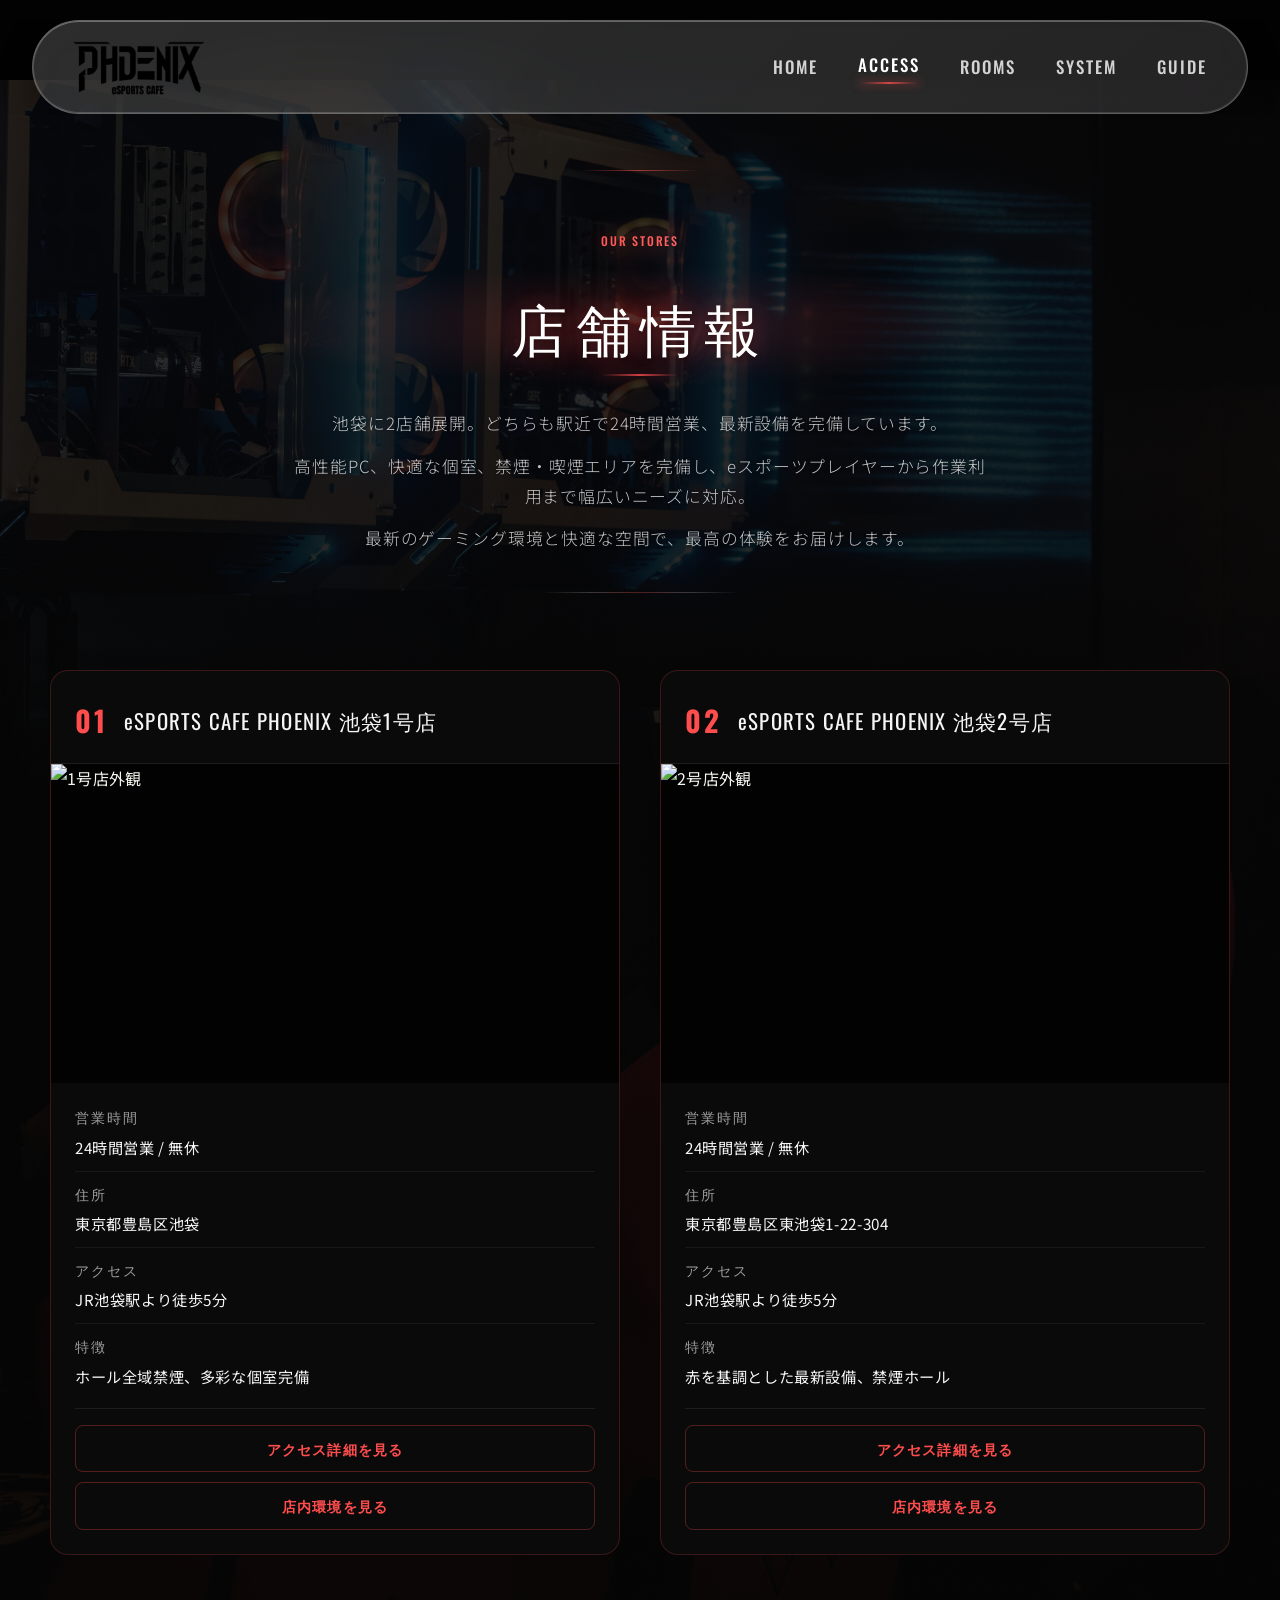
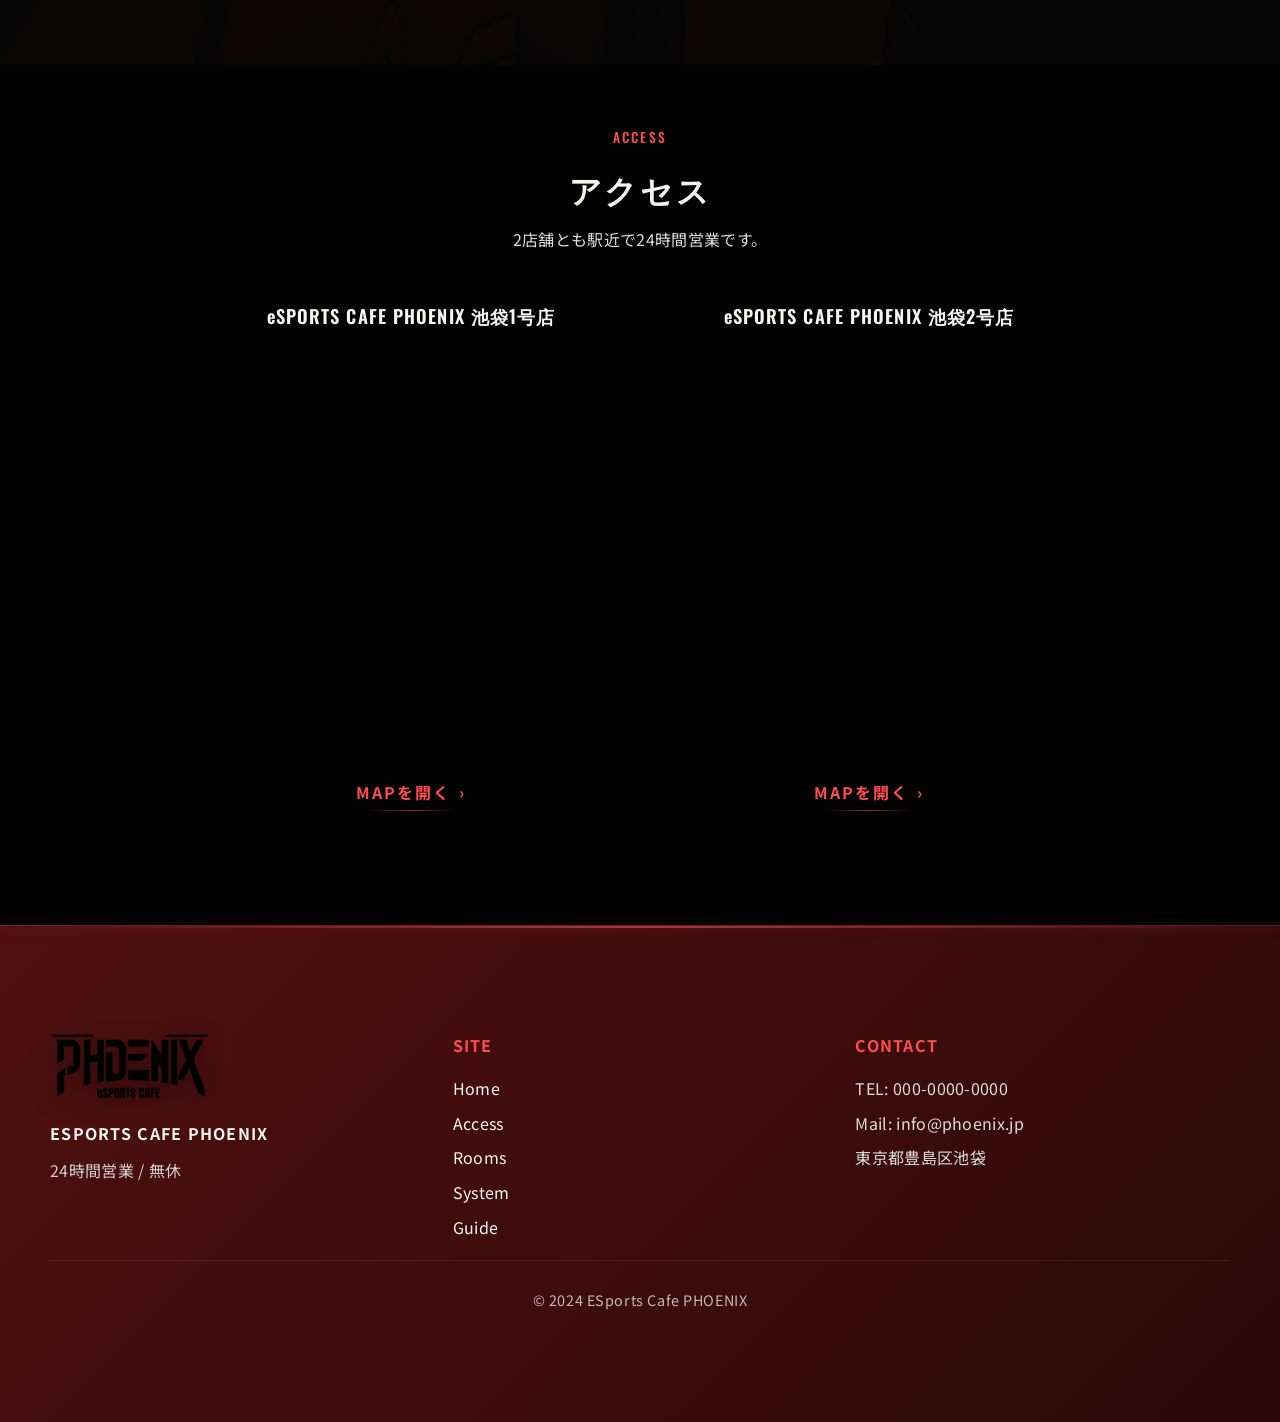
==== access.html @ 1e3d2c31 "Refactor: Implement new floating HUD header and mobile menu, replace Clash Display font with Oswald," ====
<!DOCTYPE html>
<!-- 
  PHOENIX eSPORTS CAFE アクセス情報ページ
  展示两个店铺的详细信息和特色
-->
<html lang="ja">
  <head>
    <!-- 字符编码设置 -->
    <meta charset="UTF-8" />

    <!-- 响应式视口设置，确保移动端正确显示 -->
    <meta name="viewport" content="width=device-width, initial-scale=1.0" />

    <!-- 页面标题 -->
    <title>アクセス - eSports_cafe_PHOENIX</title>

    <!-- Google Fonts 预连接，优化字体加载性能 -->
    <link rel="preconnect" href="https://fonts.googleapis.com" />
    <link rel="preconnect" href="https://fonts.gstatic.com" crossorigin />
    <!-- 引入字体库 -->
    <!-- Oswald: 粗体显示字体，用于英文/数字/标题（替代 Clash Display，避免 CORS 问题） -->
    <link
      href="https://fonts.googleapis.com/css2?family=Oswald:wght@400;500;600;700&display=swap"
      rel="stylesheet"
    />
    <!-- Noto Sans JP: 日文正文字体 -->
    <link
      href="https://fonts.googleapis.com/css2?family=Noto+Sans+JP:wght@300;400;500;700&display=swap"
      rel="stylesheet"
    />

    <!-- Swiper 轮播图库的 CSS 文件 -->
    <!-- 用于实现店内环境图片的轮播展示效果 -->
    <link
      rel="stylesheet"
      href="https://cdn.jsdelivr.net/npm/swiper@11/swiper-bundle.min.css"
    />

    <!-- 主样式表，带版本号防止缓存 -->
    <link rel="stylesheet" href="css/style.css" />
  </head>
  <body>
    <!-- ============================================ -->
    <!-- Floating HUD Header (Desktop) + Mobile Menu -->
    <!-- ============================================ -->
    <header class="hud-header">
      <div class="hud-container">
        <a href="index.html" class="hud-logo">
          <img src="images/index/phoenixesports-logo.webp" alt="PHOENIX" />
        </a>

        <nav class="hud-nav-desktop">
          <a href="index.html" class="hud-link">HOME</a>
          <a href="access.html" class="hud-link active">ACCESS</a>
          <a href="rooms.html" class="hud-link">ROOMS</a>
          <a href="system.html" class="hud-link">SYSTEM</a>
          <a href="guide.html" class="hud-link">GUIDE</a>
        </nav>

        <button class="hud-menu-btn" aria-label="Menu">
          <span class="btn-text">MENU</span>
          <div class="btn-icon">
            <span></span>
            <span></span>
          </div>
        </button>
      </div>
    </header>

    <!-- ============================================ -->
    <!-- 主要内容区域 -->
    <!-- ============================================ -->
    <main>
      <!-- ============================================ -->
      <!-- 店铺信息区域 (Store Section) -->
      <!-- ============================================ -->
      <!-- 展示两个店铺的详细信息和特色 -->
      <section class="stores section-fade" id="stores">
        <!-- 店铺区域标题 -->
        <div class="stores-header reveal-on-scroll fade-in-up">
          <p class="eyebrow">OUR STORES</p>
          <h2>店舗情報</h2>
          <div class="lead">
            <p>
              池袋に2店舗展開。どちらも駅近で24時間営業、最新設備を完備しています。
            </p>
            <p>
              高性能PC、快適な個室、禁煙・喫煙エリアを完備し、eスポーツプレイヤーから作業利用まで幅広いニーズに対応。
            </p>
            <p>
              最新のゲーミング環境と快適な空間で、最高の体験をお届けします。
            </p>
          </div>
        </div>

        <!-- 店铺卡片容器 -->
        <div class="stores-grid">
          <!-- 1号店卡片 -->
          <article class="store-card reveal-on-scroll">
            <div class="store-card-header">
              <span class="store-number">01</span>
              <h3>eSPORTS CAFE PHOENIX 池袋1号店</h3>
            </div>
            <div class="store-card-image">
              <img
                src="images/store/图片_20241024214913.webp"
                alt="1号店外観"
                loading="lazy"
              />
            </div>
            <div class="store-card-content">
              <div class="store-info">
                <div class="store-info-item">
                  <span class="store-info-label">営業時間</span>
                  <span class="store-info-value">24時間営業 / 無休</span>
                </div>
                <div class="store-info-item">
                  <span class="store-info-label">住所</span>
                  <span class="store-info-value">東京都豊島区池袋</span>
                </div>
                <div class="store-info-item">
                  <span class="store-info-label">アクセス</span>
                  <span class="store-info-value">JR池袋駅より徒歩5分</span>
                </div>
                <div class="store-info-item">
                  <span class="store-info-label">特徴</span>
                  <span class="store-info-value"
                    >ホール全域禁煙、多彩な個室完備</span
                  >
                </div>
              </div>
              <div class="store-card-actions">
                <a href="index.html#access" class="store-link"
                  >アクセス詳細を見る</a
                >
                <a href="index.html#environment" class="store-link"
                  >店内環境を見る</a
                >
              </div>
            </div>
          </article>

          <!-- 2号店卡片 -->
          <article class="store-card reveal-on-scroll">
            <div class="store-card-header">
              <span class="store-number">02</span>
              <h3>eSPORTS CAFE PHOENIX 池袋2号店</h3>
            </div>
            <div class="store-card-image">
              <img
                src="images/store/store_2_exterior.webp"
                alt="2号店外観"
                loading="lazy"
              />
            </div>
            <div class="store-card-content">
              <div class="store-info">
                <div class="store-info-item">
                  <span class="store-info-label">営業時間</span>
                  <span class="store-info-value">24時間営業 / 無休</span>
                </div>
                <div class="store-info-item">
                  <span class="store-info-label">住所</span>
                  <span class="store-info-value"
                    >東京都豊島区東池袋1-22-304</span
                  >
                </div>
                <div class="store-info-item">
                  <span class="store-info-label">アクセス</span>
                  <span class="store-info-value">JR池袋駅より徒歩5分</span>
                </div>
                <div class="store-info-item">
                  <span class="store-info-label">特徴</span>
                  <span class="store-info-value"
                    >赤を基調とした最新設備、禁煙ホール</span
                  >
                </div>
              </div>
              <div class="store-card-actions">
                <a href="index.html#access" class="store-link"
                  >アクセス詳細を見る</a
                >
                <a href="index.html#environment" class="store-link"
                  >店内環境を見る</a
                >
              </div>
            </div>
          </article>
        </div>
      </section>

      <!-- ============================================ -->
      <!-- アクセス情報区域 (Access Section) -->
      <!-- ============================================ -->
      <section class="access section-fade" id="access">
        <div class="access-header reveal-on-scroll fade-in-up">
          <p class="eyebrow">ACCESS</p>
          <h2>アクセス</h2>
          <p class="lead">2店舗とも駅近で24時間営業です。</p>
        </div>
        <div class="access-grid">
          <article class="access-card reveal-on-scroll">
            <h3>eSPORTS CAFE PHOENIX 池袋1号店</h3>
            <div class="access-map-frame">
              <iframe
                src="https://www.google.com/maps?q=ESPORTS%20CAFE%20PHOENIX%201%E5%8F%B7%E5%BA%97&hl=ja&z=17&output=embed"
                allowfullscreen
                loading="lazy"
                referrerpolicy="no-referrer-when-downgrade"
                title="PHOENIX 1号店の地図"
              ></iframe>
            </div>
            <div class="button_solid012">
              <a
                class="access-link"
                href="https://maps.app.goo.gl/ddYUsKAvwy8q5Gjy7"
                target="_blank"
                rel="noreferrer noopener"
              >
                MAPを開く
                <span class="btn-arrow">›</span>
              </a>
            </div>
          </article>
          <article class="access-card reveal-on-scroll">
            <h3>eSPORTS CAFE PHOENIX 池袋2号店</h3>
            <div class="access-map-frame">
              <iframe
                src="https://www.google.com/maps?q=%22304%201%20Chome-22%20Higashiikebukuro%20Toshima%20City%20Tokyo%20170-0013%22&hl=ja&z=17&output=embed"
                allowfullscreen
                loading="lazy"
                referrerpolicy="no-referrer-when-downgrade"
                title="PHOENIX 2号店の地図"
              ></iframe>
            </div>
            <div class="button_solid012">
              <a
                class="access-link"
                href="https://www.google.com/maps/search/?api=1&query=%22304%201%20Chome-22%20Higashiikebukuro%20Toshima%20City%20Tokyo%20170-0013%22"
                target="_blank"
                rel="noreferrer noopener"
              >
                MAPを開く
                <span class="btn-arrow">›</span>
              </a>
            </div>
          </article>
        </div>
      </section>
    </main>

    <!-- ============================================ -->
    <!-- 页脚区域 -->
    <!-- ============================================ -->
    <footer class="footer section-fade">
      <div class="footer-inner">
        <div class="footer-brand">
          <img src="images/store/phoenixesports-logo.webp" alt="PHOENIX logo" />
          <p class="footer-copy">ESPORTS CAFE PHOENIX</p>
          <p class="footer-hours">24時間営業 / 無休</p>
        </div>
        <div class="footer-nav">
          <p class="footer-title">SITE</p>
          <a href="index.html">Home</a>
          <a href="access.html">Access</a>
          <a href="rooms.html">Rooms</a>
          <a href="system.html">System</a>
          <a href="guide.html">Guide</a>
        </div>
        <div class="footer-contact">
          <p class="footer-title">CONTACT</p>
          <p class="footer-text">TEL: 000-0000-0000</p>
          <p class="footer-text">Mail: info@phoenix.jp</p>
          <p class="footer-text">東京都豊島区池袋</p>
        </div>
      </div>
      <div class="footer-bottom">
        <p>© 2024 ESports Cafe PHOENIX</p>
      </div>
    </footer>

    <!-- Mobile Full Screen Menu Overlay -->
    <div class="mobile-menu-overlay">
      <div class="mm-bg"></div>
      <div class="mm-container">
        <nav class="mm-nav">
          <div class="mm-item">
            <span class="mm-num">01</span
            ><a href="index.html" class="mm-link">HOME</a>
          </div>
          <div class="mm-item">
            <span class="mm-num">02</span
            ><a href="access.html" class="mm-link">ACCESS</a>
          </div>
          <div class="mm-item">
            <span class="mm-num">03</span
            ><a href="rooms.html" class="mm-link">ROOMS</a>
          </div>
          <div class="mm-item">
            <span class="mm-num">04</span
            ><a href="system.html" class="mm-link">SYSTEM</a>
          </div>
          <div class="mm-item">
            <span class="mm-num">05</span
            ><a href="guide.html" class="mm-link">GUIDE</a>
          </div>
        </nav>
        <div class="mm-footer">
          <p>PHOENIX ESPORTS CAFE</p>
          <p>TOKYO / IKEBUKURO</p>
        </div>
      </div>
    </div>

    <!-- GSAP 动画库 -->
    <script src="https://cdn.jsdelivr.net/npm/gsap@3.12.5/dist/gsap.min.js"></script>
    <script src="https://cdn.jsdelivr.net/npm/gsap@3.12.5/dist/ScrollTrigger.min.js"></script>
    <!-- Swiper 轮播图库 -->
    <script src="https://cdn.jsdelivr.net/npm/swiper@11/swiper-bundle.min.js"></script>
    <!-- 主脚本 -->
    <script src="js/main.js"></script>
  </body>
</html>
---- css/style.css ----
@charset "UTF-8";
:root {
  --stack-progress: 0 // 堆叠进度值，范围 0-1，用于控制环境区域的动态变化;
}

html, body {
  width: 100%;
  overflow-x: hidden !important;
  position: relative;
}

body {
  margin: 0;
  font-family: "Noto Sans JP", sans-serif;
  font-weight: 400;
  background-color: #020202;
  color: #f5f5f0;
  line-height: 1.8;
  letter-spacing: 0.02em;
  -webkit-font-smoothing: antialiased;
  -moz-osx-font-smoothing: grayscale;
}
@media (max-width: 640px) {
  body {
    font-size: 15px;
  }
}

h1, h2, h3, h4, h5, h6,
.nav-link, .nav_logo,
.eyebrow, .label-box span,
.cta-btn, .btn-primary, .store-link,
.store-number, .pricing-item-price, .pricing-store-number,
.spec-label, .spec-value,
.env-tag, .env-sub, .env-tag-vertical, .slide-number, .env-info h3 {
  font-family: "Oswald", sans-serif !important;
  font-weight: 600;
  letter-spacing: 0.04em;
}

h1 {
  font-weight: 700;
  letter-spacing: 0.04em !important;
  text-transform: uppercase;
}

.eyebrow, .nav-link, .spec-label, .env-sub, .store-info-label, .pricing-item-type {
  letter-spacing: 0.15em !important;
  text-transform: uppercase;
  font-weight: 500;
}

.pricing-item-price, .store-number, .spec-value {
  font-variant-numeric: tabular-nums;
  letter-spacing: 0.02em;
}

.reveal-on-scroll {
  opacity: 0;
  transform: translateY(22px);
  transition: opacity 3.5s ease, transform 3.5s ease;
}
.reveal-on-scroll.is-visible {
  opacity: 1;
  transform: translateY(0);
}

.fade-in-up {
  opacity: 0;
  transform: translateY(28px);
  transition: opacity 0.8s ease, transform 0.8s ease;
}
.fade-in-up.is-visible {
  opacity: 1;
  transform: translateY(0);
}

.section-fade {
  opacity: 0;
  transform: translateY(40px);
  transition: opacity 0.8s ease, transform 0.8s ease;
}
.section-fade.is-visible {
  opacity: 1;
  transform: translateY(0);
}

.main-content-wrapper {
  position: relative;
  z-index: 10;
  margin-top: 0 !important;
  background-color: #050505;
  box-shadow: 0 -22px 40px rgba(0, 0, 0, 0.45);
}
.main-content-wrapper .product.environment {
  position: relative;
}
.main-content-wrapper .product.environment::before {
  content: "";
  position: absolute;
  inset: 0;
  background: linear-gradient(180deg, rgba(5, 5, 5, 0.98), rgba(5, 5, 5, 0));
  pointer-events: none;
  z-index: -1;
}

.brand-concept {
  position: relative;
  background: #050505;
  padding: clamp(110px, 18vh, 180px) clamp(18px, 7vw, 120px) clamp(110px, 14vh, 180px);
  display: flex;
  justify-content: center;
  overflow: hidden;
}
@media (max-width: 900px) {
  .brand-concept .brand-inner {
    grid-template-columns: 1fr;
    gap: 36px;
  }
  .brand-concept .brand-vertical {
    justify-content: flex-start;
    border-right: none;
    padding-inline: 0;
  }
  .brand-concept .brand-jp-copy {
    font-size: clamp(2.4rem, 8vw, 3rem);
  }
}
@media (max-width: 600px) {
  .brand-concept {
    padding: 90px 16px 110px;
  }
  .brand-concept .brand-vertical {
    justify-content: center;
  }
  .brand-concept .brand-en-desc {
    font-size: 1rem;
  }
}
@media (max-width: 640px) {
  .brand-concept {
    padding: 80px 14px 90px;
  }
  .brand-concept .brand-inner {
    grid-template-columns: 1fr;
    gap: 28px;
  }
  .brand-concept .brand-vertical {
    justify-content: center;
  }
  .brand-concept .brand-jp-copy {
    font-size: clamp(2rem, 8vw, 2.6rem);
  }
  .brand-concept .brand-en {
    max-width: 100%;
    gap: 14px;
  }
}
.brand-concept .brand-inner {
  width: 100%;
  max-width: 1180px;
  display: grid;
  grid-template-columns: minmax(120px, 180px) minmax(0, 1fr);
  gap: clamp(48px, 8vw, 140px);
  align-items: stretch;
}
.brand-concept .brand-vertical {
  display: flex;
  align-items: center;
  justify-content: center;
  padding-inline: clamp(8px, 1vw, 16px);
  border-left: 1px solid rgba(255, 255, 255, 0.08);
  border-right: 1px solid rgba(255, 255, 255, 0.08);
  overflow: visible;
}
.brand-concept .brand-jp-copy {
  font-family: "Noto Sans JP", sans-serif;
  font-size: clamp(2.8rem, 5vw, 4rem);
  color: #f6f1e5;
  letter-spacing: 0.22em;
  writing-mode: vertical-rl;
  text-orientation: mixed;
  line-height: 1.8;
  text-shadow: 0 12px 36px rgba(0, 0, 0, 0.4);
  display: inline-flex;
  align-items: center;
  justify-content: center;
  white-space: nowrap;
  min-height: 100%;
}
.brand-concept .brand-en {
  display: flex;
  flex-direction: column;
  justify-content: center;
  gap: 20px;
  color: #e7e7e0;
  max-width: 640px;
  padding-block: clamp(8px, 2vh, 24px);
  letter-spacing: 0.04em;
}
.brand-concept .brand-en-eyebrow {
  margin: 0;
  font-size: 0.82rem;
  letter-spacing: 0.42em;
  text-transform: uppercase;
  color: #cfcfc4;
  font-weight: 500;
}
.brand-concept .brand-divider {
  width: 76px;
  height: 1px;
  background: linear-gradient(90deg, rgba(255, 255, 255, 0.28), rgba(255, 255, 255, 0.6));
  display: inline-block;
}
.brand-concept .brand-en-desc {
  margin: 0;
  line-height: 1.9;
  letter-spacing: 0.03em;
  font-size: 1.08rem;
  color: #d9d7d0;
}

.product.environment {
  padding: 90px 16px 110px;
  display: flex;
  flex-direction: column;
  gap: clamp(32px, 4vw, 64px);
  background: #050505;
  position: relative;
  z-index: 2;
  margin-top: calc(-180px * var(--stack-progress));
  padding-top: calc(90px + 90px * var(--stack-progress));
  border-radius: calc(26px * var(--stack-progress)) calc(26px * var(--stack-progress)) 0 0;
  box-shadow: 0 -24px 50px rgba(0, 0, 0, 0.38);
  transition: margin-top 0.25s linear, padding-top 0.25s linear, border-radius 0.25s linear;
}
@media (max-width: 1024px) {
  .product.environment {
    padding: 80px 16px 100px;
    padding-top: calc(80px + 90px * var(--stack-progress));
  }
  .product.environment .env-slide-grid {
    grid-template-columns: minmax(180px, 0.8fr) minmax(0, 1.6fr);
  }
}
@media (max-width: 900px) {
  .product.environment .env-slide-grid {
    grid-template-columns: 1fr;
    min-height: auto;
  }
  .product.environment .env-slide-copy {
    grid-template-columns: auto 1fr;
  }
  .product.environment .env-image-frame {
    width: 100%;
  }
  .product.environment .env-pagination {
    flex-direction: column;
    align-items: flex-start;
    gap: 12px;
  }
}
@media (max-width: 768px) {
  .product.environment {
    padding: 60px 16px 80px;
    margin-top: 0;
    padding-top: calc(60px + 90px * var(--stack-progress));
  }
  .product.environment .env-swiper-shell {
    padding: 20px 16px 60px;
    height: auto;
    border-radius: 12px;
  }
  .product.environment .env-slide-grid {
    display: flex !important;
    flex-direction: column-reverse !important;
    gap: 24px !important;
    min-height: auto !important;
    padding: 0 !important;
    grid-template-columns: 1fr !important;
  }
  .product.environment .env-image-frame {
    width: 100% !important;
    height: auto !important;
    aspect-ratio: 16/9;
    margin: 0 !important;
    max-width: none !important;
    flex-shrink: 0;
    border-radius: 12px;
  }
  .product.environment .env-image-frame img {
    -o-object-fit: cover;
       object-fit: cover;
    width: 100%;
    height: 100%;
  }
  .product.environment .env-slide-copy {
    display: flex !important;
    flex-direction: row;
    align-items: flex-start;
    gap: 12px;
    width: 100%;
    padding: 0;
  }
  .product.environment .env-text-block {
    flex: 1;
    gap: 10px;
  }
  .product.environment .env-slide-grid h3 {
    font-size: 1.5rem !important;
    margin-bottom: 8px;
    line-height: 1.3;
  }
  .product.environment .env-sub {
    font-size: 0.75rem;
    letter-spacing: 0.2em;
  }
  .product.environment .env-desc {
    font-size: 0.9rem;
    line-height: 1.6;
    letter-spacing: 0.01em;
  }
  .product.environment .env-tag-vertical {
    writing-mode: vertical-rl;
    padding: 10px 6px;
    font-size: 1rem;
    align-self: stretch;
    display: flex;
    align-items: center;
    justify-content: center;
    background: rgba(255, 255, 255, 0.05);
    border: 1px solid rgba(255, 255, 255, 0.1);
    border-radius: 8px;
    flex-shrink: 0;
  }
  .product.environment .swiper-slide {
    height: auto !important;
  }
  .product.environment .env-nav {
    bottom: 16px;
    right: 16px;
    gap: 8px;
    z-index: 10;
  }
  .product.environment .env-nav-btn {
    width: 36px;
    height: 36px;
    font-size: 1.2rem;
  }
  .product.environment .env-pagination {
    margin-top: 16px;
    height: 2px;
  }
}
@media (max-width: 720px) {
  .product.environment .env-carousel {
    border-radius: 10px;
  }
}
.product.environment .env-header {
  text-align: left;
  max-width: 1080px;
  margin: 0 auto;
  display: flex;
  flex-direction: column;
  gap: 10px;
}
@media (max-width: 640px) {
  .product.environment .env-header {
    text-align: center;
    gap: 8px;
  }
}
.product.environment .env-header .eyebrow {
  letter-spacing: 0.18em;
  font-size: 0.85rem;
  color: #ff4d4d;
  margin: 0;
  text-transform: uppercase;
}
@media (max-width: 640px) {
  .product.environment .env-header .eyebrow {
    font-size: 0.75rem;
    letter-spacing: 0.15em;
  }
}
.product.environment .env-header h2 {
  margin: 0;
  font-size: 2rem;
  letter-spacing: 0.08em;
}
@media (max-width: 640px) {
  .product.environment .env-header h2 {
    font-size: 1.5rem;
    letter-spacing: 0.06em;
  }
}
.product.environment .env-header .lead {
  margin: 0;
  color: #dcdcdc;
  line-height: 1.6;
}
@media (max-width: 640px) {
  .product.environment .env-header .lead {
    font-size: 0.9rem;
    line-height: 1.5;
    padding: 0 8px;
  }
}
.product.environment .env-swiper-shell {
  width: 100%;
  max-width: 1220px;
  margin: 0 auto;
  border: 1px solid rgba(255, 255, 255, 0.06);
  border-radius: 18px;
  padding: clamp(24px, 4vw, 36px) clamp(18px, 4vw, 28px) clamp(22px, 3vw, 32px);
  background: #0a0a0a;
  box-shadow: 0 26px 60px rgba(0, 0, 0, 0.55);
  position: relative;
  overflow: hidden;
}
.product.environment .environment-slider {
  width: 100%;
}
.product.environment .environment-slider .swiper-wrapper {
  align-items: stretch;
}
.product.environment .environment-slider .swiper-slide {
  height: auto;
  display: flex;
  align-items: stretch;
  transition: opacity 0.35s ease;
}
.product.environment .environment-slider .swiper-slide .env-tag-vertical,
.product.environment .environment-slider .swiper-slide .env-sub,
.product.environment .environment-slider .swiper-slide .env-slide-grid h3,
.product.environment .environment-slider .swiper-slide .env-desc {
  opacity: 0;
  transform: translateY(14px);
  transition: opacity 0.65s ease, transform 0.65s ease;
}
.product.environment .environment-slider .swiper-slide .env-text-block > *:nth-child(1) {
  transition-delay: 0.05s;
}
.product.environment .environment-slider .swiper-slide .env-text-block > *:nth-child(2) {
  transition-delay: 0.12s;
}
.product.environment .environment-slider .swiper-slide .env-text-block > *:nth-child(3) {
  transition-delay: 0.18s;
}
.product.environment .environment-slider .swiper-slide.is-active .env-tag-vertical,
.product.environment .environment-slider .swiper-slide.is-active .env-sub,
.product.environment .environment-slider .swiper-slide.is-active .env-slide-grid h3,
.product.environment .environment-slider .swiper-slide.is-active .env-desc, .product.environment .environment-slider .swiper-slide.swiper-slide-active .env-tag-vertical,
.product.environment .environment-slider .swiper-slide.swiper-slide-active .env-sub,
.product.environment .environment-slider .swiper-slide.swiper-slide-active .env-slide-grid h3,
.product.environment .environment-slider .swiper-slide.swiper-slide-active .env-desc {
  opacity: 1;
  transform: translateY(0);
}
.product.environment .env-slide-grid {
  display: grid;
  grid-template-columns: minmax(220px, 0.9fr) minmax(420px, 1.8fr);
  align-items: center;
  gap: clamp(28px, 6vw, 80px);
  width: 100%;
  min-height: 420px;
}
.product.environment .env-slide-grid h3 {
  margin: 0;
  font-size: clamp(1.6rem, 3vw, 2rem);
  letter-spacing: 0.06em;
  color: #ffffff;
}
.product.environment .env-slide-copy {
  display: grid;
  grid-template-columns: auto 1fr;
  gap: 18px;
  align-items: center;
  color: #f1f1f1;
}
.product.environment .env-tag-vertical {
  font-family: "Clash Display", sans-serif;
  writing-mode: vertical-rl;
  letter-spacing: 0.18em;
  font-size: 1.6rem;
  color: #f6f1e5;
  padding: 18px 10px;
  border: 1px solid rgba(255, 255, 255, 0.12);
  border-radius: 12px;
  background: rgba(255, 255, 255, 0.02);
  box-shadow: 0 18px 36px rgba(0, 0, 0, 0.35);
}
.product.environment .env-text-block {
  display: flex;
  flex-direction: column;
  gap: 12px;
  justify-content: center;
}
.product.environment .env-sub {
  margin: 0;
  letter-spacing: 0.3em;
  font-size: 0.85rem;
  color: rgba(255, 255, 255, 0.7);
  text-transform: uppercase;
}
.product.environment .env-desc {
  margin: 0;
  color: #d8d8d3;
  line-height: 1.8;
  letter-spacing: 0.02em;
}
.product.environment .env-slide-visual {
  display: flex;
  justify-content: center;
  align-items: center;
}
.product.environment .env-image-frame {
  width: 100%;
  max-width: 780px;
  aspect-ratio: 16/9;
  min-height: 360px;
  margin-left: auto;
  margin-right: auto;
  border-radius: 16px;
  overflow: hidden;
  box-shadow: 0 24px 48px rgba(0, 0, 0, 0.55), 0 12px 20px rgba(0, 0, 0, 0.35);
  background: #0f0f0f;
  border: 1px solid rgba(255, 255, 255, 0.08);
  transform: translateZ(0);
}
.product.environment .env-image-frame img {
  width: 100%;
  height: 100%;
  -o-object-fit: cover;
     object-fit: cover;
  display: block;
  filter: saturate(0.98);
  transition: transform 0.7s ease;
}
.product.environment .env-image-frame:hover img {
  transform: scale(1.05);
}
.product.environment .env-pagination {
  position: relative;
  margin-top: clamp(18px, 3vw, 30px);
  height: 3px;
  background: rgba(255, 255, 255, 0.12);
  border-radius: 999px;
  overflow: hidden;
}
.product.environment .env-pagination.swiper-pagination-progressbar {
  background: rgba(255, 255, 255, 0.12);
}
.product.environment .env-pagination .swiper-pagination-progressbar-fill {
  background: #ff4d4d;
  border-radius: 999px;
}
.product.environment .env-nav {
  position: absolute;
  right: clamp(12px, 2vw, 18px);
  bottom: clamp(18px, 3vw, 26px);
  display: flex;
  gap: 10px;
  z-index: 5;
}
.product.environment .env-nav-btn {
  width: 42px;
  height: 42px;
  border-radius: 50%;
  border: 1px solid rgba(255, 255, 255, 0.3);
  background: rgba(0, 0, 0, 0.5);
  color: #ffffff;
  display: grid;
  place-items: center;
  cursor: pointer;
  transition: transform 0.2s ease, box-shadow 0.2s ease, border-color 0.2s ease, background 0.2s ease;
}
.product.environment .env-nav-btn:hover {
  transform: translateY(-2px);
  box-shadow: 0 12px 24px rgba(0, 0, 0, 0.35);
  border-color: #ff4d4d;
  background: rgba(0, 0, 0, 0.7);
}

.stores {
  padding: 90px 16px 110px;
  display: flex;
  flex-direction: column;
  align-items: center;
  gap: clamp(40px, 6vw, 80px);
  background: linear-gradient(180deg, rgba(5, 5, 5, 0.7), rgba(5, 5, 5, 0.85)), url("../images/store/DSCF4959.webp") center/cover no-repeat;
  position: relative;
  margin-top: 80px;
  overflow: hidden;
}
.stores::before {
  content: "";
  position: absolute;
  inset: 0;
  background: linear-gradient(180deg, rgba(5, 5, 5, 0.4), rgba(5, 5, 5, 0.6));
  z-index: 0;
  pointer-events: none;
}
.stores > * {
  position: relative;
  z-index: 1;
}
@media (max-width: 640px) {
  .stores {
    padding: 70px 14px 90px;
    gap: 32px;
    margin-top: 60px;
  }
}
.stores .stores-header {
  text-align: center;
  max-width: 900px;
  margin: 0 auto;
  padding: 60px 20px 40px;
  position: relative;
  display: flex;
  flex-direction: column;
  gap: 24px;
}
@media (max-width: 640px) {
  .stores .stores-header {
    padding: 50px 16px 30px;
    gap: 20px;
  }
}
.stores .stores-header::before {
  content: "";
  position: absolute;
  top: 0;
  left: 50%;
  transform: translateX(-50%);
  width: 120px;
  height: 1px;
  background: linear-gradient(90deg, transparent, rgba(255, 77, 77, 0.6), transparent);
  box-shadow: 0 0 20px rgba(255, 77, 77, 0.4);
}
.stores .stores-header::after {
  content: "";
  position: absolute;
  bottom: 0;
  left: 50%;
  transform: translateX(-50%);
  width: 200px;
  height: 1px;
  background: linear-gradient(90deg, transparent, rgba(255, 255, 255, 0.2), rgba(255, 77, 77, 0.3), rgba(255, 255, 255, 0.2), transparent);
  animation: line-expand 3s ease-in-out infinite;
}
.stores .stores-header .eyebrow {
  letter-spacing: 0.25em;
  font-size: 0.75rem;
  font-weight: 500;
  margin: 0;
  text-transform: uppercase;
  position: relative;
  display: inline-block;
  align-self: center;
  background: linear-gradient(135deg, #ff4d4d, #ff6b6b, #ff8c8c, #ff4d4d);
  -webkit-background-clip: text;
  background-clip: text;
  -webkit-text-fill-color: transparent;
  background-size: 300% 300%;
  animation: gradient-shift 5s ease infinite;
  filter: drop-shadow(0 0 12px rgba(255, 77, 77, 0.6));
  padding: 0 40px;
}
.stores .stores-header .eyebrow::before, .stores .stores-header .eyebrow::after {
  content: "•";
  position: absolute;
  top: 50%;
  transform: translateY(-50%);
  color: rgba(255, 77, 77, 0.5);
  font-size: 1.2rem;
  animation: dot-pulse 2s ease-in-out infinite;
}
.stores .stores-header .eyebrow::before {
  left: 0;
  animation-delay: 0s;
}
.stores .stores-header .eyebrow::after {
  right: 0;
  animation-delay: 1s;
}
@media (max-width: 640px) {
  .stores .stores-header .eyebrow {
    padding: 0 30px;
    font-size: 0.7rem;
  }
}
.stores .stores-header h2 {
  margin: 0;
  font-size: clamp(2rem, 5vw, 3.5rem);
  letter-spacing: 0.15em;
  font-weight: 200;
  position: relative;
  color: #ffffff;
  text-shadow: 0 0 20px rgba(255, 77, 77, 0.3), 0 0 40px rgba(255, 77, 77, 0.2), 0 2px 4px rgba(0, 0, 0, 0.5), 0 4px 8px rgba(0, 0, 0, 0.3);
}
.stores .stores-header h2::before {
  content: "";
  position: absolute;
  top: 50%;
  left: 50%;
  transform: translate(-50%, -50%);
  width: 120%;
  height: 120%;
  background: radial-gradient(ellipse at center, rgba(255, 77, 77, 0.15) 0%, transparent 70%);
  z-index: -1;
  animation: text-glow 4s ease-in-out infinite;
}
.stores .stores-header h2::after {
  content: "";
  position: absolute;
  left: 50%;
  bottom: 0;
  transform: translateX(-50%);
  width: 80px;
  height: 2px;
  background: linear-gradient(90deg, transparent, rgba(255, 77, 77, 0.8), transparent);
  box-shadow: 0 0 15px rgba(255, 77, 77, 0.6);
  animation: underline-glow 2.5s ease-in-out infinite;
}
@media (max-width: 640px) {
  .stores .stores-header h2 {
    padding: 16px 0;
    letter-spacing: 0.1em;
  }
}
.stores .stores-header .lead {
  margin: 8px auto 0;
  position: relative;
  max-width: 700px;
  display: flex;
  flex-direction: column;
  gap: 12px;
}
@media (max-width: 640px) {
  .stores .stores-header .lead {
    max-width: 100%;
    gap: 10px;
  }
}
.stores .stores-header .lead p {
  margin: 0;
  color: rgba(255, 255, 255, 0.75);
  line-height: 1.8;
  font-size: clamp(0.9rem, 2.5vw, 1.05rem);
  font-weight: 300;
  letter-spacing: 0.05em;
  text-align: center;
  text-shadow: 0 1px 3px rgba(0, 0, 0, 0.3);
}
@media (max-width: 640px) {
  .stores .stores-header .lead p {
    line-height: 1.7;
    font-size: 0.9rem;
  }
}
.stores .stores-grid {
  width: 100%;
  max-width: 1180px;
  display: grid;
  gap: clamp(24px, 4vw, 40px);
  grid-template-columns: repeat(auto-fit, minmax(320px, 1fr));
}
@media (max-width: 640px) {
  .stores .stores-grid {
    grid-template-columns: 1fr;
    gap: 24px;
  }
}

.store-card {
  background: #0a0a0a;
  border: 1px solid rgba(255, 77, 77, 0.2);
  border-radius: 18px;
  overflow: hidden;
  transition: transform 0.3s ease, box-shadow 0.3s ease, border-color 0.3s ease;
  display: flex;
  flex-direction: column;
}
.store-card:hover {
  transform: translateY(-4px);
  box-shadow: 0 24px 48px rgba(255, 77, 77, 0.15), 0 12px 24px rgba(0, 0, 0, 0.4);
  border-color: rgba(255, 77, 77, 0.4);
}
.store-card .store-card-header {
  padding: 24px 24px 16px;
  display: flex;
  align-items: center;
  gap: 16px;
  border-bottom: 1px solid rgba(255, 255, 255, 0.08);
}
.store-card .store-card-header .store-number {
  font-size: 1.8rem;
  font-weight: 700;
  color: #ff4d4d;
  letter-spacing: 0.1em;
  font-family: "Clash Display", sans-serif;
}
.store-card .store-card-header h3 {
  margin: 0;
  font-size: 1.3rem;
  letter-spacing: 0.06em;
  color: #f5f5f5;
  font-weight: 400;
  flex: 1;
}
.store-card .store-card-image {
  width: 100%;
  aspect-ratio: 16/9;
  overflow: hidden;
  background: #020202;
}
.store-card .store-card-image img {
  width: 100%;
  height: 100%;
  -o-object-fit: cover;
     object-fit: cover;
  display: block;
  transition: transform 0.5s ease;
}
.store-card .store-card-image:hover img {
  transform: scale(1.05);
}
.store-card .store-card-content {
  padding: 24px;
  display: flex;
  flex-direction: column;
  gap: 20px;
  flex: 1;
}
.store-card .store-card-content .store-info {
  display: flex;
  flex-direction: column;
  gap: 12px;
}
.store-card .store-card-content .store-info-item {
  display: flex;
  flex-direction: column;
  gap: 4px;
  padding-bottom: 12px;
  border-bottom: 1px solid rgba(255, 255, 255, 0.06);
}
.store-card .store-card-content .store-info-item:last-child {
  border-bottom: none;
  padding-bottom: 0;
}
.store-card .store-card-content .store-info-label {
  font-size: 0.85rem;
  color: rgba(255, 255, 255, 0.6);
  letter-spacing: 0.1em;
  text-transform: uppercase;
  font-family: "Clash Display", sans-serif;
}
.store-card .store-card-content .store-info-value {
  font-size: 0.95rem;
  color: #f5f5f5;
  letter-spacing: 0.04em;
  line-height: 1.5;
}
.store-card .store-card-content .store-card-actions {
  display: flex;
  flex-direction: column;
  gap: 10px;
  margin-top: auto;
  padding-top: 16px;
  border-top: 1px solid rgba(255, 255, 255, 0.08);
}
.store-card .store-card-content .store-link {
  display: inline-flex;
  align-items: center;
  justify-content: center;
  padding: 10px 16px;
  color: #ff4d4d;
  text-decoration: none;
  border: 1px solid rgba(255, 77, 77, 0.3);
  border-radius: 8px;
  font-size: 0.9rem;
  letter-spacing: 0.08em;
  transition: all 0.2s ease;
  text-align: center;
}
.store-card .store-card-content .store-link:hover {
  background: rgba(255, 77, 77, 0.1);
  border-color: rgba(255, 77, 77, 0.5);
  color: #ffa0a0;
  transform: translateY(-1px);
}

.pricing {
  padding: 90px 16px 110px;
  display: flex;
  flex-direction: column;
  align-items: center;
  gap: clamp(40px, 6vw, 80px);
  background: linear-gradient(180deg, rgba(4, 4, 4, 0.5), rgba(4, 4, 4, 0.65)), url("../images/index/bg_1.webp") center/cover no-repeat;
  position: relative;
  overflow: hidden;
}
.pricing::before {
  content: "";
  position: absolute;
  inset: 0;
  background: linear-gradient(180deg, rgba(4, 4, 4, 0.3), rgba(4, 4, 4, 0.5));
  z-index: 0;
}
.pricing > * {
  position: relative;
  z-index: 1;
}
@media (max-width: 640px) {
  .pricing {
    padding: 70px 14px 90px;
    gap: 32px;
  }
}
.pricing .pricing-header {
  text-align: center;
  max-width: 900px;
  margin: 0 auto;
  padding: 60px 20px 40px;
  position: relative;
  display: flex;
  flex-direction: column;
  gap: 24px;
}
@media (max-width: 640px) {
  .pricing .pricing-header {
    padding: 50px 16px 30px;
    gap: 20px;
  }
}
.pricing .pricing-header::before {
  content: "";
  position: absolute;
  top: 0;
  left: 50%;
  transform: translateX(-50%);
  width: 120px;
  height: 1px;
  background: linear-gradient(90deg, transparent, rgba(255, 77, 77, 0.6), transparent);
  box-shadow: 0 0 20px rgba(255, 77, 77, 0.4);
}
.pricing .pricing-header::after {
  content: "";
  position: absolute;
  bottom: 0;
  left: 50%;
  transform: translateX(-50%);
  width: 200px;
  height: 1px;
  background: linear-gradient(90deg, transparent, rgba(255, 255, 255, 0.2), rgba(255, 77, 77, 0.3), rgba(255, 255, 255, 0.2), transparent);
  animation: line-expand 3s ease-in-out infinite;
}
.pricing .pricing-header .eyebrow {
  letter-spacing: 0.25em;
  font-size: 0.75rem;
  font-weight: 500;
  margin: 0;
  text-transform: uppercase;
  position: relative;
  display: inline-block;
  align-self: center;
  background: linear-gradient(135deg, #ff4d4d, #ff6b6b, #ff8c8c, #ff4d4d);
  -webkit-background-clip: text;
  background-clip: text;
  -webkit-text-fill-color: transparent;
  background-size: 300% 300%;
  animation: gradient-shift 5s ease infinite;
  filter: drop-shadow(0 0 12px rgba(255, 77, 77, 0.6));
  padding: 0 40px;
}
.pricing .pricing-header .eyebrow::before, .pricing .pricing-header .eyebrow::after {
  content: "•";
  position: absolute;
  top: 50%;
  transform: translateY(-50%);
  color: rgba(255, 77, 77, 0.5);
  font-size: 1.2rem;
  animation: dot-pulse 2s ease-in-out infinite;
}
.pricing .pricing-header .eyebrow::before {
  left: 0;
  animation-delay: 0s;
}
.pricing .pricing-header .eyebrow::after {
  right: 0;
  animation-delay: 1s;
}
@media (max-width: 640px) {
  .pricing .pricing-header .eyebrow {
    padding: 0 30px;
    font-size: 0.7rem;
  }
}
.pricing .pricing-header h2 {
  margin: 0;
  font-size: clamp(2rem, 5vw, 3.5rem);
  letter-spacing: 0.15em;
  font-weight: 200;
  position: relative;
  color: #ffffff;
  text-shadow: 0 0 20px rgba(255, 77, 77, 0.3), 0 0 40px rgba(255, 77, 77, 0.2), 0 2px 4px rgba(0, 0, 0, 0.5), 0 4px 8px rgba(0, 0, 0, 0.3);
}
.pricing .pricing-header h2::before {
  content: "";
  position: absolute;
  top: 50%;
  left: 50%;
  transform: translate(-50%, -50%);
  width: 120%;
  height: 120%;
  background: radial-gradient(ellipse at center, rgba(255, 77, 77, 0.15) 0%, transparent 70%);
  z-index: -1;
  animation: text-glow 4s ease-in-out infinite;
}
.pricing .pricing-header h2::after {
  content: "";
  position: absolute;
  left: 50%;
  bottom: 0;
  transform: translateX(-50%);
  width: 80px;
  height: 2px;
  background: linear-gradient(90deg, transparent, rgba(255, 77, 77, 0.8), transparent);
  box-shadow: 0 0 15px rgba(255, 77, 77, 0.6);
  animation: underline-glow 2.5s ease-in-out infinite;
}
@media (max-width: 640px) {
  .pricing .pricing-header h2 {
    padding: 16px 0;
    letter-spacing: 0.1em;
  }
}
.pricing .pricing-header .lead {
  margin: 8px auto 0;
  position: relative;
  max-width: 700px;
  display: flex;
  flex-direction: column;
  gap: 12px;
}
@media (max-width: 640px) {
  .pricing .pricing-header .lead {
    max-width: 100%;
    gap: 10px;
  }
}
.pricing .pricing-header .lead p {
  margin: 0;
  color: rgba(255, 255, 255, 0.75);
  line-height: 1.8;
  font-size: clamp(0.9rem, 2.5vw, 1.05rem);
  font-weight: 300;
  letter-spacing: 0.05em;
  text-align: center;
  text-shadow: 0 1px 3px rgba(0, 0, 0, 0.3);
}
@media (max-width: 640px) {
  .pricing .pricing-header .lead p {
    line-height: 1.7;
    font-size: 0.9rem;
  }
}
.pricing .pricing-grid {
  width: 100%;
  max-width: 1180px;
  display: grid;
  gap: clamp(24px, 4vw, 40px);
  grid-template-columns: repeat(auto-fit, minmax(320px, 1fr));
}
@media (max-width: 640px) {
  .pricing .pricing-grid {
    grid-template-columns: 1fr;
    gap: 24px;
  }
}

.pricing-card {
  background: linear-gradient(135deg, rgba(255, 255, 255, 0.08), rgba(255, 255, 255, 0.03), rgba(255, 255, 255, 0.05));
  backdrop-filter: blur(30px) saturate(180%);
  -webkit-backdrop-filter: blur(30px) saturate(180%);
  border: 1px solid rgba(255, 255, 255, 0.18);
  border-radius: 24px;
  overflow: hidden;
  transition: all 0.5s cubic-bezier(0.4, 0, 0.2, 1);
  display: flex;
  flex-direction: column;
  position: relative;
  box-shadow: 0 8px 32px rgba(0, 0, 0, 0.3), 0 0 0 1px rgba(255, 255, 255, 0.1) inset, 0 2px 8px rgba(0, 0, 0, 0.2) inset;
}
.pricing-card::before {
  content: "";
  position: absolute;
  top: 0;
  left: 0;
  right: 0;
  height: 40%;
  background: linear-gradient(180deg, rgba(255, 255, 255, 0.15) 0%, rgba(255, 255, 255, 0.05) 50%, transparent 100%);
  border-radius: 24px 24px 0 0;
  opacity: 0.6;
  z-index: 1;
  pointer-events: none;
  animation: liquid-shimmer 8s ease-in-out infinite;
}
.pricing-card::after {
  content: "";
  position: absolute;
  top: -100%;
  left: -50%;
  width: 200%;
  height: 200%;
  background: radial-gradient(ellipse at center, rgba(255, 77, 77, 0.12) 0%, rgba(255, 77, 77, 0.04) 40%, transparent 70%);
  opacity: 0;
  transition: opacity 0.6s ease, transform 0.6s ease;
  pointer-events: none;
  z-index: 0;
  animation: liquid-flow 12s ease-in-out infinite;
  filter: blur(40px);
}
.pricing-card .liquid-wave {
  position: absolute;
  bottom: 0;
  left: 0;
  right: 0;
  height: 30%;
  background: linear-gradient(180deg, transparent, rgba(255, 77, 77, 0.08));
  border-radius: 0 0 24px 24px;
  opacity: 0.3;
  z-index: 0;
  animation: wave-motion 6s ease-in-out infinite;
  filter: blur(20px);
}
.pricing-card:hover {
  transform: translateY(-8px) scale(1.015);
  box-shadow: 0 24px 80px rgba(255, 77, 77, 0.2), 0 12px 32px rgba(0, 0, 0, 0.4), 0 0 0 1px rgba(255, 255, 255, 0.2) inset, 0 4px 16px rgba(0, 0, 0, 0.3) inset, 0 0 60px rgba(255, 77, 77, 0.15);
  border-color: rgba(255, 255, 255, 0.3);
  backdrop-filter: blur(35px) saturate(200%);
  -webkit-backdrop-filter: blur(35px) saturate(200%);
}
.pricing-card:hover::before {
  opacity: 0.9;
  animation: liquid-shimmer-fast 4s ease-in-out infinite;
}
.pricing-card:hover::after {
  opacity: 1;
  transform: translate(20%, 20%) scale(1.2);
}
.pricing-card:hover .liquid-wave {
  opacity: 0.5;
  animation: wave-motion-fast 3s ease-in-out infinite;
}
.pricing-card .pricing-card-header {
  padding: 28px 28px 24px;
  display: flex;
  align-items: center;
  gap: 18px;
  border-bottom: 1px solid rgba(255, 255, 255, 0.15);
  background: linear-gradient(135deg, rgba(255, 77, 77, 0.12), rgba(255, 77, 77, 0.04), transparent);
  backdrop-filter: blur(10px);
  -webkit-backdrop-filter: blur(10px);
  position: relative;
  z-index: 1;
  overflow: hidden;
}
.pricing-card .pricing-card-header::before {
  content: "";
  position: absolute;
  top: -50%;
  left: -50%;
  width: 200%;
  height: 200%;
  background: radial-gradient(circle, rgba(255, 77, 77, 0.1) 0%, transparent 60%);
  opacity: 0;
  animation: header-liquid 10s ease-in-out infinite;
  z-index: 0;
}
.pricing-card .pricing-card-header::after {
  content: "";
  position: absolute;
  bottom: 0;
  left: 0;
  right: 0;
  height: 2px;
  background: linear-gradient(90deg, transparent, rgba(255, 77, 77, 0.5), rgba(255, 255, 255, 0.3), rgba(255, 77, 77, 0.5), transparent);
  opacity: 0.6;
  box-shadow: 0 0 10px rgba(255, 77, 77, 0.3);
  animation: liquid-line 4s ease-in-out infinite;
}
.pricing-card .pricing-card-header .pricing-store-number {
  font-size: 2rem;
  font-weight: 700;
  color: #ff4d4d;
  letter-spacing: 0.1em;
  font-family: "Clash Display", sans-serif;
  min-width: 48px;
  text-shadow: 0 0 20px rgba(255, 77, 77, 0.5);
  position: relative;
  display: flex;
  align-items: center;
  justify-content: center;
}
.pricing-card .pricing-card-header .pricing-store-number::before {
  content: "";
  position: absolute;
  inset: -8px;
  background: radial-gradient(circle, rgba(255, 77, 77, 0.2) 0%, transparent 70%);
  border-radius: 50%;
  opacity: 0.6;
  z-index: -1;
}
.pricing-card .pricing-card-header h3 {
  margin: 0;
  font-size: 1.35rem;
  letter-spacing: 0.08em;
  color: #f5f5f5;
  font-weight: 400;
  flex: 1;
  text-shadow: 0 2px 8px rgba(0, 0, 0, 0.3);
}
.pricing-card .pricing-card-content {
  padding: 28px;
  position: relative;
  z-index: 1;
}
.pricing-card .pricing-list {
  display: flex;
  flex-direction: column;
  gap: 14px;
}
.pricing-card .pricing-item {
  display: flex;
  justify-content: space-between;
  align-items: center;
  padding: 18px 20px;
  background: linear-gradient(135deg, rgba(255, 255, 255, 0.06), rgba(255, 255, 255, 0.02), rgba(255, 255, 255, 0.04));
  backdrop-filter: blur(15px) saturate(150%);
  -webkit-backdrop-filter: blur(15px) saturate(150%);
  border: 1px solid rgba(255, 255, 255, 0.12);
  border-radius: 16px;
  transition: all 0.4s cubic-bezier(0.4, 0, 0.2, 1);
  position: relative;
  overflow: hidden;
  box-shadow: 0 2px 8px rgba(0, 0, 0, 0.15), 0 0 0 1px rgba(255, 255, 255, 0.08) inset, 0 1px 4px rgba(255, 255, 255, 0.1) inset;
}
.pricing-card .pricing-item::before {
  content: "";
  position: absolute;
  left: 0;
  top: 0;
  bottom: 0;
  width: 3px;
  background: linear-gradient(180deg, rgba(255, 77, 77, 0.6), rgba(255, 77, 77, 0.2));
  opacity: 0;
  transition: opacity 0.3s ease;
}
.pricing-card .pricing-item::after {
  content: "";
  position: absolute;
  top: 50%;
  left: 50%;
  transform: translate(-50%, -50%) scale(0);
  width: 120%;
  height: 120%;
  background: radial-gradient(circle, rgba(255, 77, 77, 0.1) 0%, transparent 70%);
  opacity: 0;
  transition: all 0.4s ease;
  pointer-events: none;
  z-index: 0;
}
.pricing-card .pricing-item:hover {
  background: linear-gradient(135deg, rgba(255, 77, 77, 0.12), rgba(255, 77, 77, 0.05), rgba(255, 255, 255, 0.06));
  backdrop-filter: blur(20px) saturate(180%);
  -webkit-backdrop-filter: blur(20px) saturate(180%);
  border-color: rgba(255, 255, 255, 0.25);
  transform: translateX(6px) scale(1.02);
  box-shadow: 0 8px 32px rgba(255, 77, 77, 0.2), 0 4px 16px rgba(0, 0, 0, 0.3), 0 0 0 1px rgba(255, 255, 255, 0.15) inset, 0 2px 8px rgba(255, 255, 255, 0.15) inset;
}
.pricing-card .pricing-item:hover::before {
  opacity: 1;
}
.pricing-card .pricing-item:hover::after {
  transform: translate(-50%, -50%) scale(1);
  opacity: 1;
}
.pricing-card .pricing-item .pricing-item-info {
  display: flex;
  flex-direction: column;
  gap: 6px;
  flex: 1;
  position: relative;
  z-index: 1;
}
.pricing-card .pricing-item .pricing-item-name {
  font-size: 1.05rem;
  color: #f5f5f5;
  letter-spacing: 0.04em;
  font-weight: 500;
  text-shadow: 0 1px 3px rgba(0, 0, 0, 0.3);
}
.pricing-card .pricing-item .pricing-item-type {
  font-size: 0.75rem;
  color: rgba(255, 255, 255, 0.6);
  letter-spacing: 0.1em;
  text-transform: uppercase;
  font-family: "Clash Display", sans-serif;
  font-weight: 500;
}
.pricing-card .pricing-item .pricing-item-price {
  font-size: 1.6rem;
  color: #ff4d4d;
  font-weight: 700;
  letter-spacing: 0.02em;
  font-family: "Clash Display", sans-serif;
  display: flex;
  align-items: baseline;
  gap: 2px;
  position: relative;
  z-index: 1;
  text-shadow: 0 0 20px rgba(255, 77, 77, 0.4), 0 2px 8px rgba(0, 0, 0, 0.3);
}
.pricing-card .pricing-item .pricing-item-price::before {
  content: "";
  position: absolute;
  inset: -4px;
  background: radial-gradient(circle, rgba(255, 77, 77, 0.15) 0%, transparent 70%);
  border-radius: 8px;
  opacity: 0;
  transition: opacity 0.3s ease;
  z-index: -1;
}
.pricing-card .pricing-item:hover .pricing-item-price::before {
  opacity: 1;
}
.pricing-card .pricing-item .pricing-unit {
  font-size: 0.9rem;
  color: rgba(255, 77, 77, 0.8);
  font-weight: 500;
  text-shadow: 0 0 10px rgba(255, 77, 77, 0.3);
}

.equipment-specs {
  padding: 90px 16px 110px;
  display: flex;
  flex-direction: column;
  align-items: center;
  gap: clamp(40px, 6vw, 80px);
  background: #020202;
  position: relative;
}
@media (max-width: 640px) {
  .equipment-specs {
    padding: 70px 14px 90px;
    gap: 32px;
  }
}
.equipment-specs .equipment-header {
  text-align: center;
  max-width: 900px;
  margin: 0 auto;
  padding: 60px 20px 40px;
  position: relative;
  display: flex;
  flex-direction: column;
  gap: 24px;
}
@media (max-width: 640px) {
  .equipment-specs .equipment-header {
    padding: 50px 16px 30px;
    gap: 20px;
  }
}
.equipment-specs .equipment-header::before {
  content: "";
  position: absolute;
  top: 0;
  left: 50%;
  transform: translateX(-50%);
  width: 120px;
  height: 1px;
  background: linear-gradient(90deg, transparent, rgba(255, 77, 77, 0.6), transparent);
  box-shadow: 0 0 20px rgba(255, 77, 77, 0.4);
}
.equipment-specs .equipment-header::after {
  content: "";
  position: absolute;
  bottom: 0;
  left: 50%;
  transform: translateX(-50%);
  width: 200px;
  height: 1px;
  background: linear-gradient(90deg, transparent, rgba(255, 255, 255, 0.2), rgba(255, 77, 77, 0.3), rgba(255, 255, 255, 0.2), transparent);
  animation: line-expand 3s ease-in-out infinite;
}
.equipment-specs .equipment-header .eyebrow {
  letter-spacing: 0.25em;
  font-size: 0.75rem;
  font-weight: 500;
  margin: 0;
  text-transform: uppercase;
  position: relative;
  display: inline-block;
  align-self: center;
  background: linear-gradient(135deg, #ff4d4d, #ff6b6b, #ff8c8c, #ff4d4d);
  -webkit-background-clip: text;
  background-clip: text;
  -webkit-text-fill-color: transparent;
  background-size: 300% 300%;
  animation: gradient-shift 5s ease infinite;
  filter: drop-shadow(0 0 12px rgba(255, 77, 77, 0.6));
  padding: 0 40px;
}
.equipment-specs .equipment-header .eyebrow::before, .equipment-specs .equipment-header .eyebrow::after {
  content: "•";
  position: absolute;
  top: 50%;
  transform: translateY(-50%);
  color: rgba(255, 77, 77, 0.5);
  font-size: 1.2rem;
  animation: dot-pulse 2s ease-in-out infinite;
}
.equipment-specs .equipment-header .eyebrow::before {
  left: 0;
  animation-delay: 0s;
}
.equipment-specs .equipment-header .eyebrow::after {
  right: 0;
  animation-delay: 1s;
}
@media (max-width: 640px) {
  .equipment-specs .equipment-header .eyebrow {
    padding: 0 30px;
    font-size: 0.7rem;
  }
}
.equipment-specs .equipment-header h2 {
  margin: 0;
  font-size: clamp(2rem, 5vw, 3.5rem);
  letter-spacing: 0.15em;
  font-weight: 200;
  position: relative;
  color: #ffffff;
  text-shadow: 0 0 20px rgba(255, 77, 77, 0.3), 0 0 40px rgba(255, 77, 77, 0.2), 0 2px 4px rgba(0, 0, 0, 0.5), 0 4px 8px rgba(0, 0, 0, 0.3);
}
.equipment-specs .equipment-header h2::before {
  content: "";
  position: absolute;
  top: 50%;
  left: 50%;
  transform: translate(-50%, -50%);
  width: 120%;
  height: 120%;
  background: radial-gradient(ellipse at center, rgba(255, 77, 77, 0.15) 0%, transparent 70%);
  z-index: -1;
  animation: text-glow 4s ease-in-out infinite;
  padding: 20px 0;
}
.equipment-specs .equipment-header h2::after {
  content: "";
  position: absolute;
  left: 50%;
  bottom: 0;
  transform: translateX(-50%);
  width: 80px;
  height: 2px;
  background: linear-gradient(90deg, transparent, rgba(255, 77, 77, 0.8), transparent);
  box-shadow: 0 0 15px rgba(255, 77, 77, 0.6);
  animation: underline-glow 2.5s ease-in-out infinite;
}
@media (max-width: 640px) {
  .equipment-specs .equipment-header h2 {
    padding: 16px 0;
    letter-spacing: 0.1em;
  }
}
.equipment-specs .equipment-header .lead {
  margin: 8px auto 0;
  position: relative;
  max-width: 700px;
  display: flex;
  flex-direction: column;
  gap: 12px;
}
@media (max-width: 640px) {
  .equipment-specs .equipment-header .lead {
    max-width: 100%;
    gap: 10px;
  }
}
.equipment-specs .equipment-header .lead p {
  margin: 0;
  color: rgba(255, 255, 255, 0.75);
  line-height: 1.8;
  font-size: clamp(0.9rem, 2.5vw, 1.05rem);
  font-weight: 300;
  letter-spacing: 0.05em;
  text-align: center;
  text-shadow: 0 1px 3px rgba(0, 0, 0, 0.3);
}
@media (max-width: 640px) {
  .equipment-specs .equipment-header .lead p {
    line-height: 1.7;
    font-size: 0.9rem;
  }
}
.equipment-specs .equipment-grid {
  width: 100%;
  max-width: 1400px;
  display: grid;
  gap: clamp(24px, 4vw, 40px);
  grid-template-columns: repeat(auto-fit, minmax(280px, 1fr));
}
@media (max-width: 768px) {
  .equipment-specs .equipment-grid {
    grid-template-columns: repeat(auto-fit, minmax(250px, 1fr));
    gap: 24px;
  }
}
@media (max-width: 640px) {
  .equipment-specs .equipment-grid {
    grid-template-columns: 1fr;
    gap: 20px;
  }
}
.equipment-specs .equipment-card {
  background: linear-gradient(135deg, rgba(10, 10, 10, 0.95), rgba(15, 15, 15, 0.9));
  backdrop-filter: blur(20px);
  -webkit-backdrop-filter: blur(20px);
  border: 1px solid rgba(255, 77, 77, 0.2);
  border-radius: 20px;
  overflow: hidden;
  transition: all 0.4s cubic-bezier(0.4, 0, 0.2, 1);
  display: flex;
  flex-direction: column;
  position: relative;
  box-shadow: 0 8px 32px rgba(0, 0, 0, 0.4), 0 0 0 1px rgba(255, 77, 77, 0.1) inset;
}
.equipment-specs .equipment-card:hover {
  transform: translateY(-8px);
  border-color: rgba(255, 77, 77, 0.4);
  box-shadow: 0 16px 48px rgba(0, 0, 0, 0.6), 0 0 0 1px rgba(255, 77, 77, 0.2) inset, 0 0 40px rgba(255, 77, 77, 0.2);
}
.equipment-specs .equipment-card .equipment-image {
  width: 100%;
  height: 280px;
  overflow: hidden;
  position: relative;
  background: linear-gradient(135deg, rgba(20, 20, 20, 0.8), rgba(10, 10, 10, 0.9));
}
@media (max-width: 640px) {
  .equipment-specs .equipment-card .equipment-image {
    height: 240px;
  }
}
.equipment-specs .equipment-card .equipment-image img {
  width: 100%;
  height: 100%;
  -o-object-fit: cover;
     object-fit: cover;
  -o-object-position: center;
     object-position: center;
  transition: transform 0.5s cubic-bezier(0.4, 0, 0.2, 1);
}
.equipment-specs .equipment-card .equipment-image::after {
  content: "";
  position: absolute;
  inset: 0;
  background: linear-gradient(180deg, transparent 0%, rgba(0, 0, 0, 0.3) 100%);
  pointer-events: none;
}
.equipment-specs .equipment-card:hover .equipment-image img {
  transform: scale(1.1);
}
.equipment-specs .equipment-card .equipment-content {
  padding: 24px;
  display: flex;
  flex-direction: column;
  gap: 12px;
  flex: 1;
}
@media (max-width: 640px) {
  .equipment-specs .equipment-card .equipment-content {
    padding: 20px;
    gap: 10px;
  }
}
.equipment-specs .equipment-card .equipment-content h3 {
  margin: 0;
  font-size: 1.3rem;
  font-weight: 400;
  letter-spacing: 0.08em;
  color: #ffffff;
  text-shadow: 0 0 10px rgba(255, 77, 77, 0.3);
}
@media (max-width: 640px) {
  .equipment-specs .equipment-card .equipment-content h3 {
    font-size: 1.15rem;
  }
}
.equipment-specs .equipment-card .equipment-content .equipment-description {
  margin: 0;
  color: rgba(255, 255, 255, 0.75);
  line-height: 1.7;
  font-size: 0.95rem;
  letter-spacing: 0.04em;
  font-weight: 300;
}
@media (max-width: 640px) {
  .equipment-specs .equipment-card .equipment-content .equipment-description {
    font-size: 0.9rem;
    line-height: 1.6;
  }
}

@keyframes liquid-shimmer {
  0%, 100% {
    transform: translateY(0) scaleY(1);
    opacity: 0.6;
  }
  50% {
    transform: translateY(-2px) scaleY(1.05);
    opacity: 0.8;
  }
}
@keyframes liquid-shimmer-fast {
  0%, 100% {
    transform: translateY(0) scaleY(1);
    opacity: 0.8;
  }
  50% {
    transform: translateY(-3px) scaleY(1.1);
    opacity: 1;
  }
}
@keyframes liquid-flow {
  0% {
    transform: translate(-50%, -50%) rotate(0deg) scale(1);
    opacity: 0.3;
  }
  25% {
    transform: translate(-40%, -40%) rotate(90deg) scale(1.1);
    opacity: 0.5;
  }
  50% {
    transform: translate(-60%, -30%) rotate(180deg) scale(0.9);
    opacity: 0.4;
  }
  75% {
    transform: translate(-45%, -55%) rotate(270deg) scale(1.05);
    opacity: 0.6;
  }
  100% {
    transform: translate(-50%, -50%) rotate(360deg) scale(1);
    opacity: 0.3;
  }
}
@keyframes wave-motion {
  0%, 100% {
    transform: translateX(0) scaleY(1);
    opacity: 0.3;
  }
  25% {
    transform: translateX(10px) scaleY(1.1);
    opacity: 0.4;
  }
  50% {
    transform: translateX(-5px) scaleY(0.95);
    opacity: 0.35;
  }
  75% {
    transform: translateX(8px) scaleY(1.05);
    opacity: 0.4;
  }
}
@keyframes wave-motion-fast {
  0%, 100% {
    transform: translateX(0) scaleY(1);
    opacity: 0.4;
  }
  50% {
    transform: translateX(15px) scaleY(1.15);
    opacity: 0.6;
  }
}
@keyframes header-liquid {
  0%, 100% {
    transform: translate(-50%, -50%) rotate(0deg);
    opacity: 0;
  }
  50% {
    transform: translate(-40%, -40%) rotate(180deg);
    opacity: 0.3;
  }
}
.specs-access-wrap {
  background: #040404;
  background-size: cover;
  background-position: center;
  padding: 0 16px;
}
.specs-access-wrap .specs,
.specs-access-wrap .access {
  padding-left: 0;
  padding-right: 0;
}
.specs-access-wrap .specs-access-divider {
  height: 1px;
  max-width: 1180px;
  margin: 0 auto;
  background: linear-gradient(90deg, transparent, rgba(255, 255, 255, 0.6), transparent);
  opacity: 0.8;
}

.specs {
  padding: 70px 16px 90px;
  display: flex;
  flex-direction: column;
  align-items: center;
  gap: 32px;
}
@media (max-width: 640px) {
  .specs {
    padding: 60px 12px 80px;
  }
  .specs .specs-header h2 {
    font-size: 1.7rem;
  }
  .specs .spec-card {
    padding: 14px 0 14px;
  }
  .specs .spec-line {
    gap: 10px;
  }
}
.specs .specs-header {
  text-align: center;
  max-width: 760px;
  display: flex;
  flex-direction: column;
  gap: 10px;
}
.specs .specs-header .eyebrow {
  letter-spacing: 0.18em;
  font-size: 0.85rem;
  color: #ff4d4d;
  margin: 0;
  text-transform: uppercase;
}
.specs .specs-header h2 {
  margin: 0;
  font-size: 2rem;
  letter-spacing: 0.08em;
}
.specs .specs-header .lead {
  margin: 0;
  color: #dcdcdc;
  line-height: 1.6;
}
.specs .specs-grid {
  width: 100%;
  max-width: 1180px;
  display: grid;
  gap: 20px;
  grid-template-columns: repeat(auto-fit, minmax(260px, 1fr));
}

.spec-card {
  border-radius: 14px;
  padding: 18px 20px 20px;
  border: 1px solid rgba(255, 77, 77, 0.35);
  background: none;
  box-shadow: none;
  border-top: 1px solid rgba(255, 255, 255, 0.1);
  border-left: none;
  border-right: none;
  border-bottom: none;
  padding-left: 0;
  padding-right: 0;
  transition: color 0.2s ease, border-color 0.2s ease;
}
.spec-card:hover {
  border-color: rgba(255, 77, 77, 0.4);
  color: #fff;
}
.spec-card h3 {
  margin: 0 0 12px;
  font-size: 1.1rem;
  letter-spacing: 0.14em;
  color: #f5f5f5;
  font-weight: 400;
}
.spec-card .spec-line {
  display: grid;
  grid-template-columns: 1fr 1.2fr;
  align-items: baseline;
  gap: 12px;
  padding: 10px 0;
  border-bottom: 1px solid rgba(255, 255, 255, 0.08);
}
.spec-card .spec-line:last-child {
  border-bottom: none;
}
.spec-card .spec-label {
  color: rgba(255, 255, 255, 0.6);
  font-size: 0.9rem;
  letter-spacing: 0.12em;
  text-transform: uppercase;
  font-family: "Clash Display", sans-serif;
}
.spec-card .spec-value {
  color: #f7f7f7;
  font-size: 1rem;
  font-weight: 500;
  letter-spacing: 0.08em;
  font-family: "Clash Display", sans-serif;
}
.spec-card .spec-value a {
  color: #ff4d4d;
  text-decoration: none;
  transition: color 0.2s ease;
}
.spec-card .spec-value a:hover {
  color: #ffa0a0;
}

.access {
  padding: 60px 16px 80px;
  display: flex;
  flex-direction: column;
  align-items: center;
  gap: 28px;
}
@media (max-width: 640px) {
  .access {
    padding: 50px 12px 70px;
  }
  .access .access-header h2 {
    font-size: 1.7rem;
  }
  .access .access-map-frame {
    min-height: 260px;
  }
  .access .button_solid012 a {
    letter-spacing: 0.1em;
  }
}
.access .access-header {
  text-align: center;
  max-width: 760px;
  display: flex;
  flex-direction: column;
  gap: 10px;
}
.access .access-header .eyebrow {
  letter-spacing: 0.18em;
  font-size: 0.85rem;
  color: #ff4d4d;
  margin: 0;
  text-transform: uppercase;
}
.access .access-header h2 {
  margin: 0;
  font-size: 2rem;
  letter-spacing: 0.08em;
}
.access .access-header .lead {
  margin: 0;
  color: #dcdcdc;
  line-height: 1.6;
}
.access .access-grid {
  width: 100%;
  max-width: 900px;
  display: grid;
  gap: 16px;
  grid-template-columns: repeat(auto-fit, minmax(260px, 1fr));
}
.access .access-card {
  border: none;
  border-radius: 0;
  padding: 18px 0;
  background: transparent;
  box-shadow: none;
  display: flex;
  flex-direction: column;
  gap: 8px;
  align-items: center;
  transition: color 0.2s ease, opacity 0.2s ease;
}
.access .access-card:hover {
  opacity: 0.85;
}
.access .access-card h3 {
  margin: 0;
  font-size: 1.15rem;
  letter-spacing: 0.06em;
  text-align: center;
}
.access .access-card .access-map-frame {
  width: 100%;
  aspect-ratio: 16/9;
  min-height: 420px;
  max-height: 900px;
  border-radius: 0;
  overflow: hidden;
  border: none;
  box-shadow: none;
  background: #020202;
}
.access .access-card .access-map-frame iframe {
  width: 100%;
  height: 100%;
  border: 0;
  display: block;
  filter: none;
}
.access .access-card .access-address {
  margin: 0;
  color: #dcdcdc;
  font-size: 0.98rem;
}
.access .access-link {
  margin-top: 10px;
  align-self: center;
  text-decoration: none;
}
.access .button_solid012 {
  width: 100%;
  display: flex;
  justify-content: center;
}
.access .button_solid012 a {
  background: transparent;
  border-radius: 0;
  position: relative;
  display: inline-flex;
  align-items: center;
  gap: 8px;
  padding: 0;
  color: #ff4d4d;
  font-weight: 700;
  letter-spacing: 0.12em;
  text-transform: uppercase;
  text-decoration: none;
  transition: color 0.2s ease, transform 0.2s ease;
}
.access .button_solid012 a::after {
  content: "";
  position: absolute;
  left: 0;
  right: 0;
  bottom: -4px;
  height: 1px;
  background: linear-gradient(90deg, transparent, rgba(255, 77, 77, 0.8), transparent);
  transform: scaleX(0.8);
  transform-origin: center;
  transition: transform 0.2s ease, opacity 0.2s ease;
  opacity: 0.7;
}
.access .button_solid012 a:hover {
  color: #ffa0a0;
  transform: translateY(-2px);
}
.access .button_solid012 a:hover::after {
  transform: scaleX(1);
  opacity: 1;
}

.footer {
  background: linear-gradient(135deg, rgba(100, 20, 20, 0.8), rgba(60, 10, 10, 0.7));
  padding: 105px 20px 95px;
  border-top: 1px solid rgba(255, 255, 255, 0.1);
  margin-top: 20px;
  position: relative;
}
@media (max-width: 640px) {
  .footer {
    padding: 70px 14px 60px;
  }
  .footer .footer-inner {
    gap: 14px;
  }
}
.footer::before {
  content: "";
  position: absolute;
  top: 0;
  left: 0;
  right: 0;
  height: 2px;
  background: linear-gradient(90deg, transparent, rgba(255, 77, 77, 0.6), transparent);
  box-shadow: 0 0 12px rgba(255, 77, 77, 0.3);
}
.footer .footer-inner {
  max-width: 1180px;
  margin: 0 auto;
  display: grid;
  grid-template-columns: repeat(auto-fit, minmax(220px, 1fr));
  gap: 28px;
  align-items: start;
}
.footer .footer-brand img {
  width: 160px;
  height: auto;
  display: block;
  filter: drop-shadow(0 6px 12px rgba(0, 0, 0, 0.35));
  margin-bottom: 20px;
}
.footer .footer-copy {
  margin: 10px 0 8px;
  font-weight: 700;
  letter-spacing: 0.08em;
}
.footer .footer-hours {
  margin: 0;
  color: #cfcfcf;
}
.footer .footer-title {
  margin: 0 0 8px;
  letter-spacing: 0.08em;
  color: #ff4d4d;
  font-weight: 700;
}
.footer .footer-nav,
.footer .footer-contact {
  display: flex;
  flex-direction: column;
  gap: 6px;
}
.footer .footer-nav a {
  color: #f5f5f5;
  text-decoration: none;
  transition: color 0.2s ease;
}
.footer .footer-nav:hover {
  color: #ff4d4d;
}
.footer .footer-contact .footer-text {
  margin: 0;
  color: #dcdcdc;
}
.footer .footer-bottom {
  max-width: 1180px;
  margin: 18px auto 0;
  text-align: center;
  color: rgba(255, 255, 255, 0.7);
  font-size: 0.9rem;
  letter-spacing: 0.04em;
  border-top: 1px solid rgba(255, 255, 255, 0.08);
  padding-top: 12px;
}

@keyframes gradient-shift {
  0%, 100% {
    background-position: 0% 50%;
  }
  50% {
    background-position: 100% 50%;
  }
}
@keyframes dot-pulse {
  0%, 100% {
    opacity: 0.3;
    transform: translateY(-50%) scale(1);
  }
  50% {
    opacity: 0.8;
    transform: translateY(-50%) scale(1.2);
  }
}
@keyframes underline-glow {
  0%, 100% {
    opacity: 0.6;
    width: 80px;
    box-shadow: 0 0 15px rgba(255, 77, 77, 0.6);
  }
  50% {
    opacity: 1;
    width: 100px;
    box-shadow: 0 0 25px rgba(255, 77, 77, 0.9);
  }
}
@keyframes line-expand {
  0%, 100% {
    width: 200px;
    opacity: 0.6;
  }
  50% {
    width: 300px;
    opacity: 1;
  }
}
@keyframes text-glow {
  0%, 100% {
    opacity: 0.3;
    transform: translate(-50%, -50%) scale(1);
  }
  50% {
    opacity: 0.6;
    transform: translate(-50%, -50%) scale(1.1);
  }
}
header {
  position: fixed;
  top: 0;
  left: 0;
  width: 100%;
  z-index: 9999;
  padding: 20px 20px 0;
  transition: all 0.4s ease;
  pointer-events: none;
  background: transparent;
  box-sizing: border-box;
  overflow-x: hidden;
}
header.scrolled {
  padding: 20px 20px 0;
  background: rgba(10, 10, 10, 0.4);
  backdrop-filter: blur(30px) saturate(180%);
  -webkit-backdrop-filter: blur(30px) saturate(180%);
  border-bottom: 1px solid rgba(255, 255, 255, 0.08);
}
header.nav-hidden {
  transform: translateY(-120%);
}
@media (max-width: 960px) {
  header.nav-hidden {
    transform: translateY(calc(-100% + 70px));
  }
  header.nav-hidden .navbar {
    padding: 8px 14px;
    min-height: 60px;
  }
}
@media (max-width: 768px) {
  header {
    padding: 10px 10px 0;
  }
  header.scrolled {
    padding: 10px 10px 0;
  }
}
@media (max-width: 480px) {
  header {
    padding: 12px 12px 0;
  }
  header.scrolled {
    padding: 12px 12px 0;
  }
}

.navbar {
  position: relative;
  display: flex;
  align-items: center;
  justify-content: space-between;
  max-width: 1200px;
  width: 100%;
  margin: 0 auto;
  pointer-events: auto;
  box-sizing: border-box;
  padding: 14px 28px;
  gap: 18px;
  background: linear-gradient(135deg, rgba(160, 40, 40, 0.9), rgba(110, 20, 20, 0.8));
  backdrop-filter: blur(20px);
  -webkit-backdrop-filter: blur(20px);
  border: 1px solid rgba(255, 77, 77, 0.2);
  border-radius: 14px;
  box-shadow: 0 12px 28px rgba(255, 77, 77, 0.24), 0 18px 32px rgba(0, 0, 0, 0.6), inset 0 1px 0 rgba(255, 255, 255, 0.08), 0 0 15px rgba(255, 77, 77, 0.2);
  transition: box-shadow 0.3s ease, filter 0.3s ease;
  z-index: 1;
  overflow: visible !important;
}
@media (max-width: 1200px) {
  .navbar {
    padding: 12px 24px;
    gap: 16px;
  }
}
@media (max-width: 768px) {
  .navbar {
    padding: 10px 16px;
    gap: 12px;
  }
}
@media (max-width: 480px) {
  .navbar {
    padding: 10px 14px;
    gap: 10px;
  }
}
.navbar:hover {
  box-shadow: 0 14px 34px rgba(255, 77, 77, 0.32), 0 20px 36px rgba(0, 0, 0, 0.65), inset 0 1px 0 rgba(255, 255, 255, 0.1);
}
.navbar .nav_logo {
  flex-shrink: 0;
}
.navbar .nav_logo img {
  height: 60px;
  width: auto;
  display: block;
  transition: transform 0.3s ease, filter 0.3s ease;
  filter: drop-shadow(0 0 2px rgba(255, 77, 77, 0.3));
}
@media (max-width: 768px) {
  .navbar .nav_logo img {
    height: 50px;
  }
}
@media (max-width: 480px) {
  .navbar .nav_logo img {
    height: 40px;
  }
}
.navbar .nav_logo img:hover {
  transform: scale(1.05);
  filter: drop-shadow(0 0 8px rgba(255, 77, 77, 0.8));
}
.navbar .nav_toggle {
  margin-left: auto;
  position: relative;
  width: 44px;
  height: 44px;
  background: transparent;
  color: #ffffff;
  border: 1px solid rgba(255, 255, 255, 0.2);
  border-radius: 4px;
  padding: 0;
  cursor: pointer;
  display: none;
  align-items: center;
  justify-content: center;
  transition: all 0.3s ease;
  z-index: 10001;
}
@media (max-width: 768px) {
  .navbar .nav_toggle {
    display: flex;
  }
}
@media (min-width: 769px) {
  .navbar .nav_toggle {
    display: none !important;
  }
}
.navbar .nav_toggle:hover {
  background: rgba(255, 255, 255, 0.1);
  border-color: rgba(255, 255, 255, 0.4);
  transform: scale(1.05);
}
.navbar .nav_toggle:active {
  transform: scale(0.95);
}
.navbar .nav_toggle:focus-visible {
  outline: 2px solid rgba(255, 255, 255, 0.5);
  outline-offset: 2px;
}
.navbar .nav_toggle .nav_toggle_bar, .navbar .nav_toggle::before, .navbar .nav_toggle::after {
  content: "";
  position: absolute;
  left: 50%;
  width: 20px;
  height: 2px;
  background: #ffffff;
  border-radius: 2px;
  transform: translateX(-50%);
  transition: all 0.3s cubic-bezier(0.4, 0, 0.2, 1);
}
.navbar .nav_toggle .nav_toggle_bar {
  transform: translate(-50%, 0);
  opacity: 1;
}
.navbar .nav_toggle::before {
  transform: translate(-50%, -7px);
}
.navbar .nav_toggle::after {
  transform: translate(-50%, 7px);
}
.navbar .nav_toggle[aria-expanded=true] .nav_toggle_bar {
  opacity: 0;
  transform: translate(-50%, 0) rotate(180deg);
}
.navbar .nav_toggle[aria-expanded=true]::before {
  transform: translate(-50%, 0) rotate(45deg);
}
.navbar .nav_toggle[aria-expanded=true]::after {
  transform: translate(-50%, 0) rotate(-45deg);
}
@media (min-width: 769px) {
  .navbar .nav_links {
    position: static;
    display: flex !important;
    flex-direction: row;
    align-items: center;
    gap: 18px;
    padding: 0;
    margin: 0;
    background: transparent;
    backdrop-filter: none;
    -webkit-backdrop-filter: none;
    border: none;
    box-shadow: none;
    opacity: 1 !important;
    transform: none !important;
    pointer-events: auto !important;
    z-index: auto;
    max-height: none !important;
    overflow: visible !important;
  }
}
@media (max-width: 768px) {
  .navbar .nav_links {
    position: absolute !important;
    top: 60px !important;
    left: 0 !important;
    right: 0 !important;
    width: 100% !important;
    display: flex !important;
    flex-direction: column !important;
    align-items: center !important;
    gap: 20px !important;
    background-color: #000000 !important;
    background: #000000 !important;
    background-image: none !important;
    padding: 20px 0 !important;
    margin: 0 !important;
    margin-top: 8px !important;
    border-top: 1px solid rgba(255, 255, 255, 0.15) !important;
    border-bottom: 1px solid rgba(255, 255, 255, 0.15) !important;
    box-shadow: 0 8px 32px rgba(0, 0, 0, 0.95) !important;
    z-index: 99999 !important;
    max-height: 0 !important;
    overflow: hidden !important;
    opacity: 0 !important;
    visibility: hidden !important;
    transform: translateY(0) !important;
    pointer-events: none !important;
    transition: max-height 0.4s ease-in-out, opacity 0.4s ease-in-out, visibility 0s linear 0.4s;
  }
  .navbar .nav_links.open {
    max-height: 500px !important;
    opacity: 1 !important;
    visibility: visible !important;
    transform: translateY(0) !important;
    pointer-events: auto !important;
    padding-bottom: 20px !important;
    transition: max-height 0.4s ease-in-out, opacity 0.4s ease-in-out, visibility 0s linear 0s;
    background-color: #000000 !important;
    background: #000000 !important;
    background-image: none !important;
  }
  .navbar .nav_links .nav-link {
    color: #ffffff !important;
  }
  .navbar .nav_links .nav-link:hover, .navbar .nav_links .nav-link:active, .navbar .nav_links .nav-link.active {
    color: #ffffff !important;
    background: rgba(255, 255, 255, 0.1) !important;
  }
}
.navbar .nav_links .nav-link {
  font-family: "Clash Display", sans-serif;
  color: #ffffff;
  text-decoration: none;
  font-size: 0.95rem;
  letter-spacing: 0.05em;
  text-transform: uppercase;
  padding: 8px 10px;
  border-radius: 6px;
  transition: color 0.2s ease, text-shadow 0.2s ease, background 0.2s ease;
  position: relative;
  font-weight: 500;
}
@media (min-width: 769px) {
  .navbar .nav_links .nav-link {
    font-size: 1rem;
    letter-spacing: 0.15em;
    padding: 8px 12px;
  }
  .navbar .nav_links .nav-link:hover, .navbar .nav_links .nav-link.active {
    color: #fff;
    text-shadow: 0 0 12px rgba(255, 77, 77, 0.8), 0 0 18px rgba(255, 77, 77, 0.45);
    background: rgba(255, 255, 255, 0.1);
  }
  .navbar .nav_links .nav-link:hover::after, .navbar .nav_links .nav-link.active::after {
    transform: translateX(-50%) scaleX(1);
  }
  .navbar .nav_links .nav-link::after {
    content: "";
    position: absolute;
    bottom: 0;
    left: 50%;
    width: 100%;
    height: 2px;
    background: linear-gradient(90deg, transparent, #ff4d4d, transparent);
    transition: transform 0.3s ease;
    transform: translateX(-50%) scaleX(0);
    border-radius: 2px;
    box-shadow: 0 0 16px rgba(255, 77, 77, 0.6);
  }
}
@media (max-width: 768px) {
  .navbar .nav_links .nav-link {
    display: block;
    width: 100%;
    padding: 16px 20px;
    text-align: left;
    border-bottom: 1px solid rgba(255, 255, 255, 0.05);
    font-size: 1rem;
    letter-spacing: 0.1em;
    background: transparent;
    transition: background 0.2s ease, color 0.2s ease;
  }
  .navbar .nav_links .nav-link:last-child {
    border-bottom: none;
  }
  .navbar .nav_links .nav-link:hover, .navbar .nav_links .nav-link:active, .navbar .nav_links .nav-link.active {
    background: rgba(255, 255, 255, 0.05);
    color: #ffffff;
    text-shadow: 0 0 8px rgba(255, 255, 255, 0.3);
  }
  .navbar .nav_links .nav-link::after {
    display: none;
  }
}

.hero-section {
  height: 100vh;
  width: 100%;
  position: relative;
  display: flex;
  align-items: center;
  justify-content: flex-start;
  background: #000;
  overflow: hidden;
  z-index: 1;
}
.hero-section .hero-bg {
  position: absolute;
  inset: 0;
  z-index: 0;
  pointer-events: none;
}
.hero-section .hero-bg img {
  width: 100%;
  height: 100%;
  -o-object-fit: cover;
     object-fit: cover;
  opacity: 0.6;
  will-change: transform;
}
.hero-section .hero-bg::after {
  content: "";
  position: absolute;
  inset: 0;
  background: radial-gradient(circle at center, rgba(0, 0, 0, 0) 0%, rgba(0, 0, 0, 0.8) 100%);
}
.hero-section .hero-content {
  position: relative;
  z-index: 2;
  width: 100%;
  padding: 0 8vw;
  max-width: 1400px;
  margin: 0 auto;
}
.hero-section .hero-content .label-box {
  display: inline-flex;
  align-items: center;
  gap: 10px;
  margin-bottom: 24px;
  opacity: 1;
  visibility: visible;
}
.hero-section .hero-content .label-box .line {
  width: 40px;
  height: 1px;
  background: #ff4d4d;
}
.hero-section .hero-content .label-box span {
  font-family: "Clash Display", sans-serif;
  font-size: 0.9rem;
  letter-spacing: 0.3em;
  text-transform: uppercase;
  color: rgba(255, 255, 255, 0.8);
}
.hero-section .hero-content h1.hero-title {
  font-family: "Clash Display", sans-serif;
  font-weight: 700;
  text-transform: uppercase;
  line-height: 0.85;
  margin-bottom: 40px;
  display: flex;
  flex-direction: column;
}
.hero-section .hero-content h1.hero-title .line {
  display: block;
  font-size: clamp(4rem, 11vw, 10rem);
  transition: none;
  opacity: 1;
  visibility: visible;
}
.hero-section .hero-content h1.hero-title .solid {
  color: #fff;
  z-index: 2;
}
.hero-section .hero-content h1.hero-title .outline {
  color: transparent;
  -webkit-text-stroke: 1px rgba(255, 255, 255, 0.8);
  z-index: 1;
  transition: color 0.3s ease;
}
.hero-section .hero-content h1.hero-title .outline:hover {
  color: rgba(255, 255, 255, 0.1);
}
.hero-section .hero-content h1.hero-title .shift-1 {
  margin-left: 1.5em;
  margin-top: -0.1em;
}
.hero-section .hero-content h1.hero-title .shift-2 {
  margin-left: 3em;
  margin-top: -0.1em;
}
@media (max-width: 768px) {
  .hero-section .hero-content h1.hero-title .line {
    font-size: 15vw;
    line-height: 0.9;
  }
  .hero-section .hero-content h1.hero-title .shift-1 {
    margin-left: 0.5em;
  }
  .hero-section .hero-content h1.hero-title .shift-2 {
    margin-left: 1em;
  }
}
.hero-section .hero-content .bottom-row {
  display: flex;
  align-items: flex-start;
  gap: 60px;
  margin-top: 20px;
  opacity: 1;
  visibility: visible;
}
@media (max-width: 768px) {
  .hero-section .hero-content .bottom-row {
    flex-direction: column;
    gap: 30px;
  }
}
.hero-section .hero-content .bottom-row p {
  max-width: 400px;
  font-size: 1rem;
  line-height: 1.7;
  color: rgba(255, 255, 255, 0.6);
  font-family: "Noto Sans JP", sans-serif;
}
.hero-section .hero-content .bottom-row .cta-btn {
  padding: 18px 40px;
  background: #fff;
  color: #000;
  font-family: "Clash Display", sans-serif;
  font-weight: 600;
  letter-spacing: 0.1em;
  text-decoration: none;
  border-radius: 4px;
  transition: transform 0.3s ease, background 0.3s ease;
}
.hero-section .hero-content .bottom-row .cta-btn:hover {
  transform: translateY(-5px);
  background: rgba(255, 255, 255, 0.9);
}

.hud-header {
  position: fixed;
  top: 20px;
  left: 0;
  width: 100%;
  z-index: 1000;
  padding: 0 32px;
  pointer-events: none;
  transition: transform 0.4s cubic-bezier(0.16, 1, 0.3, 1);
}
.hud-header.is-hidden {
  transform: translateY(-150%);
}

.hud-container {
  max-width: 1400px;
  margin: 0 auto;
  display: flex;
  align-items: center;
  justify-content: space-between;
  pointer-events: auto;
  background: linear-gradient(135deg, rgba(255, 255, 255, 0.12), rgba(255, 255, 255, 0.08)), rgba(50, 50, 50, 0.3);
  backdrop-filter: blur(40px) saturate(180%);
  -webkit-backdrop-filter: blur(40px) saturate(180%);
  border: 1px solid rgba(255, 255, 255, 0.25);
  border-radius: 100px;
  padding: 18px 40px;
  box-shadow: 0 8px 32px rgba(0, 0, 0, 0.3), inset 0 1px 0 rgba(255, 255, 255, 0.2), inset 0 -1px 0 rgba(255, 255, 255, 0.05);
}
.hud-container::before {
  content: "";
  position: absolute;
  inset: 0;
  border-radius: 100px;
  padding: 1px;
  background: linear-gradient(135deg, rgba(255, 255, 255, 0.15), rgba(255, 255, 255, 0.08));
  -webkit-mask: linear-gradient(#fff 0 0) content-box, linear-gradient(#fff 0 0);
  -webkit-mask-composite: xor;
  mask-composite: exclude;
  pointer-events: none;
}

.hud-logo img {
  height: 56px;
  width: auto;
  display: block;
  transition: transform 0.3s ease;
}
.hud-logo img:hover {
  transform: scale(1.05);
}

.hud-nav-desktop {
  display: flex;
  gap: 40px;
  align-items: center;
}
.hud-nav-desktop .hud-link {
  font-family: "Oswald", sans-serif;
  color: rgba(255, 255, 255, 0.8);
  text-decoration: none;
  font-size: 1.05rem;
  letter-spacing: 0.12em;
  position: relative;
  transition: color 0.3s ease, transform 0.2s ease;
  padding: 8px 0;
  font-weight: 500;
}
.hud-nav-desktop .hud-link::after {
  content: "";
  position: absolute;
  bottom: 4px;
  left: 0;
  width: 0;
  height: 2px;
  background: linear-gradient(90deg, transparent, rgba(255, 77, 77, 0.8), transparent);
  transition: width 0.3s ease;
  box-shadow: 0 0 8px rgba(255, 77, 77, 0.6);
}
.hud-nav-desktop .hud-link:hover, .hud-nav-desktop .hud-link.active {
  color: #fff;
  transform: translateY(-2px);
}
.hud-nav-desktop .hud-link:hover::after, .hud-nav-desktop .hud-link.active::after {
  width: 100%;
}

.hud-menu-btn {
  display: none;
  align-items: center;
  gap: 14px;
  background: transparent;
  border: none;
  cursor: pointer;
  color: #fff;
  padding: 8px 0;
  transition: transform 0.2s ease;
}
.hud-menu-btn:hover {
  transform: translateY(-2px);
}
.hud-menu-btn .btn-text {
  font-family: "Oswald", sans-serif;
  font-weight: 600;
  font-size: 1.05rem;
  letter-spacing: 0.12em;
}
.hud-menu-btn .btn-icon {
  width: 28px;
  height: 18px;
  position: relative;
  display: flex;
  flex-direction: column;
  justify-content: space-between;
}
.hud-menu-btn .btn-icon span {
  display: block;
  width: 100%;
  height: 2.5px;
  background: #fff;
  border-radius: 2px;
  transition: 0.3s ease;
}
.hud-menu-btn.is-active .btn-icon span:nth-child(1) {
  transform: translateY(8px) rotate(45deg);
}
.hud-menu-btn.is-active .btn-icon span:nth-child(2) {
  transform: translateY(-8px) rotate(-45deg);
}

@media (max-width: 900px) {
  .hud-header {
    padding: 0 24px;
  }
  .hud-container {
    padding: 16px 32px;
  }
  .hud-logo img {
    height: 52px;
  }
  .hud-nav-desktop {
    display: none;
  }
  .hud-menu-btn {
    display: flex;
  }
}
@media (max-width: 640px) {
  .hud-header {
    padding: 0 16px;
  }
  .hud-container {
    padding: 14px 24px;
  }
  .hud-logo img {
    height: 48px;
  }
  .hud-menu-btn {
    gap: 10px;
  }
  .hud-menu-btn .btn-text {
    font-size: 0.95rem;
  }
  .hud-menu-btn .btn-icon {
    width: 24px;
    height: 16px;
  }
}
.mobile-menu-overlay {
  position: fixed;
  inset: 0;
  z-index: 9999;
  pointer-events: none;
  opacity: 0;
  visibility: hidden;
  transition: opacity 0.4s, visibility 0.4s;
}
.mobile-menu-overlay.is-open {
  pointer-events: auto;
  opacity: 1;
  visibility: visible;
}

.mm-bg {
  position: absolute;
  inset: 0;
  background: #000;
  transform: scaleY(0);
  transform-origin: top;
  transition: transform 0.5s cubic-bezier(0.7, 0, 0.3, 1);
  z-index: -1;
}

.mobile-menu-overlay.is-open .mm-bg {
  transform: scaleY(1);
}

.mm-container {
  height: 100%;
  display: flex;
  flex-direction: column;
  justify-content: center;
  padding: 40px;
}

.mm-nav {
  display: flex;
  flex-direction: column;
  gap: 24px;
}

.mm-item {
  display: flex;
  align-items: baseline;
  gap: 16px;
  overflow: hidden;
}

.mm-num {
  color: #ff4d4d;
  font-family: "Oswald", sans-serif;
  font-size: 1rem;
}

.mm-link {
  font-family: "Oswald", sans-serif;
  font-size: 3rem;
  line-height: 1;
  color: #fff;
  text-decoration: none;
  font-weight: 700;
  text-transform: uppercase;
  transform: translateY(100%);
  opacity: 0;
}

.mm-footer {
  margin-top: auto;
  padding-top: 40px;
  text-align: center;
  color: rgba(255, 255, 255, 0.5);
  font-family: "Oswald", sans-serif;
  font-size: 0.9rem;
  letter-spacing: 0.1em;
}
.mm-footer p {
  margin: 4px 0;
}

@media (max-width: 768px) {
  .mm-link {
    font-size: 2.5rem;
  }
}
@media (max-width: 480px) {
  .mm-link {
    font-size: 2rem;
  }
  .mm-container {
    padding: 20px;
  }
}/*# sourceMappingURL=style.css.map */
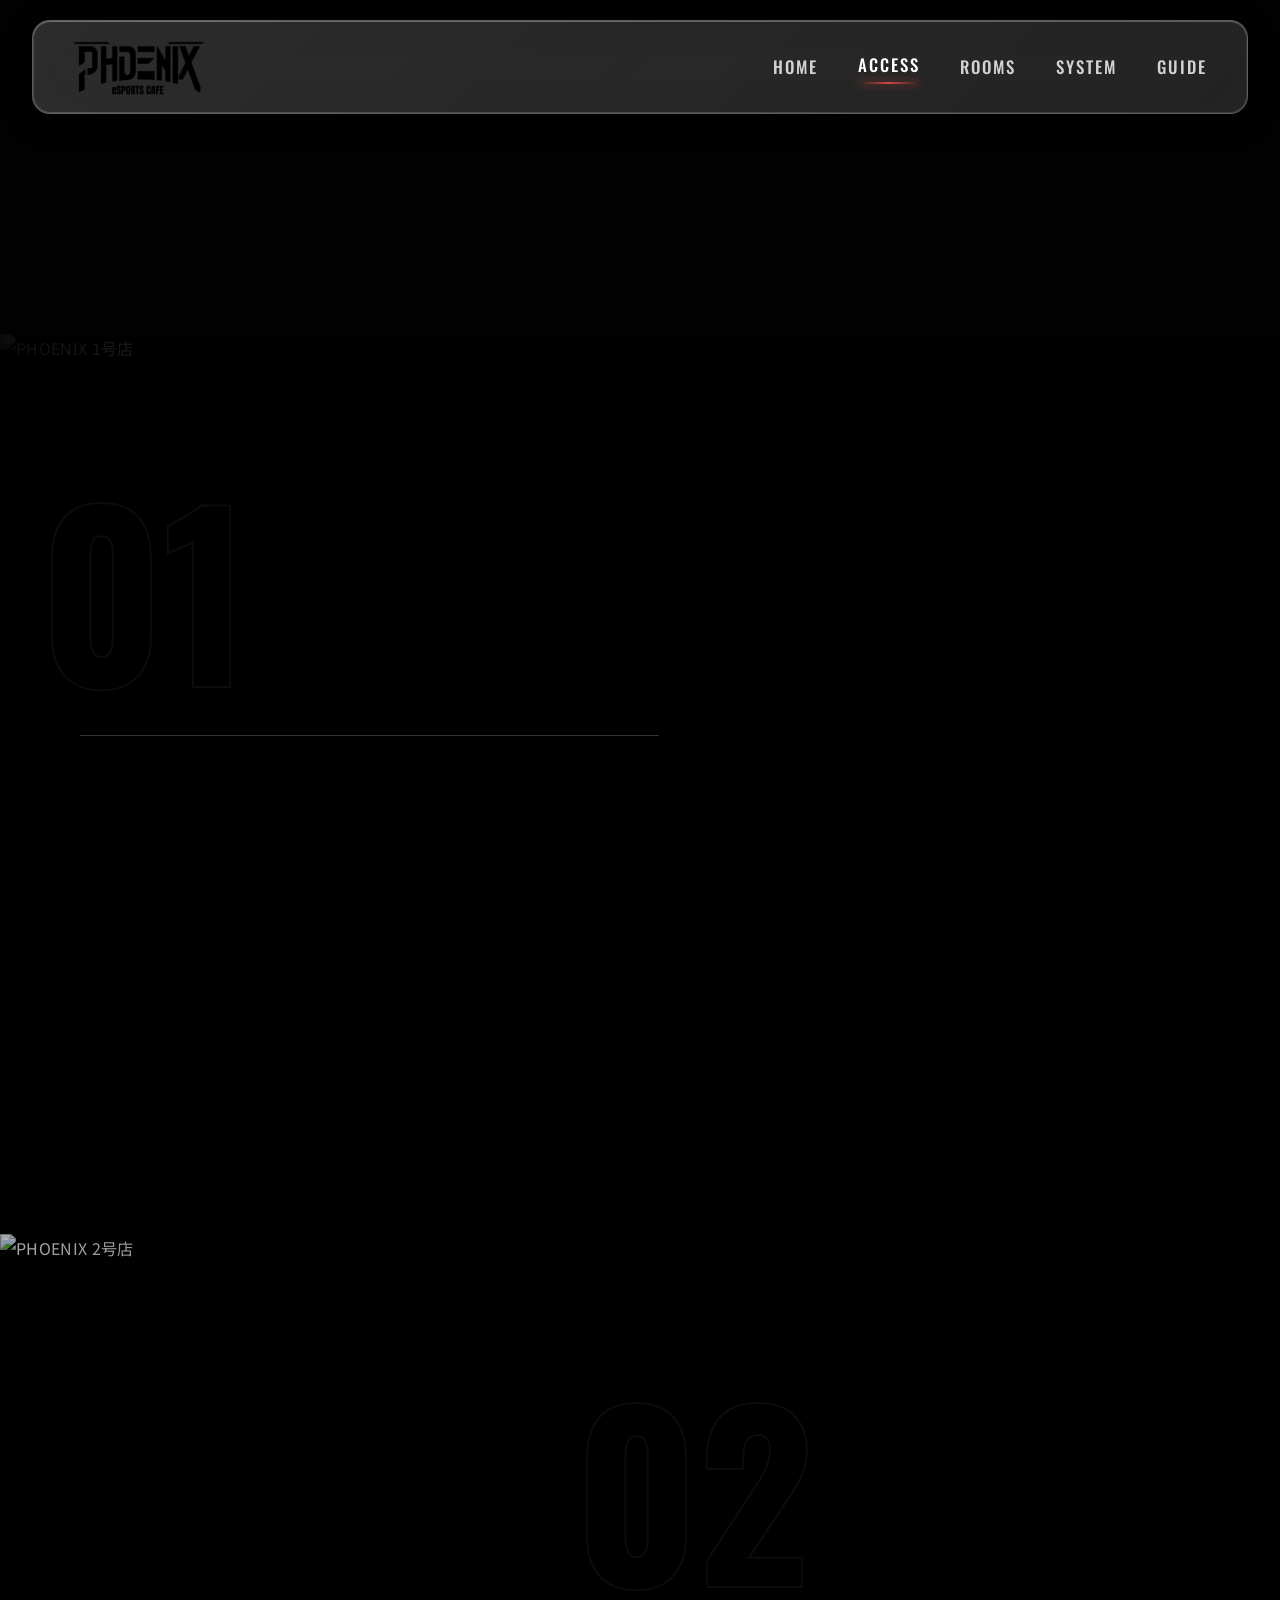
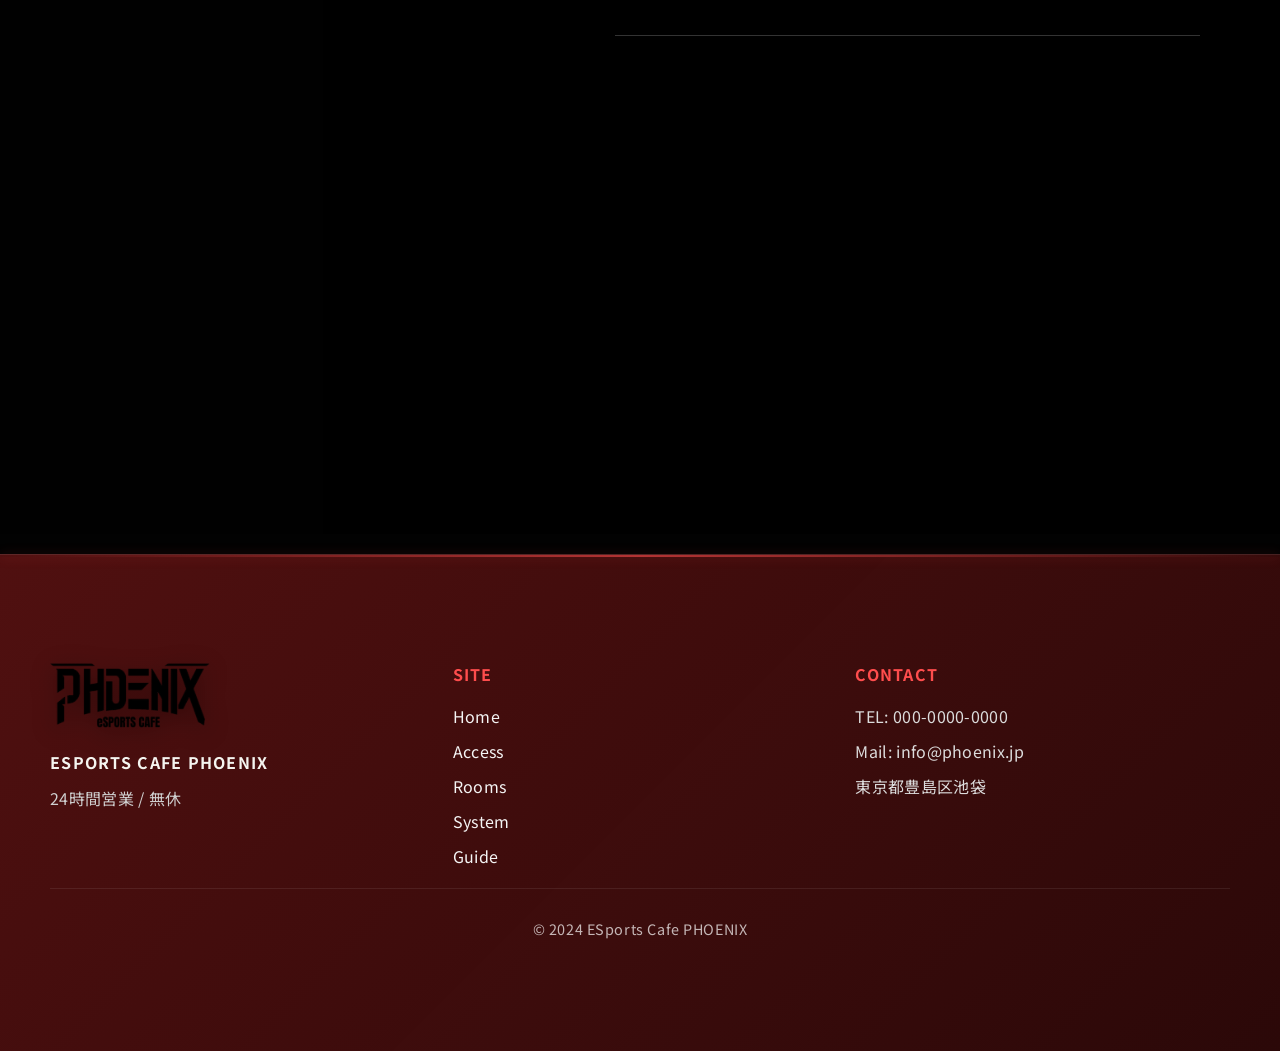
==== commit c7eddd78: "Refactor: Remove Swiper dependencies from multiple pages, update access.html and rooms.html for impr" ====
--- a/access.html
+++ b/access.html
@@ -29,13 +29,6 @@
       rel="stylesheet"
     />
 
-    <!-- Swiper 轮播图库的 CSS 文件 -->
-    <!-- 用于实现店内环境图片的轮播展示效果 -->
-    <link
-      rel="stylesheet"
-      href="https://cdn.jsdelivr.net/npm/swiper@11/swiper-bundle.min.css"
-    />
-
     <!-- 主样式表，带版本号防止缓存 -->
     <link rel="stylesheet" href="css/style.css" />
   </head>
@@ -71,180 +64,106 @@
     <!-- 主要内容区域 -->
     <!-- ============================================ -->
     <main>
-      <!-- ============================================ -->
-      <!-- 店铺信息区域 (Store Section) -->
-      <!-- ============================================ -->
-      <!-- 展示两个店铺的详细信息和特色 -->
-      <section class="stores section-fade" id="stores">
-        <!-- 店铺区域标题 -->
-        <div class="stores-header reveal-on-scroll fade-in-up">
-          <p class="eyebrow">OUR STORES</p>
-          <h2>店舗情報</h2>
-          <div class="lead">
-            <p>
-              池袋に2店舗展開。どちらも駅近で24時間営業、最新設備を完備しています。
+      <div class="access-page-header">
+        <p class="eyebrow gsap-fade-up">LOCATIONS</p>
+        <h1 class="gsap-fade-up" data-delay="0.1">OUR STORES</h1>
+      </div>
+
+      <section class="immersive-store store-left" id="store-1">
+        <div class="store-bg-layer">
+          <img
+            src="images/store/图片_20241024214913.webp"
+            alt="PHOENIX 1号店"
+            class="parallax-img"
+            loading="lazy"
+          />
+        </div>
+        <div class="store-overlay"></div>
+        <div class="store-content-wrap">
+          <div class="store-text">
+            <span class="huge-number" data-speed="0.5">01</span>
+            <h2 class="store-title gsap-fade-up">
+              PHOENIX <span class="highlight">IKEBUKURO</span> NO.1
+            </h2>
+            <p class="store-subtitle gsap-fade-up" data-delay="0.1">
+              池袋1号店 / MAIN STAGE
             </p>
-            <p>
-              高性能PC、快適な個室、禁煙・喫煙エリアを完備し、eスポーツプレイヤーから作業利用まで幅広いニーズに対応。
-            </p>
-            <p>
-              最新のゲーミング環境と快適な空間で、最高の体験をお届けします。
-            </p>
-          </div>
-        </div>
-
-        <!-- 店铺卡片容器 -->
-        <div class="stores-grid">
-          <!-- 1号店卡片 -->
-          <article class="store-card reveal-on-scroll">
-            <div class="store-card-header">
-              <span class="store-number">01</span>
-              <h3>eSPORTS CAFE PHOENIX 池袋1号店</h3>
-            </div>
-            <div class="store-card-image">
-              <img
-                src="images/store/图片_20241024214913.webp"
-                alt="1号店外観"
-                loading="lazy"
-              />
-            </div>
-            <div class="store-card-content">
-              <div class="store-info">
-                <div class="store-info-item">
-                  <span class="store-info-label">営業時間</span>
-                  <span class="store-info-value">24時間営業 / 無休</span>
-                </div>
-                <div class="store-info-item">
-                  <span class="store-info-label">住所</span>
-                  <span class="store-info-value">東京都豊島区池袋</span>
-                </div>
-                <div class="store-info-item">
-                  <span class="store-info-label">アクセス</span>
-                  <span class="store-info-value">JR池袋駅より徒歩5分</span>
-                </div>
-                <div class="store-info-item">
-                  <span class="store-info-label">特徴</span>
-                  <span class="store-info-value"
-                    >ホール全域禁煙、多彩な個室完備</span
-                  >
-                </div>
-              </div>
-              <div class="store-card-actions">
-                <a href="index.html#access" class="store-link"
-                  >アクセス詳細を見る</a
-                >
-                <a href="index.html#environment" class="store-link"
-                  >店内環境を見る</a
-                >
-              </div>
-            </div>
-          </article>
-
-          <!-- 2号店卡片 -->
-          <article class="store-card reveal-on-scroll">
-            <div class="store-card-header">
-              <span class="store-number">02</span>
-              <h3>eSPORTS CAFE PHOENIX 池袋2号店</h3>
-            </div>
-            <div class="store-card-image">
-              <img
-                src="images/store/store_2_exterior.webp"
-                alt="2号店外観"
-                loading="lazy"
-              />
-            </div>
-            <div class="store-card-content">
-              <div class="store-info">
-                <div class="store-info-item">
-                  <span class="store-info-label">営業時間</span>
-                  <span class="store-info-value">24時間営業 / 無休</span>
-                </div>
-                <div class="store-info-item">
-                  <span class="store-info-label">住所</span>
-                  <span class="store-info-value"
-                    >東京都豊島区東池袋1-22-304</span
-                  >
-                </div>
-                <div class="store-info-item">
-                  <span class="store-info-label">アクセス</span>
-                  <span class="store-info-value">JR池袋駅より徒歩5分</span>
-                </div>
-                <div class="store-info-item">
-                  <span class="store-info-label">特徴</span>
-                  <span class="store-info-value"
-                    >赤を基調とした最新設備、禁煙ホール</span
-                  >
-                </div>
-              </div>
-              <div class="store-card-actions">
-                <a href="index.html#access" class="store-link"
-                  >アクセス詳細を見る</a
-                >
-                <a href="index.html#environment" class="store-link"
-                  >店内環境を見る</a
-                >
-              </div>
-            </div>
-          </article>
-        </div>
-      </section>
-
-      <!-- ============================================ -->
-      <!-- アクセス情報区域 (Access Section) -->
-      <!-- ============================================ -->
-      <section class="access section-fade" id="access">
-        <div class="access-header reveal-on-scroll fade-in-up">
-          <p class="eyebrow">ACCESS</p>
-          <h2>アクセス</h2>
-          <p class="lead">2店舗とも駅近で24時間営業です。</p>
-        </div>
-        <div class="access-grid">
-          <article class="access-card reveal-on-scroll">
-            <h3>eSPORTS CAFE PHOENIX 池袋1号店</h3>
-            <div class="access-map-frame">
-              <iframe
-                src="https://www.google.com/maps?q=ESPORTS%20CAFE%20PHOENIX%201%E5%8F%B7%E5%BA%97&hl=ja&z=17&output=embed"
-                allowfullscreen
-                loading="lazy"
-                referrerpolicy="no-referrer-when-downgrade"
-                title="PHOENIX 1号店の地図"
-              ></iframe>
-            </div>
-            <div class="button_solid012">
+
+            <div class="store-details gsap-stagger-group">
+              <div class="detail-row">
+                <span class="label">OPEN</span
+                ><span class="value">24 Hours / 7 Days</span>
+              </div>
+              <div class="detail-row">
+                <span class="label">FEATURE</span
+                ><span class="value">全域禁煙 / ホールメイン</span>
+              </div>
+              <div class="detail-row">
+                <span class="label">ACCESS</span
+                ><span class="value">JR池袋駅より徒歩5分</span>
+              </div>
+            </div>
+
+            <div class="store-actions gsap-fade-up" data-delay="0.3">
               <a
-                class="access-link"
                 href="https://maps.app.goo.gl/ddYUsKAvwy8q5Gjy7"
                 target="_blank"
                 rel="noreferrer noopener"
+                class="cta-btn outline-btn"
               >
-                MAPを開く
-                <span class="btn-arrow">›</span>
+                OPEN GOOGLE MAP <span class="arrow">↗</span>
               </a>
             </div>
-          </article>
-          <article class="access-card reveal-on-scroll">
-            <h3>eSPORTS CAFE PHOENIX 池袋2号店</h3>
-            <div class="access-map-frame">
-              <iframe
-                src="https://www.google.com/maps?q=%22304%201%20Chome-22%20Higashiikebukuro%20Toshima%20City%20Tokyo%20170-0013%22&hl=ja&z=17&output=embed"
-                allowfullscreen
-                loading="lazy"
-                referrerpolicy="no-referrer-when-downgrade"
-                title="PHOENIX 2号店の地図"
-              ></iframe>
-            </div>
-            <div class="button_solid012">
+          </div>
+        </div>
+      </section>
+
+      <section class="immersive-store store-right" id="store-2">
+        <div class="store-bg-layer">
+          <img
+            src="images/store/store_2_exterior.webp"
+            alt="PHOENIX 2号店"
+            class="parallax-img"
+            loading="lazy"
+          />
+        </div>
+        <div class="store-overlay"></div>
+        <div class="store-content-wrap">
+          <div class="store-text content-right">
+            <span class="huge-number" data-speed="0.5">02</span>
+            <h2 class="store-title gsap-fade-up">
+              PHOENIX <span class="highlight">IKEBUKURO</span> NO.2
+            </h2>
+            <p class="store-subtitle gsap-fade-up" data-delay="0.1">
+              池袋2号店 / RED FRONTIER
+            </p>
+
+            <div class="store-details gsap-stagger-group">
+              <div class="detail-row">
+                <span class="label">OPEN</span
+                ><span class="value">24 Hours / 7 Days</span>
+              </div>
+              <div class="detail-row">
+                <span class="label">FEATURE</span
+                ><span class="value">最新設備 / 多色な個室</span>
+              </div>
+              <div class="detail-row">
+                <span class="label">ACCESS</span
+                ><span class="value">JR池袋駅より徒歩5分</span>
+              </div>
+            </div>
+
+            <div class="store-actions gsap-fade-up" data-delay="0.3">
               <a
-                class="access-link"
                 href="https://www.google.com/maps/search/?api=1&query=%22304%201%20Chome-22%20Higashiikebukuro%20Toshima%20City%20Tokyo%20170-0013%22"
                 target="_blank"
                 rel="noreferrer noopener"
+                class="cta-btn outline-btn"
               >
-                MAPを開く
-                <span class="btn-arrow">›</span>
+                OPEN GOOGLE MAP <span class="arrow">↗</span>
               </a>
             </div>
-          </article>
+          </div>
         </div>
       </section>
     </main>
@@ -315,10 +234,7 @@
     <!-- GSAP 动画库 -->
     <script src="https://cdn.jsdelivr.net/npm/gsap@3.12.5/dist/gsap.min.js"></script>
     <script src="https://cdn.jsdelivr.net/npm/gsap@3.12.5/dist/ScrollTrigger.min.js"></script>
-    <!-- Swiper 轮播图库 -->
-    <script src="https://cdn.jsdelivr.net/npm/swiper@11/swiper-bundle.min.js"></script>
     <!-- 主脚本 -->
     <script src="js/main.js"></script>
   </body>
 </html>
-
--- a/css/style.css
+++ b/css/style.css
@@ -7,6 +7,10 @@
   width: 100%;
   overflow-x: hidden !important;
   position: relative;
+}
+
+*, *::before, *::after {
+  box-sizing: border-box;
 }
 
 body {
@@ -27,7 +31,6 @@
 }
 
 h1, h2, h3, h4, h5, h6,
-.nav-link, .nav_logo,
 .eyebrow, .label-box span,
 .cta-btn, .btn-primary, .store-link,
 .store-number, .pricing-item-price, .pricing-store-number,
@@ -44,7 +47,7 @@
   text-transform: uppercase;
 }
 
-.eyebrow, .nav-link, .spec-label, .env-sub, .store-info-label, .pricing-item-type {
+.eyebrow, .spec-label, .env-sub, .store-info-label, .pricing-item-type {
   letter-spacing: 0.15em !important;
   text-transform: uppercase;
   font-weight: 500;
@@ -411,6 +414,7 @@
   width: 100%;
   max-width: 1220px;
   margin: 0 auto;
+  box-sizing: border-box;
   border: 1px solid rgba(255, 255, 255, 0.06);
   border-radius: 18px;
   padding: clamp(24px, 4vw, 36px) clamp(18px, 4vw, 28px) clamp(22px, 3vw, 32px);
@@ -480,7 +484,7 @@
   color: #f1f1f1;
 }
 .product.environment .env-tag-vertical {
-  font-family: "Clash Display", sans-serif;
+  font-family: "Oswald", sans-serif;
   writing-mode: vertical-rl;
   letter-spacing: 0.18em;
   font-size: 1.6rem;
@@ -583,316 +587,6 @@
   background: rgba(0, 0, 0, 0.7);
 }
 
-.stores {
-  padding: 90px 16px 110px;
-  display: flex;
-  flex-direction: column;
-  align-items: center;
-  gap: clamp(40px, 6vw, 80px);
-  background: linear-gradient(180deg, rgba(5, 5, 5, 0.7), rgba(5, 5, 5, 0.85)), url("../images/store/DSCF4959.webp") center/cover no-repeat;
-  position: relative;
-  margin-top: 80px;
-  overflow: hidden;
-}
-.stores::before {
-  content: "";
-  position: absolute;
-  inset: 0;
-  background: linear-gradient(180deg, rgba(5, 5, 5, 0.4), rgba(5, 5, 5, 0.6));
-  z-index: 0;
-  pointer-events: none;
-}
-.stores > * {
-  position: relative;
-  z-index: 1;
-}
-@media (max-width: 640px) {
-  .stores {
-    padding: 70px 14px 90px;
-    gap: 32px;
-    margin-top: 60px;
-  }
-}
-.stores .stores-header {
-  text-align: center;
-  max-width: 900px;
-  margin: 0 auto;
-  padding: 60px 20px 40px;
-  position: relative;
-  display: flex;
-  flex-direction: column;
-  gap: 24px;
-}
-@media (max-width: 640px) {
-  .stores .stores-header {
-    padding: 50px 16px 30px;
-    gap: 20px;
-  }
-}
-.stores .stores-header::before {
-  content: "";
-  position: absolute;
-  top: 0;
-  left: 50%;
-  transform: translateX(-50%);
-  width: 120px;
-  height: 1px;
-  background: linear-gradient(90deg, transparent, rgba(255, 77, 77, 0.6), transparent);
-  box-shadow: 0 0 20px rgba(255, 77, 77, 0.4);
-}
-.stores .stores-header::after {
-  content: "";
-  position: absolute;
-  bottom: 0;
-  left: 50%;
-  transform: translateX(-50%);
-  width: 200px;
-  height: 1px;
-  background: linear-gradient(90deg, transparent, rgba(255, 255, 255, 0.2), rgba(255, 77, 77, 0.3), rgba(255, 255, 255, 0.2), transparent);
-  animation: line-expand 3s ease-in-out infinite;
-}
-.stores .stores-header .eyebrow {
-  letter-spacing: 0.25em;
-  font-size: 0.75rem;
-  font-weight: 500;
-  margin: 0;
-  text-transform: uppercase;
-  position: relative;
-  display: inline-block;
-  align-self: center;
-  background: linear-gradient(135deg, #ff4d4d, #ff6b6b, #ff8c8c, #ff4d4d);
-  -webkit-background-clip: text;
-  background-clip: text;
-  -webkit-text-fill-color: transparent;
-  background-size: 300% 300%;
-  animation: gradient-shift 5s ease infinite;
-  filter: drop-shadow(0 0 12px rgba(255, 77, 77, 0.6));
-  padding: 0 40px;
-}
-.stores .stores-header .eyebrow::before, .stores .stores-header .eyebrow::after {
-  content: "•";
-  position: absolute;
-  top: 50%;
-  transform: translateY(-50%);
-  color: rgba(255, 77, 77, 0.5);
-  font-size: 1.2rem;
-  animation: dot-pulse 2s ease-in-out infinite;
-}
-.stores .stores-header .eyebrow::before {
-  left: 0;
-  animation-delay: 0s;
-}
-.stores .stores-header .eyebrow::after {
-  right: 0;
-  animation-delay: 1s;
-}
-@media (max-width: 640px) {
-  .stores .stores-header .eyebrow {
-    padding: 0 30px;
-    font-size: 0.7rem;
-  }
-}
-.stores .stores-header h2 {
-  margin: 0;
-  font-size: clamp(2rem, 5vw, 3.5rem);
-  letter-spacing: 0.15em;
-  font-weight: 200;
-  position: relative;
-  color: #ffffff;
-  text-shadow: 0 0 20px rgba(255, 77, 77, 0.3), 0 0 40px rgba(255, 77, 77, 0.2), 0 2px 4px rgba(0, 0, 0, 0.5), 0 4px 8px rgba(0, 0, 0, 0.3);
-}
-.stores .stores-header h2::before {
-  content: "";
-  position: absolute;
-  top: 50%;
-  left: 50%;
-  transform: translate(-50%, -50%);
-  width: 120%;
-  height: 120%;
-  background: radial-gradient(ellipse at center, rgba(255, 77, 77, 0.15) 0%, transparent 70%);
-  z-index: -1;
-  animation: text-glow 4s ease-in-out infinite;
-}
-.stores .stores-header h2::after {
-  content: "";
-  position: absolute;
-  left: 50%;
-  bottom: 0;
-  transform: translateX(-50%);
-  width: 80px;
-  height: 2px;
-  background: linear-gradient(90deg, transparent, rgba(255, 77, 77, 0.8), transparent);
-  box-shadow: 0 0 15px rgba(255, 77, 77, 0.6);
-  animation: underline-glow 2.5s ease-in-out infinite;
-}
-@media (max-width: 640px) {
-  .stores .stores-header h2 {
-    padding: 16px 0;
-    letter-spacing: 0.1em;
-  }
-}
-.stores .stores-header .lead {
-  margin: 8px auto 0;
-  position: relative;
-  max-width: 700px;
-  display: flex;
-  flex-direction: column;
-  gap: 12px;
-}
-@media (max-width: 640px) {
-  .stores .stores-header .lead {
-    max-width: 100%;
-    gap: 10px;
-  }
-}
-.stores .stores-header .lead p {
-  margin: 0;
-  color: rgba(255, 255, 255, 0.75);
-  line-height: 1.8;
-  font-size: clamp(0.9rem, 2.5vw, 1.05rem);
-  font-weight: 300;
-  letter-spacing: 0.05em;
-  text-align: center;
-  text-shadow: 0 1px 3px rgba(0, 0, 0, 0.3);
-}
-@media (max-width: 640px) {
-  .stores .stores-header .lead p {
-    line-height: 1.7;
-    font-size: 0.9rem;
-  }
-}
-.stores .stores-grid {
-  width: 100%;
-  max-width: 1180px;
-  display: grid;
-  gap: clamp(24px, 4vw, 40px);
-  grid-template-columns: repeat(auto-fit, minmax(320px, 1fr));
-}
-@media (max-width: 640px) {
-  .stores .stores-grid {
-    grid-template-columns: 1fr;
-    gap: 24px;
-  }
-}
-
-.store-card {
-  background: #0a0a0a;
-  border: 1px solid rgba(255, 77, 77, 0.2);
-  border-radius: 18px;
-  overflow: hidden;
-  transition: transform 0.3s ease, box-shadow 0.3s ease, border-color 0.3s ease;
-  display: flex;
-  flex-direction: column;
-}
-.store-card:hover {
-  transform: translateY(-4px);
-  box-shadow: 0 24px 48px rgba(255, 77, 77, 0.15), 0 12px 24px rgba(0, 0, 0, 0.4);
-  border-color: rgba(255, 77, 77, 0.4);
-}
-.store-card .store-card-header {
-  padding: 24px 24px 16px;
-  display: flex;
-  align-items: center;
-  gap: 16px;
-  border-bottom: 1px solid rgba(255, 255, 255, 0.08);
-}
-.store-card .store-card-header .store-number {
-  font-size: 1.8rem;
-  font-weight: 700;
-  color: #ff4d4d;
-  letter-spacing: 0.1em;
-  font-family: "Clash Display", sans-serif;
-}
-.store-card .store-card-header h3 {
-  margin: 0;
-  font-size: 1.3rem;
-  letter-spacing: 0.06em;
-  color: #f5f5f5;
-  font-weight: 400;
-  flex: 1;
-}
-.store-card .store-card-image {
-  width: 100%;
-  aspect-ratio: 16/9;
-  overflow: hidden;
-  background: #020202;
-}
-.store-card .store-card-image img {
-  width: 100%;
-  height: 100%;
-  -o-object-fit: cover;
-     object-fit: cover;
-  display: block;
-  transition: transform 0.5s ease;
-}
-.store-card .store-card-image:hover img {
-  transform: scale(1.05);
-}
-.store-card .store-card-content {
-  padding: 24px;
-  display: flex;
-  flex-direction: column;
-  gap: 20px;
-  flex: 1;
-}
-.store-card .store-card-content .store-info {
-  display: flex;
-  flex-direction: column;
-  gap: 12px;
-}
-.store-card .store-card-content .store-info-item {
-  display: flex;
-  flex-direction: column;
-  gap: 4px;
-  padding-bottom: 12px;
-  border-bottom: 1px solid rgba(255, 255, 255, 0.06);
-}
-.store-card .store-card-content .store-info-item:last-child {
-  border-bottom: none;
-  padding-bottom: 0;
-}
-.store-card .store-card-content .store-info-label {
-  font-size: 0.85rem;
-  color: rgba(255, 255, 255, 0.6);
-  letter-spacing: 0.1em;
-  text-transform: uppercase;
-  font-family: "Clash Display", sans-serif;
-}
-.store-card .store-card-content .store-info-value {
-  font-size: 0.95rem;
-  color: #f5f5f5;
-  letter-spacing: 0.04em;
-  line-height: 1.5;
-}
-.store-card .store-card-content .store-card-actions {
-  display: flex;
-  flex-direction: column;
-  gap: 10px;
-  margin-top: auto;
-  padding-top: 16px;
-  border-top: 1px solid rgba(255, 255, 255, 0.08);
-}
-.store-card .store-card-content .store-link {
-  display: inline-flex;
-  align-items: center;
-  justify-content: center;
-  padding: 10px 16px;
-  color: #ff4d4d;
-  text-decoration: none;
-  border: 1px solid rgba(255, 77, 77, 0.3);
-  border-radius: 8px;
-  font-size: 0.9rem;
-  letter-spacing: 0.08em;
-  transition: all 0.2s ease;
-  text-align: center;
-}
-.store-card .store-card-content .store-link:hover {
-  background: rgba(255, 77, 77, 0.1);
-  border-color: rgba(255, 77, 77, 0.5);
-  color: #ffa0a0;
-  transform: translateY(-1px);
-}
-
 .pricing {
   padding: 90px 16px 110px;
   display: flex;
@@ -1198,7 +892,7 @@
   font-weight: 700;
   color: #ff4d4d;
   letter-spacing: 0.1em;
-  font-family: "Clash Display", sans-serif;
+  font-family: "Oswald", sans-serif;
   min-width: 48px;
   text-shadow: 0 0 20px rgba(255, 77, 77, 0.5);
   position: relative;
@@ -1309,7 +1003,7 @@
   color: rgba(255, 255, 255, 0.6);
   letter-spacing: 0.1em;
   text-transform: uppercase;
-  font-family: "Clash Display", sans-serif;
+  font-family: "Oswald", sans-serif;
   font-weight: 500;
 }
 .pricing-card .pricing-item .pricing-item-price {
@@ -1317,7 +1011,7 @@
   color: #ff4d4d;
   font-weight: 700;
   letter-spacing: 0.02em;
-  font-family: "Clash Display", sans-serif;
+  font-family: "Oswald", sans-serif;
   display: flex;
   align-items: baseline;
   gap: 2px;
@@ -1811,14 +1505,14 @@
   font-size: 0.9rem;
   letter-spacing: 0.12em;
   text-transform: uppercase;
-  font-family: "Clash Display", sans-serif;
+  font-family: "Oswald", sans-serif;
 }
 .spec-card .spec-value {
   color: #f7f7f7;
   font-size: 1rem;
   font-weight: 500;
   letter-spacing: 0.08em;
-  font-family: "Clash Display", sans-serif;
+  font-family: "Oswald", sans-serif;
 }
 .spec-card .spec-value a {
   color: #ff4d4d;
@@ -2106,329 +1800,6 @@
     transform: translate(-50%, -50%) scale(1.1);
   }
 }
-header {
-  position: fixed;
-  top: 0;
-  left: 0;
-  width: 100%;
-  z-index: 9999;
-  padding: 20px 20px 0;
-  transition: all 0.4s ease;
-  pointer-events: none;
-  background: transparent;
-  box-sizing: border-box;
-  overflow-x: hidden;
-}
-header.scrolled {
-  padding: 20px 20px 0;
-  background: rgba(10, 10, 10, 0.4);
-  backdrop-filter: blur(30px) saturate(180%);
-  -webkit-backdrop-filter: blur(30px) saturate(180%);
-  border-bottom: 1px solid rgba(255, 255, 255, 0.08);
-}
-header.nav-hidden {
-  transform: translateY(-120%);
-}
-@media (max-width: 960px) {
-  header.nav-hidden {
-    transform: translateY(calc(-100% + 70px));
-  }
-  header.nav-hidden .navbar {
-    padding: 8px 14px;
-    min-height: 60px;
-  }
-}
-@media (max-width: 768px) {
-  header {
-    padding: 10px 10px 0;
-  }
-  header.scrolled {
-    padding: 10px 10px 0;
-  }
-}
-@media (max-width: 480px) {
-  header {
-    padding: 12px 12px 0;
-  }
-  header.scrolled {
-    padding: 12px 12px 0;
-  }
-}
-
-.navbar {
-  position: relative;
-  display: flex;
-  align-items: center;
-  justify-content: space-between;
-  max-width: 1200px;
-  width: 100%;
-  margin: 0 auto;
-  pointer-events: auto;
-  box-sizing: border-box;
-  padding: 14px 28px;
-  gap: 18px;
-  background: linear-gradient(135deg, rgba(160, 40, 40, 0.9), rgba(110, 20, 20, 0.8));
-  backdrop-filter: blur(20px);
-  -webkit-backdrop-filter: blur(20px);
-  border: 1px solid rgba(255, 77, 77, 0.2);
-  border-radius: 14px;
-  box-shadow: 0 12px 28px rgba(255, 77, 77, 0.24), 0 18px 32px rgba(0, 0, 0, 0.6), inset 0 1px 0 rgba(255, 255, 255, 0.08), 0 0 15px rgba(255, 77, 77, 0.2);
-  transition: box-shadow 0.3s ease, filter 0.3s ease;
-  z-index: 1;
-  overflow: visible !important;
-}
-@media (max-width: 1200px) {
-  .navbar {
-    padding: 12px 24px;
-    gap: 16px;
-  }
-}
-@media (max-width: 768px) {
-  .navbar {
-    padding: 10px 16px;
-    gap: 12px;
-  }
-}
-@media (max-width: 480px) {
-  .navbar {
-    padding: 10px 14px;
-    gap: 10px;
-  }
-}
-.navbar:hover {
-  box-shadow: 0 14px 34px rgba(255, 77, 77, 0.32), 0 20px 36px rgba(0, 0, 0, 0.65), inset 0 1px 0 rgba(255, 255, 255, 0.1);
-}
-.navbar .nav_logo {
-  flex-shrink: 0;
-}
-.navbar .nav_logo img {
-  height: 60px;
-  width: auto;
-  display: block;
-  transition: transform 0.3s ease, filter 0.3s ease;
-  filter: drop-shadow(0 0 2px rgba(255, 77, 77, 0.3));
-}
-@media (max-width: 768px) {
-  .navbar .nav_logo img {
-    height: 50px;
-  }
-}
-@media (max-width: 480px) {
-  .navbar .nav_logo img {
-    height: 40px;
-  }
-}
-.navbar .nav_logo img:hover {
-  transform: scale(1.05);
-  filter: drop-shadow(0 0 8px rgba(255, 77, 77, 0.8));
-}
-.navbar .nav_toggle {
-  margin-left: auto;
-  position: relative;
-  width: 44px;
-  height: 44px;
-  background: transparent;
-  color: #ffffff;
-  border: 1px solid rgba(255, 255, 255, 0.2);
-  border-radius: 4px;
-  padding: 0;
-  cursor: pointer;
-  display: none;
-  align-items: center;
-  justify-content: center;
-  transition: all 0.3s ease;
-  z-index: 10001;
-}
-@media (max-width: 768px) {
-  .navbar .nav_toggle {
-    display: flex;
-  }
-}
-@media (min-width: 769px) {
-  .navbar .nav_toggle {
-    display: none !important;
-  }
-}
-.navbar .nav_toggle:hover {
-  background: rgba(255, 255, 255, 0.1);
-  border-color: rgba(255, 255, 255, 0.4);
-  transform: scale(1.05);
-}
-.navbar .nav_toggle:active {
-  transform: scale(0.95);
-}
-.navbar .nav_toggle:focus-visible {
-  outline: 2px solid rgba(255, 255, 255, 0.5);
-  outline-offset: 2px;
-}
-.navbar .nav_toggle .nav_toggle_bar, .navbar .nav_toggle::before, .navbar .nav_toggle::after {
-  content: "";
-  position: absolute;
-  left: 50%;
-  width: 20px;
-  height: 2px;
-  background: #ffffff;
-  border-radius: 2px;
-  transform: translateX(-50%);
-  transition: all 0.3s cubic-bezier(0.4, 0, 0.2, 1);
-}
-.navbar .nav_toggle .nav_toggle_bar {
-  transform: translate(-50%, 0);
-  opacity: 1;
-}
-.navbar .nav_toggle::before {
-  transform: translate(-50%, -7px);
-}
-.navbar .nav_toggle::after {
-  transform: translate(-50%, 7px);
-}
-.navbar .nav_toggle[aria-expanded=true] .nav_toggle_bar {
-  opacity: 0;
-  transform: translate(-50%, 0) rotate(180deg);
-}
-.navbar .nav_toggle[aria-expanded=true]::before {
-  transform: translate(-50%, 0) rotate(45deg);
-}
-.navbar .nav_toggle[aria-expanded=true]::after {
-  transform: translate(-50%, 0) rotate(-45deg);
-}
-@media (min-width: 769px) {
-  .navbar .nav_links {
-    position: static;
-    display: flex !important;
-    flex-direction: row;
-    align-items: center;
-    gap: 18px;
-    padding: 0;
-    margin: 0;
-    background: transparent;
-    backdrop-filter: none;
-    -webkit-backdrop-filter: none;
-    border: none;
-    box-shadow: none;
-    opacity: 1 !important;
-    transform: none !important;
-    pointer-events: auto !important;
-    z-index: auto;
-    max-height: none !important;
-    overflow: visible !important;
-  }
-}
-@media (max-width: 768px) {
-  .navbar .nav_links {
-    position: absolute !important;
-    top: 60px !important;
-    left: 0 !important;
-    right: 0 !important;
-    width: 100% !important;
-    display: flex !important;
-    flex-direction: column !important;
-    align-items: center !important;
-    gap: 20px !important;
-    background-color: #000000 !important;
-    background: #000000 !important;
-    background-image: none !important;
-    padding: 20px 0 !important;
-    margin: 0 !important;
-    margin-top: 8px !important;
-    border-top: 1px solid rgba(255, 255, 255, 0.15) !important;
-    border-bottom: 1px solid rgba(255, 255, 255, 0.15) !important;
-    box-shadow: 0 8px 32px rgba(0, 0, 0, 0.95) !important;
-    z-index: 99999 !important;
-    max-height: 0 !important;
-    overflow: hidden !important;
-    opacity: 0 !important;
-    visibility: hidden !important;
-    transform: translateY(0) !important;
-    pointer-events: none !important;
-    transition: max-height 0.4s ease-in-out, opacity 0.4s ease-in-out, visibility 0s linear 0.4s;
-  }
-  .navbar .nav_links.open {
-    max-height: 500px !important;
-    opacity: 1 !important;
-    visibility: visible !important;
-    transform: translateY(0) !important;
-    pointer-events: auto !important;
-    padding-bottom: 20px !important;
-    transition: max-height 0.4s ease-in-out, opacity 0.4s ease-in-out, visibility 0s linear 0s;
-    background-color: #000000 !important;
-    background: #000000 !important;
-    background-image: none !important;
-  }
-  .navbar .nav_links .nav-link {
-    color: #ffffff !important;
-  }
-  .navbar .nav_links .nav-link:hover, .navbar .nav_links .nav-link:active, .navbar .nav_links .nav-link.active {
-    color: #ffffff !important;
-    background: rgba(255, 255, 255, 0.1) !important;
-  }
-}
-.navbar .nav_links .nav-link {
-  font-family: "Clash Display", sans-serif;
-  color: #ffffff;
-  text-decoration: none;
-  font-size: 0.95rem;
-  letter-spacing: 0.05em;
-  text-transform: uppercase;
-  padding: 8px 10px;
-  border-radius: 6px;
-  transition: color 0.2s ease, text-shadow 0.2s ease, background 0.2s ease;
-  position: relative;
-  font-weight: 500;
-}
-@media (min-width: 769px) {
-  .navbar .nav_links .nav-link {
-    font-size: 1rem;
-    letter-spacing: 0.15em;
-    padding: 8px 12px;
-  }
-  .navbar .nav_links .nav-link:hover, .navbar .nav_links .nav-link.active {
-    color: #fff;
-    text-shadow: 0 0 12px rgba(255, 77, 77, 0.8), 0 0 18px rgba(255, 77, 77, 0.45);
-    background: rgba(255, 255, 255, 0.1);
-  }
-  .navbar .nav_links .nav-link:hover::after, .navbar .nav_links .nav-link.active::after {
-    transform: translateX(-50%) scaleX(1);
-  }
-  .navbar .nav_links .nav-link::after {
-    content: "";
-    position: absolute;
-    bottom: 0;
-    left: 50%;
-    width: 100%;
-    height: 2px;
-    background: linear-gradient(90deg, transparent, #ff4d4d, transparent);
-    transition: transform 0.3s ease;
-    transform: translateX(-50%) scaleX(0);
-    border-radius: 2px;
-    box-shadow: 0 0 16px rgba(255, 77, 77, 0.6);
-  }
-}
-@media (max-width: 768px) {
-  .navbar .nav_links .nav-link {
-    display: block;
-    width: 100%;
-    padding: 16px 20px;
-    text-align: left;
-    border-bottom: 1px solid rgba(255, 255, 255, 0.05);
-    font-size: 1rem;
-    letter-spacing: 0.1em;
-    background: transparent;
-    transition: background 0.2s ease, color 0.2s ease;
-  }
-  .navbar .nav_links .nav-link:last-child {
-    border-bottom: none;
-  }
-  .navbar .nav_links .nav-link:hover, .navbar .nav_links .nav-link:active, .navbar .nav_links .nav-link.active {
-    background: rgba(255, 255, 255, 0.05);
-    color: #ffffff;
-    text-shadow: 0 0 8px rgba(255, 255, 255, 0.3);
-  }
-  .navbar .nav_links .nav-link::after {
-    display: none;
-  }
-}
-
 .hero-section {
   height: 100vh;
   width: 100%;
@@ -2482,14 +1853,14 @@
   background: #ff4d4d;
 }
 .hero-section .hero-content .label-box span {
-  font-family: "Clash Display", sans-serif;
+  font-family: "Oswald", sans-serif;
   font-size: 0.9rem;
   letter-spacing: 0.3em;
   text-transform: uppercase;
   color: rgba(255, 255, 255, 0.8);
 }
 .hero-section .hero-content h1.hero-title {
-  font-family: "Clash Display", sans-serif;
+  font-family: "Oswald", sans-serif;
   font-weight: 700;
   text-transform: uppercase;
   line-height: 0.85;
@@ -2562,7 +1933,7 @@
   padding: 18px 40px;
   background: #fff;
   color: #000;
-  font-family: "Clash Display", sans-serif;
+  font-family: "Oswald", sans-serif;
   font-weight: 600;
   letter-spacing: 0.1em;
   text-decoration: none;
@@ -2581,6 +1952,7 @@
   width: 100%;
   z-index: 1000;
   padding: 0 32px;
+  box-sizing: border-box;
   pointer-events: none;
   transition: transform 0.4s cubic-bezier(0.16, 1, 0.3, 1);
 }
@@ -2591,15 +1963,17 @@
 .hud-container {
   max-width: 1400px;
   margin: 0 auto;
+  position: relative;
   display: flex;
   align-items: center;
   justify-content: space-between;
+  box-sizing: border-box;
   pointer-events: auto;
   background: linear-gradient(135deg, rgba(255, 255, 255, 0.12), rgba(255, 255, 255, 0.08)), rgba(50, 50, 50, 0.3);
   backdrop-filter: blur(40px) saturate(180%);
   -webkit-backdrop-filter: blur(40px) saturate(180%);
   border: 1px solid rgba(255, 255, 255, 0.25);
-  border-radius: 100px;
+  border-radius: 18px;
   padding: 18px 40px;
   box-shadow: 0 8px 32px rgba(0, 0, 0, 0.3), inset 0 1px 0 rgba(255, 255, 255, 0.2), inset 0 -1px 0 rgba(255, 255, 255, 0.05);
 }
@@ -2607,12 +1981,15 @@
   content: "";
   position: absolute;
   inset: 0;
-  border-radius: 100px;
+  border-radius: 18px;
   padding: 1px;
   background: linear-gradient(135deg, rgba(255, 255, 255, 0.15), rgba(255, 255, 255, 0.08));
   -webkit-mask: linear-gradient(#fff 0 0) content-box, linear-gradient(#fff 0 0);
+          mask: linear-gradient(#fff 0 0) content-box, linear-gradient(#fff 0 0);
   -webkit-mask-composite: xor;
-  mask-composite: exclude;
+          mask-composite: exclude;
+  -webkit-mask: linear-gradient(#fff 0 0) content-box, linear-gradient(#fff 0 0);
+  -webkit-mask-composite: xor;
   pointer-events: none;
 }
 
@@ -2835,4 +2212,463 @@
   .mm-container {
     padding: 20px;
   }
+}
+.access-page-header {
+  padding: 140px 20px 60px;
+  text-align: center;
+  background: #020202;
+}
+.access-page-header .eyebrow {
+  color: #ff4d4d;
+  margin-bottom: 12px;
+}
+.access-page-header h1 {
+  font-family: "Oswald", sans-serif;
+  font-size: clamp(3rem, 6vw, 5rem);
+  color: #fff;
+  margin: 0;
+  line-height: 1;
+  letter-spacing: 0.05em;
+}
+
+.immersive-store {
+  position: relative;
+  width: 100%;
+  height: 100vh;
+  min-height: 700px;
+  overflow: hidden;
+  display: flex;
+  align-items: center;
+}
+@media (max-width: 768px) {
+  .immersive-store {
+    height: auto;
+    padding: 100px 0;
+    min-height: auto;
+  }
+}
+.immersive-store .store-bg-layer {
+  position: absolute;
+  top: 0;
+  left: 0;
+  width: 100%;
+  height: 120%;
+  z-index: 0;
+  will-change: transform;
+}
+.immersive-store .store-bg-layer .parallax-img {
+  width: 100%;
+  height: 100%;
+  -o-object-fit: cover;
+     object-fit: cover;
+}
+.immersive-store .store-overlay {
+  position: absolute;
+  inset: 0;
+  z-index: 1;
+  background: linear-gradient(90deg, rgba(0, 0, 0, 0.95) 0%, rgba(0, 0, 0, 0.7) 50%, rgba(0, 0, 0, 0.3) 100%);
+}
+.immersive-store.store-right .store-overlay {
+  background: linear-gradient(-90deg, rgba(0, 0, 0, 0.95) 0%, rgba(0, 0, 0, 0.7) 50%, rgba(0, 0, 0, 0.3) 100%);
+}
+.immersive-store .store-content-wrap {
+  position: relative;
+  z-index: 2;
+  width: 100%;
+  max-width: 1200px;
+  margin: 0 auto;
+  padding: 0 40px;
+  display: flex;
+}
+@media (max-width: 768px) {
+  .immersive-store .store-content-wrap {
+    padding: 0 20px;
+  }
+}
+.immersive-store .store-text {
+  max-width: 600px;
+  position: relative;
+}
+.immersive-store .store-text.content-right {
+  margin-left: auto;
+  text-align: right;
+}
+.immersive-store .store-text.content-right .detail-row {
+  justify-content: flex-end;
+}
+.immersive-store .huge-number {
+  position: absolute;
+  top: -120px;
+  left: -40px;
+  font-family: "Oswald", sans-serif;
+  font-size: 14rem;
+  font-weight: 700;
+  color: transparent;
+  -webkit-text-stroke: 2px rgba(255, 255, 255, 0.08);
+  z-index: -1;
+  line-height: 1;
+  opacity: 0.6;
+  pointer-events: none;
+}
+@media (max-width: 768px) {
+  .immersive-store .huge-number {
+    font-size: 8rem;
+    top: -60px;
+    left: 0;
+  }
+}
+.immersive-store .store-title {
+  font-family: "Oswald", sans-serif;
+  font-size: clamp(2.5rem, 4vw, 4rem);
+  color: #fff;
+  margin: 0 0 10px;
+  line-height: 1.1;
+  text-shadow: 0 10px 30px rgba(0, 0, 0, 0.5);
+}
+.immersive-store .store-title .highlight {
+  color: #ff4d4d;
+}
+.immersive-store .store-subtitle {
+  font-size: 1.2rem;
+  color: #ccc;
+  margin: 0 0 40px;
+  font-weight: 300;
+  letter-spacing: 0.1em;
+}
+.immersive-store .store-details {
+  border-top: 1px solid rgba(255, 255, 255, 0.2);
+  padding-top: 20px;
+  margin-bottom: 40px;
+  display: flex;
+  flex-direction: column;
+  gap: 15px;
+}
+.immersive-store .detail-row {
+  display: flex;
+  gap: 20px;
+  align-items: baseline;
+}
+.immersive-store .detail-row .label {
+  font-family: "Oswald", sans-serif;
+  color: #ff4d4d;
+  font-size: 0.9rem;
+  min-width: 80px;
+}
+.immersive-store .detail-row .value {
+  font-size: 1rem;
+  color: #fff;
+}
+.immersive-store .cta-btn.outline-btn {
+  display: inline-flex;
+  align-items: center;
+  gap: 10px;
+  padding: 15px 40px;
+  border: 1px solid rgba(255, 255, 255, 0.4);
+  color: #fff;
+  text-decoration: none;
+  font-family: "Oswald", sans-serif;
+  letter-spacing: 0.1em;
+  transition: all 0.3s ease;
+  background: rgba(0, 0, 0, 0.3);
+  backdrop-filter: blur(5px);
+  -webkit-backdrop-filter: blur(5px);
+}
+.immersive-store .cta-btn.outline-btn:hover {
+  background: #ff4d4d;
+  border-color: #ff4d4d;
+  color: #fff;
+  transform: translateY(-5px);
+}
+
+.gsap-fade-up {
+  opacity: 0;
+  transform: translateY(30px);
+}
+
+.gsap-stagger-group > * {
+  opacity: 0;
+  transform: translateY(20px);
+}
+
+.page-header-simple {
+  padding: 140px 20px 60px;
+  text-align: center;
+  background: #020202;
+  max-width: 800px;
+  margin: 0 auto;
+}
+.page-header-simple .eyebrow {
+  color: #ff4d4d;
+  margin-bottom: 12px;
+}
+.page-header-simple h1 {
+  font-size: clamp(2.5rem, 5vw, 4rem);
+  color: #fff;
+  margin: 0 0 24px;
+  line-height: 1;
+  font-family: "Oswald", sans-serif;
+  letter-spacing: 0.06em;
+}
+.page-header-simple .lead {
+  color: #ccc;
+  font-size: 1rem;
+  line-height: 1.8;
+}
+
+.store-zone {
+  padding: 80px 20px;
+  max-width: 1200px;
+  margin: 0 auto;
+}
+
+.section-divider {
+  height: 1px;
+  background: linear-gradient(90deg, transparent, rgba(255, 255, 255, 0.2), transparent);
+  margin: 40px auto;
+  max-width: 800px;
+}
+
+.zone-header {
+  display: flex;
+  align-items: center;
+  gap: 20px;
+  margin-bottom: 60px;
+  border-bottom: 1px solid rgba(255, 255, 255, 0.1);
+  padding-bottom: 20px;
+}
+.zone-header .zone-num {
+  font-family: "Oswald", sans-serif;
+  font-size: 3rem;
+  color: #ff4d4d;
+  font-weight: 700;
+  line-height: 1;
+}
+.zone-header h2 {
+  font-family: "Oswald", sans-serif;
+  font-size: 2rem;
+  margin: 0;
+  color: #fff;
+  letter-spacing: 0.06em;
+}
+.zone-header p {
+  margin-left: auto;
+  font-family: "Oswald", sans-serif;
+  color: #888;
+  letter-spacing: 0.1em;
+  text-transform: uppercase;
+}
+@media (max-width: 768px) {
+  .zone-header {
+    flex-direction: column;
+    align-items: flex-start;
+    gap: 10px;
+  }
+  .zone-header p {
+    margin-left: 0;
+  }
+}
+
+.floor-group {
+  margin-bottom: 60px;
+}
+.floor-group .floor-title {
+  font-size: 1.2rem;
+  color: rgba(255, 255, 255, 0.6);
+  margin-bottom: 30px;
+  padding-left: 14px;
+  border-left: 2px solid #ff4d4d;
+  letter-spacing: 0.1em;
+  text-transform: uppercase;
+}
+
+.rooms-grid {
+  display: grid;
+  grid-template-columns: repeat(auto-fill, minmax(350px, 1fr));
+  gap: 30px;
+}
+@media (max-width: 640px) {
+  .rooms-grid {
+    grid-template-columns: 1fr;
+  }
+}
+
+.room-card {
+  background: linear-gradient(135deg, rgba(255, 255, 255, 0.06), rgba(255, 255, 255, 0.02), rgba(255, 255, 255, 0.04));
+  border: 1px solid rgba(255, 255, 255, 0.1);
+  border-radius: 14px;
+  overflow: hidden;
+  transition: transform 0.3s ease, box-shadow 0.3s ease, border-color 0.3s ease;
+  display: flex;
+  flex-direction: column;
+  height: 100%;
+  backdrop-filter: blur(18px) saturate(140%);
+  -webkit-backdrop-filter: blur(18px) saturate(140%);
+}
+.room-card:hover {
+  transform: translateY(-5px);
+  box-shadow: 0 18px 50px rgba(0, 0, 0, 0.6);
+  border-color: rgba(255, 77, 77, 0.5);
+}
+.room-card:hover .room-img img {
+  transform: scale(1.05);
+}
+.room-card.highlight-card {
+  border: 1px solid rgba(255, 77, 77, 0.4);
+  background: linear-gradient(180deg, rgba(20, 0, 0, 0.55), rgba(10, 10, 10, 0.7));
+  box-shadow: 0 0 0 1px rgba(255, 77, 77, 0.15) inset;
+}
+.room-card .room-img {
+  height: 220px;
+  width: 100%;
+  position: relative;
+  overflow: hidden;
+  background: #050505;
+}
+.room-card .room-img img {
+  width: 100%;
+  height: 100%;
+  -o-object-fit: cover;
+     object-fit: cover;
+  transition: transform 0.5s ease;
+}
+.room-card .room-img .spec-badge {
+  position: absolute;
+  top: 12px;
+  right: 12px;
+  padding: 4px 10px;
+  font-family: "Oswald", sans-serif;
+  font-size: 0.8rem;
+  font-weight: 600;
+  border-radius: 6px;
+  color: #fff;
+  letter-spacing: 0.08em;
+  text-transform: uppercase;
+}
+.room-card .room-img .spec-badge.high-spec {
+  background: #ff4d4d;
+}
+.room-card .room-img .spec-badge.premium {
+  background: linear-gradient(45deg, #ff4d4d, #a00000);
+  box-shadow: 0 0 12px rgba(255, 77, 77, 0.55);
+}
+.room-card .room-img .spec-badge.standard {
+  background: rgba(255, 255, 255, 0.18);
+  border: 1px solid rgba(255, 255, 255, 0.18);
+}
+.room-card .room-img .badge-group {
+  position: absolute;
+  top: 12px;
+  right: 12px;
+  display: flex;
+  gap: 6px;
+  z-index: 2;
+}
+.room-card .room-img .badge-group .spec-badge {
+  position: relative;
+  top: auto;
+  right: auto;
+  padding: 4px 10px;
+}
+.room-card .room-img > .spec-badge {
+  position: absolute;
+  top: 12px;
+  right: 12px;
+}
+.room-card .room-img .capacity-tag {
+  position: absolute;
+  bottom: 12px;
+  left: 12px;
+  background: rgba(0, 0, 0, 0.7);
+  backdrop-filter: blur(6px);
+  -webkit-backdrop-filter: blur(6px);
+  padding: 4px 10px;
+  font-size: 0.75rem;
+  border-radius: 6px;
+  border: 1px solid rgba(255, 255, 255, 0.2);
+  color: rgba(255, 255, 255, 0.9);
+  letter-spacing: 0.06em;
+}
+.room-card .room-img .availability-tag {
+  position: absolute;
+  bottom: 12px;
+  right: 12px;
+  background: rgba(0, 0, 0, 0.8);
+  border: 1px solid rgba(255, 255, 255, 0.3);
+  color: #fff;
+  font-size: 0.75rem;
+  padding: 4px 10px;
+  border-radius: 6px;
+  backdrop-filter: blur(6px);
+  -webkit-backdrop-filter: blur(6px);
+  letter-spacing: 0.06em;
+}
+.room-card .room-img .availability-tag.is-smoking {
+  border-color: #ff4d4d;
+  color: #ff4d4d;
+}
+.room-card .room-info {
+  padding: 24px;
+  flex: 1;
+  display: flex;
+  flex-direction: column;
+}
+.room-card .room-info .room-header-row {
+  display: flex;
+  justify-content: space-between;
+  align-items: center;
+  margin-bottom: 12px;
+  gap: 12px;
+}
+.room-card .room-info .room-header-row h4 {
+  margin: 0;
+  font-family: "Oswald", sans-serif;
+  font-size: 1.35rem;
+  color: #fff;
+  letter-spacing: 0.06em;
+}
+.room-card .room-info .room-header-row .floor-tag {
+  font-size: 0.8rem;
+  color: rgba(255, 255, 255, 0.6);
+  border: 1px solid rgba(255, 255, 255, 0.18);
+  padding: 2px 8px;
+  border-radius: 999px;
+  letter-spacing: 0.08em;
+}
+.room-card .room-info .room-desc {
+  color: rgba(255, 255, 255, 0.78);
+  font-size: 0.92rem;
+  line-height: 1.6;
+  margin: 0 0 20px;
+  flex-grow: 1;
+}
+.room-card .room-info .room-sub-spec {
+  font-family: "Oswald", sans-serif;
+  color: #ff4d4d;
+  font-size: 0.9rem;
+  margin: 0 0 8px;
+  letter-spacing: 0.05em;
+  border-bottom: 1px solid rgba(255, 77, 77, 0.2);
+  padding-bottom: 8px;
+  display: inline-block;
+}
+.room-card .room-info .spec-list {
+  list-style: none;
+  padding: 16px 0 0;
+  margin: 0;
+  display: grid;
+  gap: 8px;
+  border-top: 1px solid rgba(255, 255, 255, 0.1);
+}
+.room-card .room-info .spec-list li {
+  display: flex;
+  justify-content: space-between;
+  gap: 14px;
+  font-size: 0.9rem;
+  color: rgba(255, 255, 255, 0.9);
+}
+.room-card .room-info .spec-list li .label {
+  color: rgba(255, 255, 255, 0.45);
+  font-family: "Oswald", sans-serif;
+  text-transform: uppercase;
+  letter-spacing: 0.12em;
 }/*# sourceMappingURL=style.css.map */
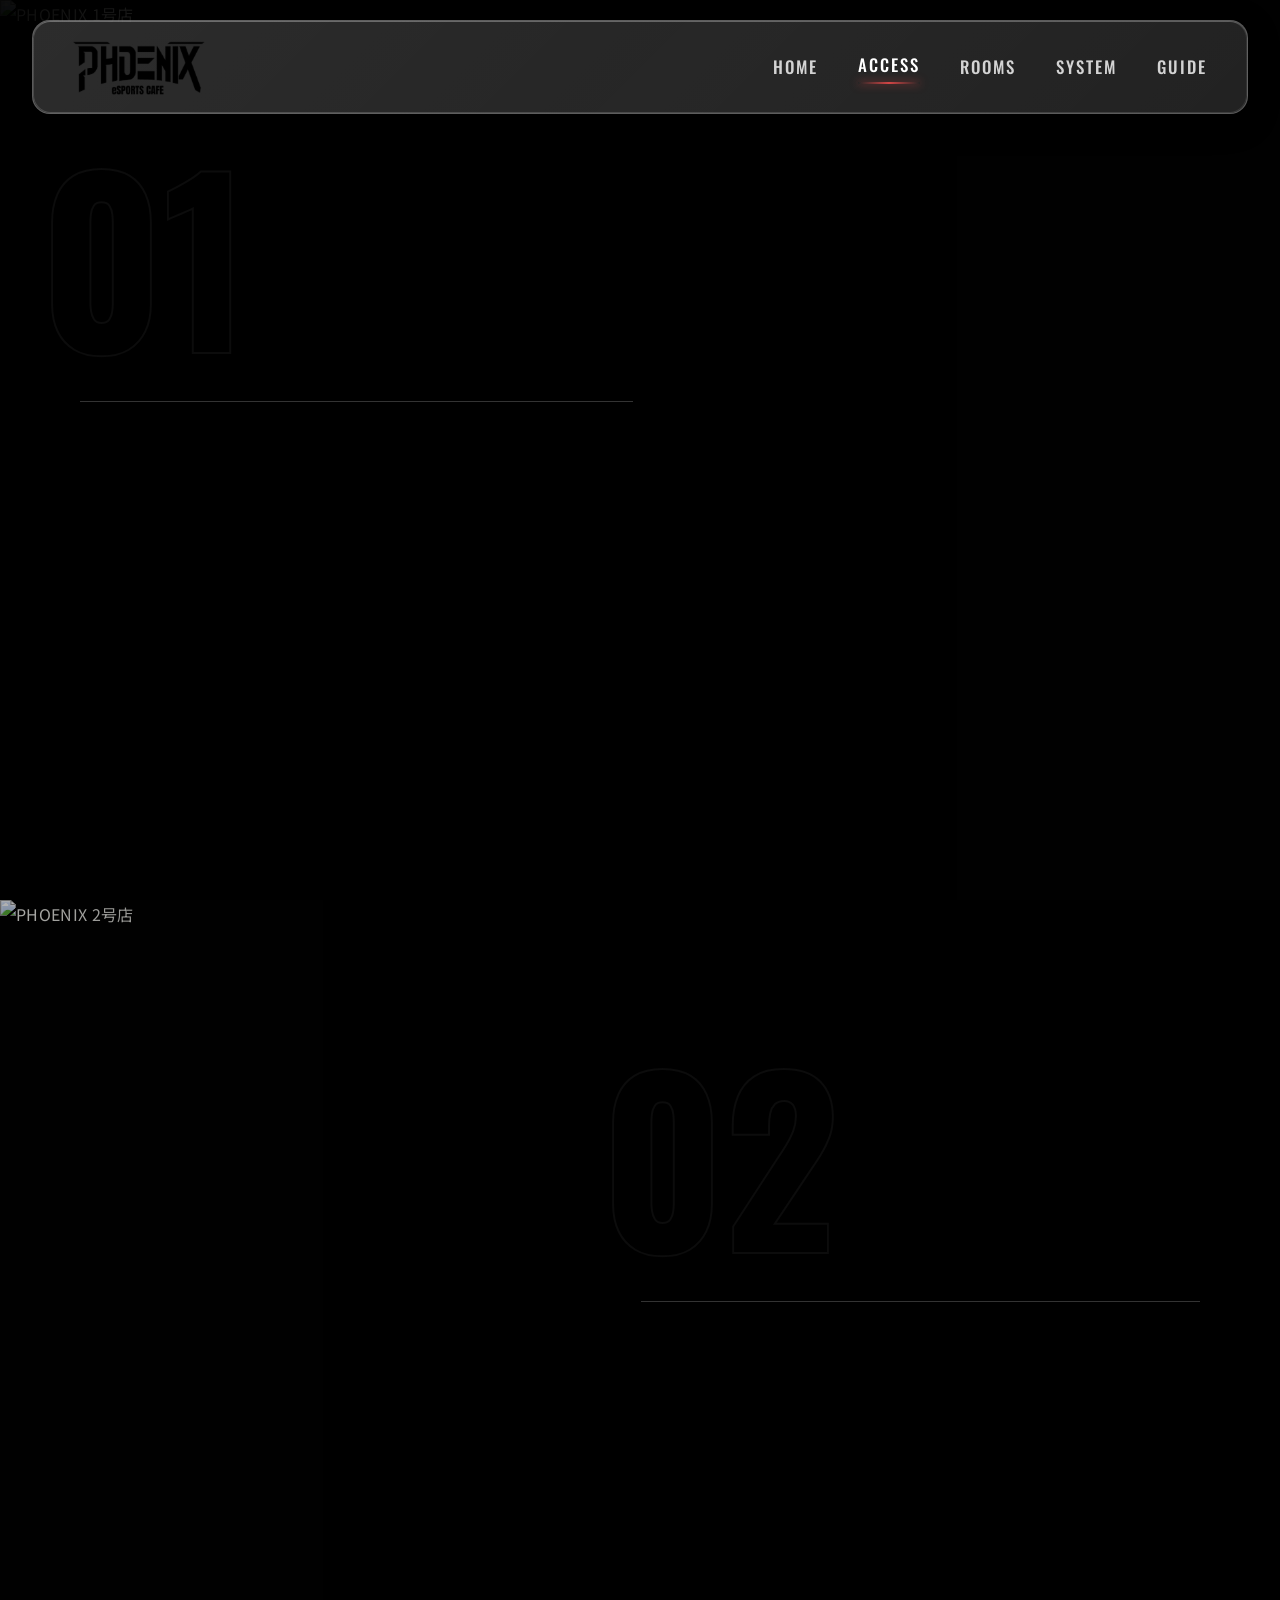
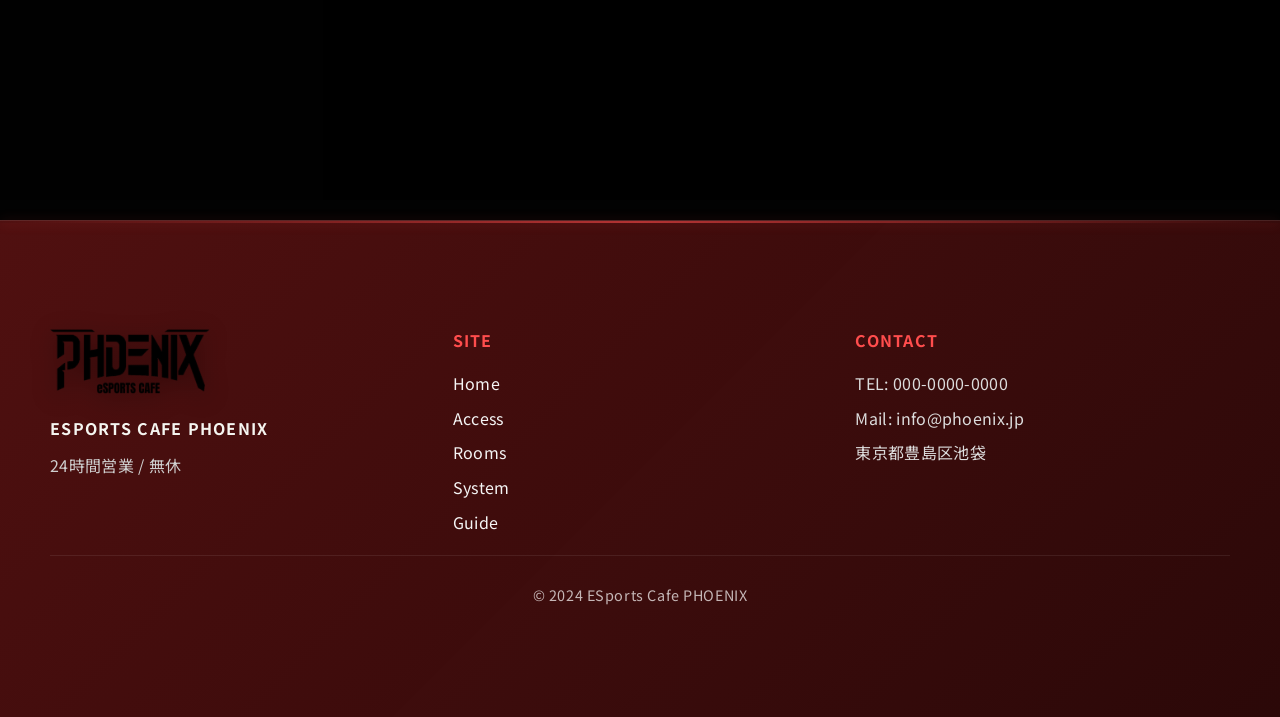
==== commit 65ff6f04: "Refactor: Update access.html, guide.html, and system.html for improved structure and styling; enhanc" ====
--- a/access.html
+++ b/access.html
@@ -34,7 +34,7 @@
   </head>
   <body>
     <!-- ============================================ -->
-    <!-- Floating HUD Header (Desktop) + Mobile Menu -->
+    <!-- 悬浮 HUD 头部（桌面）+ 移动端菜单 -->
     <!-- ============================================ -->
     <header class="hud-header">
       <div class="hud-container">
@@ -63,12 +63,7 @@
     <!-- ============================================ -->
     <!-- 主要内容区域 -->
     <!-- ============================================ -->
-    <main>
-      <div class="access-page-header">
-        <p class="eyebrow gsap-fade-up">LOCATIONS</p>
-        <h1 class="gsap-fade-up" data-delay="0.1">OUR STORES</h1>
-      </div>
-
+    <main class="access-main">
       <section class="immersive-store store-left" id="store-1">
         <div class="store-bg-layer">
           <img
@@ -198,9 +193,12 @@
       </div>
     </footer>
 
-    <!-- Mobile Full Screen Menu Overlay -->
+    <!-- 移动端全屏菜单遮罩层 -->
     <div class="mobile-menu-overlay">
       <div class="mm-bg"></div>
+      <button class="mm-close-btn" type="button" aria-label="Close menu">
+        ×
+      </button>
       <div class="mm-container">
         <nav class="mm-nav">
           <div class="mm-item">
--- a/css/style.css
+++ b/css/style.css
@@ -1,12 +1,57 @@
 @charset "UTF-8";
-:root {
-  --stack-progress: 0 // 堆叠进度值，范围 0-1，用于控制环境区域的动态变化;
-}
-
-html, body {
-  width: 100%;
-  overflow-x: hidden !important;
-  position: relative;
+html {
+  width: 100%;
+  height: auto;
+  min-height: 100%;
+  overflow-x: hidden;
+  overflow-y: scroll;
+  scroll-behavior: smooth;
+}
+
+body {
+  width: 100%;
+  min-height: 100vh;
+  height: auto !important;
+  overflow: visible !important;
+  position: relative;
+  margin: 0;
+  padding: 0;
+  -webkit-touch-callout: none;
+}
+
+.main-content-wrapper {
+  width: 100%;
+  max-width: 100%;
+  position: relative;
+  z-index: 1;
+  overflow: clip;
+}
+@supports not (overflow: clip) {
+  .main-content-wrapper {
+    overflow: hidden;
+  }
+}
+
+section, header, footer {
+  width: 100%;
+  max-width: 100%;
+  box-sizing: border-box;
+}
+
+.hero-section,
+.immersive-store,
+.store-zone {
+  width: 100%;
+  position: relative;
+  overflow: hidden;
+  min-height: 100vh;
+  min-height: 100dvh;
+}
+
+img {
+  max-width: 100%;
+  height: auto;
+  display: block;
 }
 
 *, *::before, *::after {
@@ -14,7 +59,6 @@
 }
 
 body {
-  margin: 0;
   font-family: "Noto Sans JP", sans-serif;
   font-weight: 400;
   background-color: #020202;
@@ -30,24 +74,13 @@
   }
 }
 
-h1, h2, h3, h4, h5, h6,
-.eyebrow, .label-box span,
-.cta-btn, .btn-primary, .store-link,
-.store-number, .pricing-item-price, .pricing-store-number,
-.spec-label, .spec-value,
-.env-tag, .env-sub, .env-tag-vertical, .slide-number, .env-info h3 {
-  font-family: "Oswald", sans-serif !important;
-  font-weight: 600;
-  letter-spacing: 0.04em;
-}
-
 h1 {
   font-weight: 700;
   letter-spacing: 0.04em !important;
   text-transform: uppercase;
 }
 
-.eyebrow, .spec-label, .env-sub, .store-info-label, .pricing-item-type {
+.eyebrow, .spec-label, .store-info-label, .pricing-item-type {
   letter-spacing: 0.15em !important;
   text-transform: uppercase;
   font-weight: 500;
@@ -95,498 +128,728 @@
   background-color: #050505;
   box-shadow: 0 -22px 40px rgba(0, 0, 0, 0.45);
 }
-.main-content-wrapper .product.environment {
-  position: relative;
-}
-.main-content-wrapper .product.environment::before {
-  content: "";
-  position: absolute;
-  inset: 0;
-  background: linear-gradient(180deg, rgba(5, 5, 5, 0.98), rgba(5, 5, 5, 0));
-  pointer-events: none;
-  z-index: -1;
-}
-
-.brand-concept {
-  position: relative;
-  background: #050505;
-  padding: clamp(110px, 18vh, 180px) clamp(18px, 7vw, 120px) clamp(110px, 14vh, 180px);
-  display: flex;
+
+.brand-manifesto {
+  position: relative;
+  width: 100%;
+  min-height: 85vh;
+  display: flex;
+  align-items: center;
   justify-content: center;
   overflow: hidden;
+  background: #050505;
+  padding: 100px 20px;
+}
+.brand-manifesto::before {
+  content: "";
+  position: absolute;
+  inset: 0;
+  z-index: 1;
+  pointer-events: none;
+  background: radial-gradient(circle at 30% 30%, rgba(255, 77, 77, 0.08) 0%, rgba(0, 0, 0, 0.75) 55%, rgba(0, 0, 0, 0.92) 100%);
+}
+.brand-manifesto .manifesto-bg {
+  position: absolute;
+  inset: 0;
+  z-index: 0;
+  opacity: 0.4;
+  background: url("../images/index/concept_bg.webp") center/cover no-repeat;
+  background-attachment: fixed;
+}
+.brand-manifesto .manifesto-bg .bg-texture {
+  display: none;
+}
+.brand-manifesto .manifesto-watermark {
+  position: absolute;
+  top: 50%;
+  left: 50%;
+  transform: translate(-50%, -50%);
+  width: 60vw;
+  height: 60vw;
+  z-index: 0;
+  opacity: 0.03;
+  pointer-events: none;
+}
+.brand-manifesto .manifesto-watermark img {
+  width: 100%;
+  height: 100%;
+  -o-object-fit: contain;
+     object-fit: contain;
+  transform-origin: center;
+  animation: rotate-slow 120s linear infinite;
+}
+.brand-manifesto .manifesto-container {
+  position: relative;
+  z-index: 2;
+  max-width: 1200px;
+  width: 100%;
+  display: grid;
+  grid-template-columns: 1fr 1.5fr;
+  gap: 80px;
+  align-items: center;
 }
 @media (max-width: 900px) {
-  .brand-concept .brand-inner {
+  .brand-manifesto .manifesto-container {
     grid-template-columns: 1fr;
-    gap: 36px;
-  }
-  .brand-concept .brand-vertical {
-    justify-content: flex-start;
-    border-right: none;
-    padding-inline: 0;
-  }
-  .brand-concept .brand-jp-copy {
-    font-size: clamp(2.4rem, 8vw, 3rem);
-  }
-}
-@media (max-width: 600px) {
-  .brand-concept {
-    padding: 90px 16px 110px;
-  }
-  .brand-concept .brand-vertical {
+    text-align: center;
+    gap: 50px;
+  }
+  .brand-manifesto .manifesto-container .manifesto-jp {
     justify-content: center;
-  }
-  .brand-concept .brand-en-desc {
-    font-size: 1rem;
-  }
+    margin-bottom: 30px;
+  }
+}
+.brand-manifesto .manifesto-jp {
+  display: flex;
+  align-items: flex-start;
+  justify-content: flex-end;
+  gap: 20px;
+}
+.brand-manifesto .manifesto-jp .vertical-line {
+  width: 2px;
+  height: 180px;
+  background: #ff4d4d;
+  box-shadow: 0 0 15px #ff4d4d;
+}
+.brand-manifesto .manifesto-jp .vertical-text {
+  writing-mode: vertical-rl;
+  font-family: "Noto Sans JP", sans-serif;
+  font-size: clamp(2.5rem, 4vw, 3.8rem);
+  font-weight: 700;
+  letter-spacing: 0.2em;
+  line-height: 1.6;
+  color: #fff;
+  margin: 0;
+  text-shadow: 0 0 20px rgba(255, 255, 255, 0.2), 0 0 42px rgba(255, 77, 77, 0.12);
+}
+.brand-manifesto .manifesto-en {
+  color: #fff;
+}
+.brand-manifesto .manifesto-en .eyebrow {
+  font-family: "Oswald", sans-serif;
+  font-size: 1.2rem;
+  letter-spacing: 0.3em;
+  color: #888;
+  margin-bottom: 10px;
+}
+.brand-manifesto .manifesto-en .manifesto-heading {
+  font-family: "Oswald", sans-serif;
+  font-size: clamp(3rem, 6vw, 6rem);
+  line-height: 0.9;
+  margin: 0 0 30px;
+  font-weight: 700;
+}
+.brand-manifesto .manifesto-en .manifesto-heading .outline-text {
+  color: transparent;
+  -webkit-text-stroke: 2px #fff;
+  opacity: 0.7;
+}
+.brand-manifesto .manifesto-en .manifesto-desc {
+  font-size: 1.1rem;
+  line-height: 2;
+  color: #ccc;
+  max-width: 500px;
+  font-feature-settings: "palt";
+}
+.brand-manifesto .manifesto-en .manifesto-desc .highlight {
+  color: #ff4d4d;
+  font-weight: 700;
+}
+
+@keyframes rotate-slow {
+  from {
+    transform: rotate(0deg);
+  }
+  to {
+    transform: rotate(360deg);
+  }
+}
+@media (max-width: 768px) {
+  .brand-manifesto {
+    min-height: auto;
+    padding: 80px 20px;
+  }
+  .brand-manifesto .manifesto-container {
+    display: flex;
+    flex-direction: column;
+    gap: 40px;
+  }
+  .brand-manifesto .vertical-line {
+    display: none;
+  }
+}
+.schedule-visual {
+  position: relative;
+  padding: 100px 0 120px;
+  background: #080808;
+  overflow: hidden;
+}
+.schedule-visual .schedule-bg-layer {
+  position: absolute;
+  inset: 0;
+  opacity: 0.2;
+  background: url("../images/index/environment_background.webp") center/cover no-repeat;
+  background-attachment: fixed;
+  filter: blur(10px) brightness(0.9) saturate(1.25) contrast(1.05);
+}
+.schedule-visual .schedule-bg-layer .bg-img {
+  display: none;
+}
+.schedule-visual .schedule-overlay {
+  position: absolute;
+  inset: 0;
+  background: radial-gradient(circle at center, rgba(0, 0, 0, 0.6) 0%, rgba(0, 0, 0, 0.9) 100%);
+  z-index: 1;
+}
+.schedule-visual .schedule-container {
+  position: relative;
+  z-index: 2;
+  width: 100%;
+  max-width: 1400px;
+  margin: 0 auto;
+  padding: 0 20px;
+}
+.schedule-visual .schedule-header {
+  text-align: center;
+  margin-bottom: 50px;
+}
+.schedule-visual .schedule-header .eyebrow {
+  color: #ff4d4d;
+  letter-spacing: 0.3em;
+  margin-bottom: 10px;
+}
+.schedule-visual .schedule-header h2 {
+  font-size: clamp(2.5rem, 5vw, 4rem);
+  color: #fff;
+}
+.schedule-visual .schedule-header h2 .outline-text {
+  color: transparent;
+  -webkit-text-stroke: 1px #fff;
+  opacity: 0.5;
+}
+.schedule-visual .schedule-swiper {
+  padding-bottom: 40px !important;
+  overflow: visible !important;
+}
+.schedule-visual .schedule-swiper .swiper-slide {
+  width: 320px;
+  height: 420px;
+  margin-right: 24px;
+  transition: transform 0.3s ease;
 }
 @media (max-width: 640px) {
-  .brand-concept {
-    padding: 80px 14px 90px;
-  }
-  .brand-concept .brand-inner {
-    grid-template-columns: 1fr;
-    gap: 28px;
-  }
-  .brand-concept .brand-vertical {
-    justify-content: center;
-  }
-  .brand-concept .brand-jp-copy {
-    font-size: clamp(2rem, 8vw, 2.6rem);
-  }
-  .brand-concept .brand-en {
-    max-width: 100%;
-    gap: 14px;
-  }
-}
-.brand-concept .brand-inner {
-  width: 100%;
-  max-width: 1180px;
-  display: grid;
-  grid-template-columns: minmax(120px, 180px) minmax(0, 1fr);
-  gap: clamp(48px, 8vw, 140px);
-  align-items: stretch;
-}
-.brand-concept .brand-vertical {
-  display: flex;
-  align-items: center;
-  justify-content: center;
-  padding-inline: clamp(8px, 1vw, 16px);
-  border-left: 1px solid rgba(255, 255, 255, 0.08);
-  border-right: 1px solid rgba(255, 255, 255, 0.08);
-  overflow: visible;
-}
-.brand-concept .brand-jp-copy {
-  font-family: "Noto Sans JP", sans-serif;
-  font-size: clamp(2.8rem, 5vw, 4rem);
-  color: #f6f1e5;
-  letter-spacing: 0.22em;
-  writing-mode: vertical-rl;
-  text-orientation: mixed;
-  line-height: 1.8;
-  text-shadow: 0 12px 36px rgba(0, 0, 0, 0.4);
-  display: inline-flex;
-  align-items: center;
-  justify-content: center;
-  white-space: nowrap;
-  min-height: 100%;
-}
-.brand-concept .brand-en {
-  display: flex;
-  flex-direction: column;
-  justify-content: center;
-  gap: 20px;
-  color: #e7e7e0;
-  max-width: 640px;
-  padding-block: clamp(8px, 2vh, 24px);
-  letter-spacing: 0.04em;
-}
-.brand-concept .brand-en-eyebrow {
-  margin: 0;
-  font-size: 0.82rem;
-  letter-spacing: 0.42em;
-  text-transform: uppercase;
-  color: #cfcfc4;
-  font-weight: 500;
-}
-.brand-concept .brand-divider {
-  width: 76px;
-  height: 1px;
-  background: linear-gradient(90deg, rgba(255, 255, 255, 0.28), rgba(255, 255, 255, 0.6));
-  display: inline-block;
-}
-.brand-concept .brand-en-desc {
-  margin: 0;
-  line-height: 1.9;
-  letter-spacing: 0.03em;
-  font-size: 1.08rem;
-  color: #d9d7d0;
-}
-
-.product.environment {
-  padding: 90px 16px 110px;
-  display: flex;
-  flex-direction: column;
-  gap: clamp(32px, 4vw, 64px);
-  background: #050505;
-  position: relative;
-  z-index: 2;
-  margin-top: calc(-180px * var(--stack-progress));
-  padding-top: calc(90px + 90px * var(--stack-progress));
-  border-radius: calc(26px * var(--stack-progress)) calc(26px * var(--stack-progress)) 0 0;
-  box-shadow: 0 -24px 50px rgba(0, 0, 0, 0.38);
-  transition: margin-top 0.25s linear, padding-top 0.25s linear, border-radius 0.25s linear;
-}
-@media (max-width: 1024px) {
-  .product.environment {
-    padding: 80px 16px 100px;
-    padding-top: calc(80px + 90px * var(--stack-progress));
-  }
-  .product.environment .env-slide-grid {
-    grid-template-columns: minmax(180px, 0.8fr) minmax(0, 1.6fr);
-  }
-}
-@media (max-width: 900px) {
-  .product.environment .env-slide-grid {
-    grid-template-columns: 1fr;
-    min-height: auto;
-  }
-  .product.environment .env-slide-copy {
-    grid-template-columns: auto 1fr;
-  }
-  .product.environment .env-image-frame {
-    width: 100%;
-  }
-  .product.environment .env-pagination {
-    flex-direction: column;
-    align-items: flex-start;
-    gap: 12px;
-  }
-}
-@media (max-width: 768px) {
-  .product.environment {
-    padding: 60px 16px 80px;
-    margin-top: 0;
-    padding-top: calc(60px + 90px * var(--stack-progress));
-  }
-  .product.environment .env-swiper-shell {
-    padding: 20px 16px 60px;
-    height: auto;
-    border-radius: 12px;
-  }
-  .product.environment .env-slide-grid {
-    display: flex !important;
-    flex-direction: column-reverse !important;
-    gap: 24px !important;
-    min-height: auto !important;
-    padding: 0 !important;
-    grid-template-columns: 1fr !important;
-  }
-  .product.environment .env-image-frame {
-    width: 100% !important;
-    height: auto !important;
-    aspect-ratio: 16/9;
-    margin: 0 !important;
-    max-width: none !important;
-    flex-shrink: 0;
-    border-radius: 12px;
-  }
-  .product.environment .env-image-frame img {
-    -o-object-fit: cover;
-       object-fit: cover;
-    width: 100%;
-    height: 100%;
-  }
-  .product.environment .env-slide-copy {
-    display: flex !important;
-    flex-direction: row;
-    align-items: flex-start;
-    gap: 12px;
-    width: 100%;
-    padding: 0;
-  }
-  .product.environment .env-text-block {
-    flex: 1;
-    gap: 10px;
-  }
-  .product.environment .env-slide-grid h3 {
-    font-size: 1.5rem !important;
-    margin-bottom: 8px;
-    line-height: 1.3;
-  }
-  .product.environment .env-sub {
-    font-size: 0.75rem;
-    letter-spacing: 0.2em;
-  }
-  .product.environment .env-desc {
-    font-size: 0.9rem;
-    line-height: 1.6;
-    letter-spacing: 0.01em;
-  }
-  .product.environment .env-tag-vertical {
-    writing-mode: vertical-rl;
-    padding: 10px 6px;
-    font-size: 1rem;
-    align-self: stretch;
-    display: flex;
-    align-items: center;
-    justify-content: center;
-    background: rgba(255, 255, 255, 0.05);
-    border: 1px solid rgba(255, 255, 255, 0.1);
-    border-radius: 8px;
-    flex-shrink: 0;
-  }
-  .product.environment .swiper-slide {
-    height: auto !important;
-  }
-  .product.environment .env-nav {
-    bottom: 16px;
-    right: 16px;
-    gap: 8px;
-    z-index: 10;
-  }
-  .product.environment .env-nav-btn {
-    width: 36px;
-    height: 36px;
-    font-size: 1.2rem;
-  }
-  .product.environment .env-pagination {
-    margin-top: 16px;
-    height: 2px;
-  }
-}
-@media (max-width: 720px) {
-  .product.environment .env-carousel {
-    border-radius: 10px;
-  }
-}
-.product.environment .env-header {
-  text-align: left;
-  max-width: 1080px;
-  margin: 0 auto;
-  display: flex;
-  flex-direction: column;
-  gap: 10px;
-}
-@media (max-width: 640px) {
-  .product.environment .env-header {
-    text-align: center;
-    gap: 8px;
-  }
-}
-.product.environment .env-header .eyebrow {
-  letter-spacing: 0.18em;
-  font-size: 0.85rem;
-  color: #ff4d4d;
-  margin: 0;
-  text-transform: uppercase;
-}
-@media (max-width: 640px) {
-  .product.environment .env-header .eyebrow {
-    font-size: 0.75rem;
-    letter-spacing: 0.15em;
-  }
-}
-.product.environment .env-header h2 {
-  margin: 0;
-  font-size: 2rem;
-  letter-spacing: 0.08em;
-}
-@media (max-width: 640px) {
-  .product.environment .env-header h2 {
-    font-size: 1.5rem;
-    letter-spacing: 0.06em;
-  }
-}
-.product.environment .env-header .lead {
-  margin: 0;
-  color: #dcdcdc;
-  line-height: 1.6;
-}
-@media (max-width: 640px) {
-  .product.environment .env-header .lead {
-    font-size: 0.9rem;
-    line-height: 1.5;
-    padding: 0 8px;
-  }
-}
-.product.environment .env-swiper-shell {
-  width: 100%;
-  max-width: 1220px;
-  margin: 0 auto;
-  box-sizing: border-box;
-  border: 1px solid rgba(255, 255, 255, 0.06);
-  border-radius: 18px;
-  padding: clamp(24px, 4vw, 36px) clamp(18px, 4vw, 28px) clamp(22px, 3vw, 32px);
-  background: #0a0a0a;
-  box-shadow: 0 26px 60px rgba(0, 0, 0, 0.55);
-  position: relative;
-  overflow: hidden;
-}
-.product.environment .environment-slider {
-  width: 100%;
-}
-.product.environment .environment-slider .swiper-wrapper {
-  align-items: stretch;
-}
-.product.environment .environment-slider .swiper-slide {
-  height: auto;
-  display: flex;
-  align-items: stretch;
-  transition: opacity 0.35s ease;
-}
-.product.environment .environment-slider .swiper-slide .env-tag-vertical,
-.product.environment .environment-slider .swiper-slide .env-sub,
-.product.environment .environment-slider .swiper-slide .env-slide-grid h3,
-.product.environment .environment-slider .swiper-slide .env-desc {
-  opacity: 0;
-  transform: translateY(14px);
-  transition: opacity 0.65s ease, transform 0.65s ease;
-}
-.product.environment .environment-slider .swiper-slide .env-text-block > *:nth-child(1) {
-  transition-delay: 0.05s;
-}
-.product.environment .environment-slider .swiper-slide .env-text-block > *:nth-child(2) {
-  transition-delay: 0.12s;
-}
-.product.environment .environment-slider .swiper-slide .env-text-block > *:nth-child(3) {
-  transition-delay: 0.18s;
-}
-.product.environment .environment-slider .swiper-slide.is-active .env-tag-vertical,
-.product.environment .environment-slider .swiper-slide.is-active .env-sub,
-.product.environment .environment-slider .swiper-slide.is-active .env-slide-grid h3,
-.product.environment .environment-slider .swiper-slide.is-active .env-desc, .product.environment .environment-slider .swiper-slide.swiper-slide-active .env-tag-vertical,
-.product.environment .environment-slider .swiper-slide.swiper-slide-active .env-sub,
-.product.environment .environment-slider .swiper-slide.swiper-slide-active .env-slide-grid h3,
-.product.environment .environment-slider .swiper-slide.swiper-slide-active .env-desc {
-  opacity: 1;
-  transform: translateY(0);
-}
-.product.environment .env-slide-grid {
-  display: grid;
-  grid-template-columns: minmax(220px, 0.9fr) minmax(420px, 1.8fr);
-  align-items: center;
-  gap: clamp(28px, 6vw, 80px);
-  width: 100%;
-  min-height: 420px;
-}
-.product.environment .env-slide-grid h3 {
-  margin: 0;
-  font-size: clamp(1.6rem, 3vw, 2rem);
-  letter-spacing: 0.06em;
-  color: #ffffff;
-}
-.product.environment .env-slide-copy {
-  display: grid;
-  grid-template-columns: auto 1fr;
-  gap: 18px;
-  align-items: center;
-  color: #f1f1f1;
-}
-.product.environment .env-tag-vertical {
-  font-family: "Oswald", sans-serif;
-  writing-mode: vertical-rl;
-  letter-spacing: 0.18em;
-  font-size: 1.6rem;
-  color: #f6f1e5;
-  padding: 18px 10px;
-  border: 1px solid rgba(255, 255, 255, 0.12);
-  border-radius: 12px;
-  background: rgba(255, 255, 255, 0.02);
-  box-shadow: 0 18px 36px rgba(0, 0, 0, 0.35);
-}
-.product.environment .env-text-block {
-  display: flex;
-  flex-direction: column;
-  gap: 12px;
-  justify-content: center;
-}
-.product.environment .env-sub {
-  margin: 0;
-  letter-spacing: 0.3em;
-  font-size: 0.85rem;
-  color: rgba(255, 255, 255, 0.7);
-  text-transform: uppercase;
-}
-.product.environment .env-desc {
-  margin: 0;
-  color: #d8d8d3;
-  line-height: 1.8;
-  letter-spacing: 0.02em;
-}
-.product.environment .env-slide-visual {
-  display: flex;
-  justify-content: center;
-  align-items: center;
-}
-.product.environment .env-image-frame {
-  width: 100%;
-  max-width: 780px;
-  aspect-ratio: 16/9;
-  min-height: 360px;
-  margin-left: auto;
-  margin-right: auto;
+  .schedule-visual .schedule-swiper .swiper-slide {
+    width: 280px;
+    height: 380px;
+    margin-right: 16px;
+  }
+}
+.schedule-visual .event-poster-card {
+  position: relative;
+  width: 100%;
+  height: 100%;
   border-radius: 16px;
   overflow: hidden;
-  box-shadow: 0 24px 48px rgba(0, 0, 0, 0.55), 0 12px 20px rgba(0, 0, 0, 0.35);
-  background: #0f0f0f;
-  border: 1px solid rgba(255, 255, 255, 0.08);
-  transform: translateZ(0);
-}
-.product.environment .env-image-frame img {
+  border: 1px solid rgba(255, 255, 255, 0.1);
+  background: #000;
+  display: flex;
+  flex-direction: column;
+  justify-content: space-between;
+  transition: all 0.3s ease;
+}
+.schedule-visual .event-poster-card:hover {
+  transform: translateY(-10px);
+  border-color: #ff4d4d;
+  box-shadow: 0 20px 40px rgba(0, 0, 0, 0.6);
+}
+.schedule-visual .event-poster-card:hover .card-bg img {
+  transform: scale(1.1);
+}
+.schedule-visual .event-poster-card:hover .card-btn {
+  background: #ff4d4d;
+  border-color: #ff4d4d;
+  color: #fff;
+}
+.schedule-visual .event-poster-card .card-bg {
+  position: absolute;
+  inset: 0;
+  z-index: 0;
+}
+.schedule-visual .event-poster-card .card-bg img {
   width: 100%;
   height: 100%;
   -o-object-fit: cover;
      object-fit: cover;
+  transition: transform 0.5s ease;
+  filter: brightness(0.6);
+}
+.schedule-visual .event-poster-card .card-overlay {
+  position: absolute;
+  inset: 0;
+  background: linear-gradient(180deg, rgba(0, 0, 0, 0.2) 0%, rgba(0, 0, 0, 0.9) 100%);
+  z-index: 1;
+}
+.schedule-visual .event-poster-card .card-top {
+  position: relative;
+  z-index: 2;
+  padding: 20px;
+  display: flex;
+  justify-content: space-between;
+  align-items: flex-start;
+}
+.schedule-visual .event-poster-card .card-top .date-badge {
+  background: rgba(0, 0, 0, 0.7);
+  backdrop-filter: blur(5px);
+  -webkit-backdrop-filter: blur(5px);
+  border: 1px solid rgba(255, 255, 255, 0.2);
+  border-radius: 8px;
+  padding: 8px 12px;
+  text-align: center;
+  display: flex;
+  flex-direction: column;
+}
+.schedule-visual .event-poster-card .card-top .date-badge .month {
+  font-size: 0.7rem;
+  color: #aaa;
+  font-weight: 700;
+}
+.schedule-visual .event-poster-card .card-top .date-badge .day {
+  font-size: 1.4rem;
+  color: #fff;
+  font-weight: 700;
+  line-height: 1;
+}
+.schedule-visual .event-poster-card .card-top .tag {
+  padding: 4px 10px;
+  border-radius: 4px;
+  font-size: 0.75rem;
+  font-weight: 600;
+  text-transform: uppercase;
+  letter-spacing: 0.05em;
+}
+.schedule-visual .event-poster-card .card-top .tag.tag-red {
+  background: #ff4d4d;
+  color: #fff;
+}
+.schedule-visual .event-poster-card .card-top .tag.tag-gold {
+  background: #ffc107;
+  color: #000;
+}
+.schedule-visual .event-poster-card .card-top .tag.tag-blue {
+  background: #00bcd4;
+  color: #000;
+}
+.schedule-visual .event-poster-card .card-bottom {
+  position: relative;
+  z-index: 2;
+  padding: 24px;
+}
+.schedule-visual .event-poster-card .card-bottom .event-time {
+  font-size: 0.85rem;
+  color: #ccc;
+  margin: 0 0 6px;
+  font-family: "Oswald", sans-serif;
+}
+.schedule-visual .event-poster-card .card-bottom .event-title {
+  font-size: 1.4rem;
+  color: #fff;
+  margin: 0 0 20px;
+  line-height: 1.2;
+  text-transform: uppercase;
+}
+.schedule-visual .event-poster-card .card-bottom .card-btn {
+  display: inline-flex;
+  align-items: center;
+  gap: 8px;
+  padding: 10px 20px;
+  border: 1px solid rgba(255, 255, 255, 0.3);
+  border-radius: 4px;
+  color: #fff;
+  text-decoration: none;
+  font-size: 0.9rem;
+  font-weight: 600;
+  transition: all 0.3s ease;
+  backdrop-filter: blur(5px);
+  -webkit-backdrop-filter: blur(5px);
+  background: rgba(0, 0, 0, 0.2);
+}
+.schedule-visual .event-poster-card .card-bottom .card-btn .arrow {
+  transition: transform 0.3s ease;
+}
+.schedule-visual .event-poster-card .card-bottom .card-btn:hover .arrow {
+  transform: translateX(4px);
+}
+.schedule-visual .swiper-scrollbar.schedule-scrollbar {
+  background: rgba(255, 255, 255, 0.1);
+  height: 4px;
+  bottom: 0;
+  left: 20px;
+  right: 20px;
+  width: auto;
+}
+.schedule-visual .swiper-scrollbar.schedule-scrollbar .swiper-scrollbar-drag {
+  background: #ff4d4d;
+}
+
+.news-cinematic {
+  position: relative;
+  padding: 80px 20px 120px;
+  display: flex;
+  align-items: center;
+  justify-content: center;
+  overflow: hidden;
+}
+.news-cinematic .news-bg-layer {
+  position: absolute;
+  inset: 0;
+  z-index: 0;
+  background: url("../images/index/environment_background.webp") center/cover no-repeat;
+  background-attachment: fixed;
+  filter: grayscale(100%) brightness(0.3) hue-rotate(180deg);
+}
+.news-cinematic .news-bg-layer .bg-img {
+  display: none;
+}
+.news-cinematic .news-overlay {
+  position: absolute;
+  inset: 0;
+  background: rgba(5, 5, 5, 0.8);
+  z-index: 1;
+}
+.news-cinematic .news-container {
+  position: relative;
+  z-index: 2;
+  width: 100%;
+  max-width: 900px;
+}
+.news-cinematic .news-header {
+  text-align: center;
+  margin-bottom: 50px;
+}
+.news-cinematic .news-header .eyebrow {
+  color: #ff4d4d;
+  letter-spacing: 0.3em;
+  margin-bottom: 10px;
+  font-family: "Oswald", sans-serif;
+}
+.news-cinematic .news-header h2 {
+  font-family: "Oswald", sans-serif;
+  font-size: clamp(2rem, 4vw, 3.5rem);
+  line-height: 1;
+  color: #fff;
+}
+.news-cinematic .news-header h2 .outline-text {
+  color: transparent;
+  -webkit-text-stroke: 1px #fff;
+  opacity: 0.6;
+}
+.news-cinematic .news-list {
+  display: flex;
+  flex-direction: column;
+  border-top: 1px solid rgba(255, 255, 255, 0.1);
+}
+.news-cinematic .news-item {
+  display: flex;
+  align-items: center;
+  padding: 24px 10px;
+  border-bottom: 1px solid rgba(255, 255, 255, 0.1);
+  text-decoration: none;
+  transition: all 0.3s ease;
+  background: transparent;
+}
+.news-cinematic .news-item:hover {
+  background: rgba(255, 255, 255, 0.05);
+  padding-left: 20px;
+}
+.news-cinematic .news-item:hover .news-title {
+  color: #ff4d4d;
+}
+.news-cinematic .news-item:hover .news-arrow {
+  transform: translateX(5px);
+  opacity: 1;
+}
+.news-cinematic .news-item .news-meta {
+  display: flex;
+  align-items: center;
+  gap: 15px;
+  min-width: 220px;
+}
+.news-cinematic .news-item .news-meta .news-date {
+  font-family: "Oswald", sans-serif;
+  color: #888;
+  font-size: 0.95rem;
+  letter-spacing: 0.05em;
+}
+.news-cinematic .news-item .news-meta .news-cat {
+  font-family: "Oswald", sans-serif;
+  font-size: 0.75rem;
+  padding: 2px 8px;
+  border: 1px solid rgba(255, 255, 255, 0.2);
+  border-radius: 2px;
+  color: #ccc;
+}
+.news-cinematic .news-item .news-meta .news-cat.cat-system {
+  border-color: #ff4d4d;
+  color: #ff4d4d;
+}
+.news-cinematic .news-item .news-meta .news-cat.cat-maintenance {
+  border-color: #9c27b0;
+  color: #9c27b0;
+}
+.news-cinematic .news-item .news-meta .news-cat.cat-info {
+  border-color: #00bcd4;
+  color: #00bcd4;
+}
+.news-cinematic .news-item .news-meta .news-cat.cat-campaign {
+  border-color: #ffc107;
+  color: #ffc107;
+}
+.news-cinematic .news-item .news-title {
+  flex: 1;
+  color: #fff;
+  font-size: 1.05rem;
+  margin: 0;
+  font-weight: 400;
+  transition: color 0.3s ease;
+  white-space: nowrap;
+  overflow: hidden;
+  text-overflow: ellipsis;
+}
+.news-cinematic .news-item .news-arrow {
+  font-family: "Oswald", sans-serif;
+  color: #ff4d4d;
+  opacity: 0;
+  transform: translateX(-10px);
+  transition: all 0.3s ease;
+  font-size: 1.2rem;
+}
+@media (max-width: 768px) {
+  .news-cinematic .news-item {
+    flex-direction: column;
+    align-items: flex-start;
+    gap: 10px;
+    padding: 20px 0;
+  }
+  .news-cinematic .news-item .news-meta {
+    width: 100%;
+    min-width: auto;
+    gap: 12px;
+  }
+  .news-cinematic .news-item .news-title {
+    white-space: normal;
+    font-size: 1rem;
+    line-height: 1.5;
+  }
+  .news-cinematic .news-item .news-arrow {
+    display: none;
+  }
+}
+.news-cinematic .news-footer {
+  text-align: right;
+  margin-top: 30px;
+}
+.news-cinematic .news-footer .view-all-link {
+  color: #888;
+  font-family: "Oswald", sans-serif;
+  font-size: 0.9rem;
+  text-decoration: none;
+  letter-spacing: 0.1em;
+  border-bottom: 1px solid transparent;
+  transition: all 0.3s ease;
+}
+.news-cinematic .news-footer .view-all-link:hover {
+  color: #fff;
+  border-color: #fff;
+}
+
+.store-environment-cinematic {
+  position: relative;
+  width: 100%;
+  height: 75vh;
+  min-height: 600px;
+  background: #020202;
+  overflow: hidden;
+}
+.store-environment-cinematic .carousel-header-overlay {
+  position: absolute;
+  top: 60px;
+  left: 5%;
+  z-index: 10;
+  pointer-events: none;
+}
+.store-environment-cinematic .carousel-header-overlay .eyebrow {
+  color: #ff4d4d;
+  font-size: 1rem;
+  margin-bottom: 10px;
+  font-family: "Oswald", sans-serif;
+  letter-spacing: 0.2em;
+}
+.store-environment-cinematic .carousel-header-overlay h2 {
+  color: #fff;
+  font-size: clamp(2rem, 4vw, 3.5rem);
+  margin: 0;
+  font-family: "Noto Sans JP", sans-serif;
+  font-weight: 700;
+}
+
+.cinematic-swiper {
+  width: 100%;
+  height: 100%;
+}
+.cinematic-swiper .swiper-slide {
+  position: relative;
+  overflow: hidden;
+}
+.cinematic-swiper .swiper-slide .slide-content {
+  position: absolute;
+  bottom: 100px;
+  left: 5%;
+  z-index: 5;
+  max-width: 500px;
+  opacity: 0;
+  transform: translateY(30px);
+  transition: all 0.8s ease-out 0.3s;
+}
+.cinematic-swiper .swiper-slide .slide-content .slide-title {
+  font-family: "Oswald", sans-serif;
+  font-size: clamp(2.5rem, 5vw, 4rem);
+  color: #fff;
+  margin: 0 0 15px;
+  line-height: 1;
+  text-transform: uppercase;
+  text-shadow: 0 5px 20px rgba(0, 0, 0, 0.5);
+}
+.cinematic-swiper .swiper-slide .slide-content .slide-desc {
+  color: #ccc;
+  font-size: 1.1rem;
+  line-height: 1.6;
+}
+.cinematic-swiper .swiper-slide .slide-bg-wrap {
+  position: absolute;
+  inset: 0;
+  z-index: 1;
+}
+.cinematic-swiper .swiper-slide .slide-bg-wrap::after {
+  content: "";
+  position: absolute;
+  inset: 0;
+  background: linear-gradient(0deg, rgba(0, 0, 0, 0.9) 0%, rgba(0, 0, 0, 0.4) 60%, rgba(0, 0, 0, 0.4) 100%);
+}
+.cinematic-swiper .swiper-slide .slide-bg-img {
+  width: 100%;
+  height: 100%;
+  -o-object-fit: cover;
+     object-fit: cover;
+  transform: scale(1);
+  transition: transform 8s cubic-bezier(0.25, 0.46, 0.45, 0.94);
+}
+.cinematic-swiper .swiper-slide.swiper-slide-active .slide-bg-img {
+  transform: scale(1.1);
+}
+.cinematic-swiper .swiper-slide.swiper-slide-active .slide-content {
+  opacity: 1;
+  transform: translateY(0);
+}
+
+.cinematic-controls {
+  position: absolute;
+  bottom: 40px;
+  left: 5%;
+  right: 5%;
+  z-index: 10;
+  display: flex;
+  align-items: center;
+  justify-content: space-between;
+}
+.cinematic-controls .swiper-pagination-fraction {
+  font-family: "Oswald", sans-serif;
+  color: #fff;
+  font-size: 1.2rem;
+  letter-spacing: 0.1em;
+  position: static;
+  width: auto;
+}
+.cinematic-controls .swiper-pagination-fraction .swiper-pagination-current {
+  color: #ff4d4d;
+  font-size: 1.5rem;
+  font-weight: 700;
+}
+.cinematic-controls .swiper-pagination-progressbar-fill {
+  position: absolute;
+  bottom: -20px;
+  left: 0;
+  width: 100%;
+  height: 4px;
+  background: rgba(255, 255, 255, 0.2);
+}
+.cinematic-controls .swiper-pagination-progressbar-fill .progress-bar-track {
   display: block;
-  filter: saturate(0.98);
-  transition: transform 0.7s ease;
-}
-.product.environment .env-image-frame:hover img {
-  transform: scale(1.05);
-}
-.product.environment .env-pagination {
-  position: relative;
-  margin-top: clamp(18px, 3vw, 30px);
-  height: 3px;
-  background: rgba(255, 255, 255, 0.12);
-  border-radius: 999px;
-  overflow: hidden;
-}
-.product.environment .env-pagination.swiper-pagination-progressbar {
-  background: rgba(255, 255, 255, 0.12);
-}
-.product.environment .env-pagination .swiper-pagination-progressbar-fill {
+  height: 100%;
   background: #ff4d4d;
-  border-radius: 999px;
-}
-.product.environment .env-nav {
-  position: absolute;
-  right: clamp(12px, 2vw, 18px);
-  bottom: clamp(18px, 3vw, 26px);
-  display: flex;
-  gap: 10px;
-  z-index: 5;
-}
-.product.environment .env-nav-btn {
-  width: 42px;
-  height: 42px;
-  border-radius: 50%;
+  width: 0%;
+  transition: width 0.3s linear;
+}
+.cinematic-controls .custom-arrow {
+  color: #fff;
   border: 1px solid rgba(255, 255, 255, 0.3);
-  background: rgba(0, 0, 0, 0.5);
-  color: #ffffff;
-  display: grid;
-  place-items: center;
+  width: 50px;
+  height: 50px;
+  display: flex;
+  align-items: center;
+  justify-content: center;
   cursor: pointer;
-  transition: transform 0.2s ease, box-shadow 0.2s ease, border-color 0.2s ease, background 0.2s ease;
-}
-.product.environment .env-nav-btn:hover {
-  transform: translateY(-2px);
-  box-shadow: 0 12px 24px rgba(0, 0, 0, 0.35);
+  transition: all 0.3s ease;
+  -webkit-backdrop-filter: blur(5px);
+          backdrop-filter: blur(5px);
+  background: rgba(0, 0, 0, 0.3);
+  font-family: sans-serif;
+  font-weight: 300;
+  position: static;
+  margin: 0;
+  padding: 0;
+}
+.cinematic-controls .custom-arrow:hover {
   border-color: #ff4d4d;
-  background: rgba(0, 0, 0, 0.7);
-}
-
+  background: #ff4d4d;
+  color: #fff;
+}
+.cinematic-controls .custom-arrow::after {
+  display: none;
+}
+.cinematic-controls .custom-arrow.swiper-button-prev {
+  margin-right: auto;
+  margin-left: 40px;
+}
+.cinematic-controls .custom-arrow.swiper-button-next {
+  margin-left: 20px;
+}
+
+@media (max-width: 768px) {
+  .store-environment-cinematic {
+    height: 60vh;
+  }
+  .store-environment-cinematic .carousel-header-overlay {
+    top: 40px;
+    left: 20px;
+    right: 20px;
+  }
+  .cinematic-swiper .swiper-slide .slide-content {
+    bottom: 80px;
+    left: 20px;
+    right: 20px;
+    max-width: 560px;
+  }
+  .cinematic-controls {
+    left: 20px;
+    right: 20px;
+    bottom: 30px;
+  }
+  .cinematic-controls .custom-arrow {
+    width: 40px;
+    height: 40px;
+    margin-left: 10px !important;
+  }
+}
 .pricing {
   padding: 90px 16px 110px;
   display: flex;
@@ -1039,279 +1302,6 @@
   text-shadow: 0 0 10px rgba(255, 77, 77, 0.3);
 }
 
-.equipment-specs {
-  padding: 90px 16px 110px;
-  display: flex;
-  flex-direction: column;
-  align-items: center;
-  gap: clamp(40px, 6vw, 80px);
-  background: #020202;
-  position: relative;
-}
-@media (max-width: 640px) {
-  .equipment-specs {
-    padding: 70px 14px 90px;
-    gap: 32px;
-  }
-}
-.equipment-specs .equipment-header {
-  text-align: center;
-  max-width: 900px;
-  margin: 0 auto;
-  padding: 60px 20px 40px;
-  position: relative;
-  display: flex;
-  flex-direction: column;
-  gap: 24px;
-}
-@media (max-width: 640px) {
-  .equipment-specs .equipment-header {
-    padding: 50px 16px 30px;
-    gap: 20px;
-  }
-}
-.equipment-specs .equipment-header::before {
-  content: "";
-  position: absolute;
-  top: 0;
-  left: 50%;
-  transform: translateX(-50%);
-  width: 120px;
-  height: 1px;
-  background: linear-gradient(90deg, transparent, rgba(255, 77, 77, 0.6), transparent);
-  box-shadow: 0 0 20px rgba(255, 77, 77, 0.4);
-}
-.equipment-specs .equipment-header::after {
-  content: "";
-  position: absolute;
-  bottom: 0;
-  left: 50%;
-  transform: translateX(-50%);
-  width: 200px;
-  height: 1px;
-  background: linear-gradient(90deg, transparent, rgba(255, 255, 255, 0.2), rgba(255, 77, 77, 0.3), rgba(255, 255, 255, 0.2), transparent);
-  animation: line-expand 3s ease-in-out infinite;
-}
-.equipment-specs .equipment-header .eyebrow {
-  letter-spacing: 0.25em;
-  font-size: 0.75rem;
-  font-weight: 500;
-  margin: 0;
-  text-transform: uppercase;
-  position: relative;
-  display: inline-block;
-  align-self: center;
-  background: linear-gradient(135deg, #ff4d4d, #ff6b6b, #ff8c8c, #ff4d4d);
-  -webkit-background-clip: text;
-  background-clip: text;
-  -webkit-text-fill-color: transparent;
-  background-size: 300% 300%;
-  animation: gradient-shift 5s ease infinite;
-  filter: drop-shadow(0 0 12px rgba(255, 77, 77, 0.6));
-  padding: 0 40px;
-}
-.equipment-specs .equipment-header .eyebrow::before, .equipment-specs .equipment-header .eyebrow::after {
-  content: "•";
-  position: absolute;
-  top: 50%;
-  transform: translateY(-50%);
-  color: rgba(255, 77, 77, 0.5);
-  font-size: 1.2rem;
-  animation: dot-pulse 2s ease-in-out infinite;
-}
-.equipment-specs .equipment-header .eyebrow::before {
-  left: 0;
-  animation-delay: 0s;
-}
-.equipment-specs .equipment-header .eyebrow::after {
-  right: 0;
-  animation-delay: 1s;
-}
-@media (max-width: 640px) {
-  .equipment-specs .equipment-header .eyebrow {
-    padding: 0 30px;
-    font-size: 0.7rem;
-  }
-}
-.equipment-specs .equipment-header h2 {
-  margin: 0;
-  font-size: clamp(2rem, 5vw, 3.5rem);
-  letter-spacing: 0.15em;
-  font-weight: 200;
-  position: relative;
-  color: #ffffff;
-  text-shadow: 0 0 20px rgba(255, 77, 77, 0.3), 0 0 40px rgba(255, 77, 77, 0.2), 0 2px 4px rgba(0, 0, 0, 0.5), 0 4px 8px rgba(0, 0, 0, 0.3);
-}
-.equipment-specs .equipment-header h2::before {
-  content: "";
-  position: absolute;
-  top: 50%;
-  left: 50%;
-  transform: translate(-50%, -50%);
-  width: 120%;
-  height: 120%;
-  background: radial-gradient(ellipse at center, rgba(255, 77, 77, 0.15) 0%, transparent 70%);
-  z-index: -1;
-  animation: text-glow 4s ease-in-out infinite;
-  padding: 20px 0;
-}
-.equipment-specs .equipment-header h2::after {
-  content: "";
-  position: absolute;
-  left: 50%;
-  bottom: 0;
-  transform: translateX(-50%);
-  width: 80px;
-  height: 2px;
-  background: linear-gradient(90deg, transparent, rgba(255, 77, 77, 0.8), transparent);
-  box-shadow: 0 0 15px rgba(255, 77, 77, 0.6);
-  animation: underline-glow 2.5s ease-in-out infinite;
-}
-@media (max-width: 640px) {
-  .equipment-specs .equipment-header h2 {
-    padding: 16px 0;
-    letter-spacing: 0.1em;
-  }
-}
-.equipment-specs .equipment-header .lead {
-  margin: 8px auto 0;
-  position: relative;
-  max-width: 700px;
-  display: flex;
-  flex-direction: column;
-  gap: 12px;
-}
-@media (max-width: 640px) {
-  .equipment-specs .equipment-header .lead {
-    max-width: 100%;
-    gap: 10px;
-  }
-}
-.equipment-specs .equipment-header .lead p {
-  margin: 0;
-  color: rgba(255, 255, 255, 0.75);
-  line-height: 1.8;
-  font-size: clamp(0.9rem, 2.5vw, 1.05rem);
-  font-weight: 300;
-  letter-spacing: 0.05em;
-  text-align: center;
-  text-shadow: 0 1px 3px rgba(0, 0, 0, 0.3);
-}
-@media (max-width: 640px) {
-  .equipment-specs .equipment-header .lead p {
-    line-height: 1.7;
-    font-size: 0.9rem;
-  }
-}
-.equipment-specs .equipment-grid {
-  width: 100%;
-  max-width: 1400px;
-  display: grid;
-  gap: clamp(24px, 4vw, 40px);
-  grid-template-columns: repeat(auto-fit, minmax(280px, 1fr));
-}
-@media (max-width: 768px) {
-  .equipment-specs .equipment-grid {
-    grid-template-columns: repeat(auto-fit, minmax(250px, 1fr));
-    gap: 24px;
-  }
-}
-@media (max-width: 640px) {
-  .equipment-specs .equipment-grid {
-    grid-template-columns: 1fr;
-    gap: 20px;
-  }
-}
-.equipment-specs .equipment-card {
-  background: linear-gradient(135deg, rgba(10, 10, 10, 0.95), rgba(15, 15, 15, 0.9));
-  backdrop-filter: blur(20px);
-  -webkit-backdrop-filter: blur(20px);
-  border: 1px solid rgba(255, 77, 77, 0.2);
-  border-radius: 20px;
-  overflow: hidden;
-  transition: all 0.4s cubic-bezier(0.4, 0, 0.2, 1);
-  display: flex;
-  flex-direction: column;
-  position: relative;
-  box-shadow: 0 8px 32px rgba(0, 0, 0, 0.4), 0 0 0 1px rgba(255, 77, 77, 0.1) inset;
-}
-.equipment-specs .equipment-card:hover {
-  transform: translateY(-8px);
-  border-color: rgba(255, 77, 77, 0.4);
-  box-shadow: 0 16px 48px rgba(0, 0, 0, 0.6), 0 0 0 1px rgba(255, 77, 77, 0.2) inset, 0 0 40px rgba(255, 77, 77, 0.2);
-}
-.equipment-specs .equipment-card .equipment-image {
-  width: 100%;
-  height: 280px;
-  overflow: hidden;
-  position: relative;
-  background: linear-gradient(135deg, rgba(20, 20, 20, 0.8), rgba(10, 10, 10, 0.9));
-}
-@media (max-width: 640px) {
-  .equipment-specs .equipment-card .equipment-image {
-    height: 240px;
-  }
-}
-.equipment-specs .equipment-card .equipment-image img {
-  width: 100%;
-  height: 100%;
-  -o-object-fit: cover;
-     object-fit: cover;
-  -o-object-position: center;
-     object-position: center;
-  transition: transform 0.5s cubic-bezier(0.4, 0, 0.2, 1);
-}
-.equipment-specs .equipment-card .equipment-image::after {
-  content: "";
-  position: absolute;
-  inset: 0;
-  background: linear-gradient(180deg, transparent 0%, rgba(0, 0, 0, 0.3) 100%);
-  pointer-events: none;
-}
-.equipment-specs .equipment-card:hover .equipment-image img {
-  transform: scale(1.1);
-}
-.equipment-specs .equipment-card .equipment-content {
-  padding: 24px;
-  display: flex;
-  flex-direction: column;
-  gap: 12px;
-  flex: 1;
-}
-@media (max-width: 640px) {
-  .equipment-specs .equipment-card .equipment-content {
-    padding: 20px;
-    gap: 10px;
-  }
-}
-.equipment-specs .equipment-card .equipment-content h3 {
-  margin: 0;
-  font-size: 1.3rem;
-  font-weight: 400;
-  letter-spacing: 0.08em;
-  color: #ffffff;
-  text-shadow: 0 0 10px rgba(255, 77, 77, 0.3);
-}
-@media (max-width: 640px) {
-  .equipment-specs .equipment-card .equipment-content h3 {
-    font-size: 1.15rem;
-  }
-}
-.equipment-specs .equipment-card .equipment-content .equipment-description {
-  margin: 0;
-  color: rgba(255, 255, 255, 0.75);
-  line-height: 1.7;
-  font-size: 0.95rem;
-  letter-spacing: 0.04em;
-  font-weight: 300;
-}
-@media (max-width: 640px) {
-  .equipment-specs .equipment-card .equipment-content .equipment-description {
-    font-size: 0.9rem;
-    line-height: 1.6;
-  }
-}
-
 @keyframes liquid-shimmer {
   0%, 100% {
     transform: translateY(0) scaleY(1);
@@ -1397,11 +1387,6 @@
   background-size: cover;
   background-position: center;
   padding: 0 16px;
-}
-.specs-access-wrap .specs,
-.specs-access-wrap .access {
-  padding-left: 0;
-  padding-right: 0;
 }
 .specs-access-wrap .specs-access-divider {
   height: 1px;
@@ -1411,259 +1396,431 @@
   opacity: 0.8;
 }
 
-.specs {
-  padding: 70px 16px 90px;
+.specs-cinematic {
+  position: relative;
+  width: 100%;
+  min-height: 100vh;
+  padding: 120px 20px;
+  display: flex;
+  align-items: center;
+  justify-content: center;
+  overflow: hidden;
+  margin-left: -16px;
+  margin-right: -16px;
+}
+@media (max-width: 640px) {
+  .specs-cinematic {
+    padding: 100px 16px;
+  }
+}
+.specs-cinematic .specs-bg-layer {
+  position: absolute;
+  inset: 0;
+  z-index: 0;
+  background: url("../images/index/custmer_play_pc.webp") center/cover no-repeat;
+  background-attachment: fixed;
+}
+.specs-cinematic .specs-bg-layer .bg-img {
+  display: none;
+}
+.specs-cinematic .specs-overlay {
+  position: absolute;
+  inset: 0;
+  background: rgba(0, 0, 0, 0.75);
+  backdrop-filter: blur(3px);
+  -webkit-backdrop-filter: blur(3px);
+  z-index: 1;
+}
+.specs-cinematic .specs-watermark {
+  position: absolute;
+  right: -10%;
+  bottom: -10%;
+  width: 50vw;
+  height: 50vw;
+  opacity: 0.05;
+  z-index: 1;
+  pointer-events: none;
+}
+.specs-cinematic .specs-watermark img {
+  width: 100%;
+  height: 100%;
+  -o-object-fit: contain;
+     object-fit: contain;
+  animation: rotate-slow 100s linear infinite;
+}
+.specs-cinematic .specs-container {
+  position: relative;
+  z-index: 2;
+  max-width: 1200px;
+  width: 100%;
+}
+.specs-cinematic .specs-header-cinematic {
+  text-align: center;
+  margin-bottom: 80px;
+}
+@media (max-width: 640px) {
+  .specs-cinematic .specs-header-cinematic {
+    margin-bottom: 54px;
+  }
+}
+.specs-cinematic .specs-header-cinematic .eyebrow {
+  color: #ff4d4d;
+  letter-spacing: 0.3em;
+  margin-bottom: 10px;
+  font-family: "Oswald", sans-serif;
+}
+.specs-cinematic .specs-header-cinematic h2 {
+  font-family: "Oswald", sans-serif;
+  font-size: clamp(3.5rem, 6vw, 6rem);
+  line-height: 0.9;
+  color: #fff;
+  margin: 0 0 24px;
+}
+.specs-cinematic .specs-header-cinematic h2 .outline-text {
+  color: transparent;
+  -webkit-text-stroke: 2px #fff;
+  opacity: 0.5;
+}
+.specs-cinematic .specs-header-cinematic .specs-lead {
+  color: #ccc;
+  line-height: 1.8;
+  font-size: 1.1rem;
+}
+.specs-cinematic .specs-grid-glass {
+  display: grid;
+  grid-template-columns: repeat(auto-fit, minmax(320px, 1fr));
+  gap: 30px;
+}
+@media (max-width: 768px) {
+  .specs-cinematic .specs-grid-glass {
+    grid-template-columns: 1fr;
+  }
+}
+.specs-cinematic .spec-glass-card {
+  background: rgba(255, 255, 255, 0.03);
+  backdrop-filter: blur(20px);
+  -webkit-backdrop-filter: blur(20px);
+  border: 1px solid rgba(255, 255, 255, 0.1);
+  border-radius: 16px;
+  padding: 30px;
+  transition: transform 0.3s ease, border-color 0.3s ease, background 0.3s ease;
+  position: relative;
+  overflow: hidden;
+}
+.specs-cinematic .spec-glass-card::before {
+  content: "";
+  position: absolute;
+  inset: 0;
+  background: radial-gradient(circle at 20% 10%, rgba(255, 255, 255, 0.08) 0%, transparent 55%);
+  pointer-events: none;
+}
+.specs-cinematic .spec-glass-card:hover {
+  transform: translateY(-10px);
+  border-color: rgba(255, 77, 77, 0.5);
+  background: rgba(255, 255, 255, 0.05);
+}
+.specs-cinematic .spec-glass-card:hover .card-icon {
+  color: #ff4d4d;
+  border-color: #ff4d4d;
+}
+.specs-cinematic .spec-glass-card .card-icon {
+  font-family: "Oswald", sans-serif;
+  font-size: 1.5rem;
+  color: rgba(255, 255, 255, 0.3);
+  border: 1px solid rgba(255, 255, 255, 0.2);
+  width: 50px;
+  height: 50px;
+  display: flex;
+  align-items: center;
+  justify-content: center;
+  border-radius: 50%;
+  margin-bottom: 20px;
+  transition: all 0.3s ease;
+}
+.specs-cinematic .spec-glass-card h3 {
+  font-family: "Oswald", sans-serif;
+  font-size: 1.5rem;
+  color: #fff;
+  margin: 0 0 20px;
+  letter-spacing: 0.05em;
+}
+.specs-cinematic .spec-glass-card .spec-row {
+  display: flex;
+  justify-content: space-between;
+  border-bottom: 1px solid rgba(255, 255, 255, 0.08);
+  padding: 12px 0;
+  font-size: 0.95rem;
+  gap: 16px;
+}
+.specs-cinematic .spec-glass-card .spec-row:last-child {
+  border-bottom: none;
+}
+.specs-cinematic .spec-glass-card .spec-row .label {
+  color: #888;
+  font-family: "Oswald", sans-serif;
+  letter-spacing: 0.1em;
+}
+.specs-cinematic .spec-glass-card .spec-row .value {
+  color: #ddd;
+  font-weight: 500;
+  text-align: right;
+}
+.specs-cinematic .spec-glass-card .spec-row.highlight .value {
+  color: #ff4d4d;
+  font-weight: 700;
+  text-shadow: 0 0 10px rgba(255, 77, 77, 0.3);
+}
+
+.access-cinematic {
+  position: relative;
+  width: 100%;
+  padding: 120px 20px 140px;
+  display: flex;
+  align-items: center;
+  justify-content: center;
+  overflow: hidden;
+  min-height: 85vh;
+  margin-left: -16px;
+  margin-right: -16px;
+}
+.access-cinematic .access-bg-layer {
+  position: absolute;
+  inset: 0;
+  z-index: 0;
+  background: url("../images/index/environment_background.webp") center/cover no-repeat;
+  background-attachment: fixed;
+  filter: brightness(0.4) contrast(1.1);
+}
+.access-cinematic .access-bg-layer .bg-img {
+  display: none;
+}
+.access-cinematic .access-overlay {
+  position: absolute;
+  inset: 0;
+  background: radial-gradient(circle at center, rgba(0, 0, 0, 0.4) 0%, rgba(0, 0, 0, 0.9) 100%);
+  z-index: 1;
+}
+.access-cinematic .access-watermark {
+  position: absolute;
+  right: -10%;
+  bottom: -10%;
+  width: 60vw;
+  height: 60vw;
+  opacity: 0.04;
+  z-index: 1;
+  pointer-events: none;
+}
+.access-cinematic .access-watermark img {
+  width: 100%;
+  height: 100%;
+  -o-object-fit: contain;
+     object-fit: contain;
+  animation: rotate-slow 140s linear infinite;
+}
+.access-cinematic .access-container {
+  position: relative;
+  z-index: 2;
+  max-width: 1000px;
+  width: 100%;
+}
+.access-cinematic .access-header-cinematic {
+  text-align: center;
+  margin-bottom: 70px;
+}
+.access-cinematic .access-header-cinematic .eyebrow {
+  color: #ff4d4d;
+  letter-spacing: 0.3em;
+  margin-bottom: 10px;
+  font-family: "Oswald", sans-serif;
+}
+.access-cinematic .access-header-cinematic h2 {
+  font-family: "Oswald", sans-serif;
+  font-size: clamp(3.5rem, 6vw, 6rem);
+  line-height: 0.9;
+  color: #fff;
+  margin: 0 0 20px;
+}
+.access-cinematic .access-header-cinematic h2 .outline-text {
+  color: transparent;
+  -webkit-text-stroke: 2px #fff;
+  opacity: 0.6;
+}
+.access-cinematic .access-header-cinematic .access-lead {
+  color: #ccc;
+  line-height: 1.8;
+  font-size: 1rem;
+}
+.access-cinematic .access-grid-glass {
+  display: grid;
+  grid-template-columns: repeat(auto-fit, minmax(340px, 1fr));
+  gap: 40px;
+}
+@media (max-width: 768px) {
+  .access-cinematic .access-grid-glass {
+    grid-template-columns: 1fr;
+  }
+}
+.access-cinematic .access-glass-card {
+  background: rgba(255, 255, 255, 0.03);
+  backdrop-filter: blur(20px);
+  -webkit-backdrop-filter: blur(20px);
+  border: 1px solid rgba(255, 255, 255, 0.1);
+  border-radius: 20px;
+  padding: 40px;
   display: flex;
   flex-direction: column;
   align-items: center;
-  gap: 32px;
-}
-@media (max-width: 640px) {
-  .specs {
-    padding: 60px 12px 80px;
-  }
-  .specs .specs-header h2 {
-    font-size: 1.7rem;
-  }
-  .specs .spec-card {
-    padding: 14px 0 14px;
-  }
-  .specs .spec-line {
-    gap: 10px;
-  }
-}
-.specs .specs-header {
   text-align: center;
-  max-width: 760px;
-  display: flex;
-  flex-direction: column;
+  transition: all 0.4s ease;
+  position: relative;
+}
+.access-cinematic .access-glass-card:hover {
+  transform: translateY(-10px);
+  border-color: rgba(255, 77, 77, 0.5);
+  box-shadow: 0 20px 50px rgba(0, 0, 0, 0.6);
+  background: rgba(255, 255, 255, 0.05);
+}
+.access-cinematic .access-glass-card:hover .card-tag {
+  background: #ff4d4d;
+  color: #fff;
+  border-color: #ff4d4d;
+}
+.access-cinematic .access-glass-card .card-tag {
+  font-family: "Oswald", sans-serif;
+  font-size: 1.2rem;
+  color: rgba(255, 255, 255, 0.5);
+  border: 1px solid rgba(255, 255, 255, 0.2);
+  padding: 5px 15px;
+  border-radius: 50px;
+  margin-bottom: 24px;
+  transition: all 0.3s ease;
+}
+.access-cinematic .access-glass-card .store-name {
+  font-family: "Oswald", sans-serif;
+  font-size: 1.8rem;
+  color: #fff;
+  margin: 0 0 15px;
+  line-height: 1.2;
+  letter-spacing: 0.05em;
+}
+.access-cinematic .access-glass-card .store-address {
+  color: #aaa;
+  font-size: 0.95rem;
+  margin: 0 0 24px;
+  font-weight: 300;
+}
+.access-cinematic .access-glass-card .store-meta {
+  display: flex;
+  gap: 20px;
+  margin-bottom: 30px;
+  font-size: 0.9rem;
+  color: #fff;
+  flex-wrap: wrap;
+  justify-content: center;
+}
+.access-cinematic .access-glass-card .store-meta .icon {
+  color: #ff4d4d;
+  margin-right: 5px;
+}
+.access-cinematic .access-glass-card .map-btn {
+  display: inline-flex;
+  align-items: center;
   gap: 10px;
-}
-.specs .specs-header .eyebrow {
-  letter-spacing: 0.18em;
-  font-size: 0.85rem;
-  color: #ff4d4d;
+  padding: 14px 30px;
+  background: #fff;
+  color: #000;
+  text-decoration: none;
+  font-family: "Oswald", sans-serif;
+  font-weight: 600;
+  letter-spacing: 0.05em;
+  border-radius: 4px;
+  transition: all 0.3s ease;
+}
+.access-cinematic .access-glass-card .map-btn:hover {
+  background: #ff4d4d;
+  color: #fff;
+  padding-right: 40px;
+}
+.access-cinematic .access-glass-card .map-btn:hover .arrow {
+  transform: translateX(5px);
+}
+.access-cinematic .access-glass-card .map-btn .arrow {
+  transition: transform 0.3s ease;
+}
+.access-cinematic .access-glass-card.map-card {
+  padding: 30px;
+  gap: 20px;
+  align-items: stretch;
+  text-align: left;
+}
+.access-cinematic .access-glass-card.map-card .card-header-row {
+  display: flex;
+  align-items: center;
+  gap: 15px;
+  width: 100%;
+  margin-bottom: 10px;
+}
+.access-cinematic .access-glass-card.map-card .card-tag {
   margin: 0;
-  text-transform: uppercase;
-}
-.specs .specs-header h2 {
+  font-size: 1rem;
+  padding: 4px 12px;
+}
+.access-cinematic .access-glass-card.map-card .store-name-sm {
+  font-family: "Oswald", sans-serif;
+  font-size: 1.4rem;
+  color: #fff;
   margin: 0;
-  font-size: 2rem;
-  letter-spacing: 0.08em;
-}
-.specs .specs-header .lead {
-  margin: 0;
-  color: #dcdcdc;
-  line-height: 1.6;
-}
-.specs .specs-grid {
-  width: 100%;
-  max-width: 1180px;
-  display: grid;
-  gap: 20px;
-  grid-template-columns: repeat(auto-fit, minmax(260px, 1fr));
-}
-
-.spec-card {
-  border-radius: 14px;
-  padding: 18px 20px 20px;
-  border: 1px solid rgba(255, 77, 77, 0.35);
-  background: none;
-  box-shadow: none;
-  border-top: 1px solid rgba(255, 255, 255, 0.1);
-  border-left: none;
-  border-right: none;
-  border-bottom: none;
-  padding-left: 0;
-  padding-right: 0;
-  transition: color 0.2s ease, border-color 0.2s ease;
-}
-.spec-card:hover {
-  border-color: rgba(255, 77, 77, 0.4);
-  color: #fff;
-}
-.spec-card h3 {
-  margin: 0 0 12px;
-  font-size: 1.1rem;
-  letter-spacing: 0.14em;
-  color: #f5f5f5;
-  font-weight: 400;
-}
-.spec-card .spec-line {
-  display: grid;
-  grid-template-columns: 1fr 1.2fr;
-  align-items: baseline;
-  gap: 12px;
-  padding: 10px 0;
-  border-bottom: 1px solid rgba(255, 255, 255, 0.08);
-}
-.spec-card .spec-line:last-child {
-  border-bottom: none;
-}
-.spec-card .spec-label {
-  color: rgba(255, 255, 255, 0.6);
-  font-size: 0.9rem;
-  letter-spacing: 0.12em;
-  text-transform: uppercase;
-  font-family: "Oswald", sans-serif;
-}
-.spec-card .spec-value {
-  color: #f7f7f7;
-  font-size: 1rem;
-  font-weight: 500;
-  letter-spacing: 0.08em;
-  font-family: "Oswald", sans-serif;
-}
-.spec-card .spec-value a {
-  color: #ff4d4d;
-  text-decoration: none;
-  transition: color 0.2s ease;
-}
-.spec-card .spec-value a:hover {
-  color: #ffa0a0;
-}
-
-.access {
-  padding: 60px 16px 80px;
-  display: flex;
-  flex-direction: column;
-  align-items: center;
-  gap: 28px;
-}
-@media (max-width: 640px) {
-  .access {
-    padding: 50px 12px 70px;
-  }
-  .access .access-header h2 {
-    font-size: 1.7rem;
-  }
-  .access .access-map-frame {
-    min-height: 260px;
-  }
-  .access .button_solid012 a {
-    letter-spacing: 0.1em;
-  }
-}
-.access .access-header {
-  text-align: center;
-  max-width: 760px;
-  display: flex;
-  flex-direction: column;
-  gap: 10px;
-}
-.access .access-header .eyebrow {
-  letter-spacing: 0.18em;
-  font-size: 0.85rem;
-  color: #ff4d4d;
-  margin: 0;
-  text-transform: uppercase;
-}
-.access .access-header h2 {
-  margin: 0;
-  font-size: 2rem;
-  letter-spacing: 0.08em;
-}
-.access .access-header .lead {
-  margin: 0;
-  color: #dcdcdc;
-  line-height: 1.6;
-}
-.access .access-grid {
-  width: 100%;
-  max-width: 900px;
-  display: grid;
-  gap: 16px;
-  grid-template-columns: repeat(auto-fit, minmax(260px, 1fr));
-}
-.access .access-card {
-  border: none;
-  border-radius: 0;
-  padding: 18px 0;
-  background: transparent;
-  box-shadow: none;
-  display: flex;
-  flex-direction: column;
-  gap: 8px;
-  align-items: center;
-  transition: color 0.2s ease, opacity 0.2s ease;
-}
-.access .access-card:hover {
-  opacity: 0.85;
-}
-.access .access-card h3 {
-  margin: 0;
-  font-size: 1.15rem;
-  letter-spacing: 0.06em;
-  text-align: center;
-}
-.access .access-card .access-map-frame {
-  width: 100%;
-  aspect-ratio: 16/9;
-  min-height: 420px;
-  max-height: 900px;
-  border-radius: 0;
+  letter-spacing: 0.05em;
+}
+.access-cinematic .access-glass-card.map-card .map-frame-wrapper {
+  width: 100%;
+  height: 420px;
+  border-radius: 12px;
   overflow: hidden;
-  border: none;
-  box-shadow: none;
-  background: #020202;
-}
-.access .access-card .access-map-frame iframe {
+  border: 1px solid rgba(255, 255, 255, 0.1);
+  box-shadow: 0 10px 30px rgba(0, 0, 0, 0.3);
+  transition: transform 0.3s ease, border-color 0.3s ease;
+}
+.access-cinematic .access-glass-card.map-card .map-frame-wrapper iframe {
   width: 100%;
   height: 100%;
   border: 0;
   display: block;
-  filter: none;
-}
-.access .access-card .access-address {
-  margin: 0;
-  color: #dcdcdc;
-  font-size: 0.98rem;
-}
-.access .access-link {
-  margin-top: 10px;
-  align-self: center;
+  filter: grayscale(20%) contrast(1.1);
+}
+.access-cinematic .access-glass-card.map-card .map-frame-wrapper:hover {
+  transform: scale(1.02);
+  border-color: #ff4d4d;
+}
+.access-cinematic .access-glass-card.map-card .map-sub-link {
+  font-size: 0.9rem;
+  color: #aaa;
   text-decoration: none;
-}
-.access .button_solid012 {
-  width: 100%;
-  display: flex;
-  justify-content: center;
-}
-.access .button_solid012 a {
-  background: transparent;
-  border-radius: 0;
-  position: relative;
+  margin-top: 5px;
   display: inline-flex;
   align-items: center;
   gap: 8px;
-  padding: 0;
+  transition: color 0.3s ease;
+  justify-content: flex-end;
+}
+.access-cinematic .access-glass-card.map-card .map-sub-link .arrow {
+  font-size: 1.2rem;
+  transition: transform 0.3s ease;
+}
+.access-cinematic .access-glass-card.map-card .map-sub-link:hover {
   color: #ff4d4d;
-  font-weight: 700;
-  letter-spacing: 0.12em;
-  text-transform: uppercase;
-  text-decoration: none;
-  transition: color 0.2s ease, transform 0.2s ease;
-}
-.access .button_solid012 a::after {
-  content: "";
-  position: absolute;
-  left: 0;
-  right: 0;
-  bottom: -4px;
-  height: 1px;
-  background: linear-gradient(90deg, transparent, rgba(255, 77, 77, 0.8), transparent);
-  transform: scaleX(0.8);
-  transform-origin: center;
-  transition: transform 0.2s ease, opacity 0.2s ease;
-  opacity: 0.7;
-}
-.access .button_solid012 a:hover {
-  color: #ffa0a0;
-  transform: translateY(-2px);
-}
-.access .button_solid012 a:hover::after {
-  transform: scaleX(1);
-  opacity: 1;
+}
+.access-cinematic .access-glass-card.map-card .map-sub-link:hover .arrow {
+  transform: translateX(5px);
+}
+@media (max-width: 768px) {
+  .access-cinematic {
+    min-height: auto;
+    padding: 100px 16px 110px;
+  }
+  .access-cinematic .access-glass-card.map-card .map-frame-wrapper {
+    height: 320px;
+  }
 }
 
 .footer {
@@ -1801,7 +1958,8 @@
   }
 }
 .hero-section {
-  height: 100vh;
+  min-height: 100vh;
+  min-height: 100dvh;
   width: 100%;
   position: relative;
   display: flex;
@@ -2134,6 +2292,42 @@
   visibility: visible;
 }
 
+.mm-close-btn {
+  display: none;
+  position: absolute;
+  top: 16px;
+  right: 16px;
+  z-index: 2;
+  width: 44px;
+  height: 44px;
+  display: grid;
+  place-items: center;
+  border-radius: 999px;
+  border: 1px solid rgba(255, 255, 255, 0.28);
+  background: rgba(0, 0, 0, 0.35);
+  color: #fff;
+  font-size: 26px;
+  line-height: 1;
+  cursor: pointer;
+  transition: transform 0.2s ease, background 0.2s ease, border-color 0.2s ease;
+  -webkit-backdrop-filter: blur(10px);
+  backdrop-filter: blur(10px);
+}
+.mm-close-btn:hover {
+  transform: translateY(-2px);
+  border-color: #ff4d4d;
+  background: rgba(255, 77, 77, 0.18);
+}
+.mm-close-btn:focus-visible {
+  outline: 2px solid rgba(255, 77, 77, 0.9);
+  outline-offset: 2px;
+}
+
+@media (max-width: 768px) {
+  .mm-close-btn {
+    display: grid;
+  }
+}
 .mm-bg {
   position: absolute;
   inset: 0;
@@ -2213,38 +2407,26 @@
     padding: 20px;
   }
 }
-.access-page-header {
-  padding: 140px 20px 60px;
-  text-align: center;
-  background: #020202;
-}
-.access-page-header .eyebrow {
-  color: #ff4d4d;
-  margin-bottom: 12px;
-}
-.access-page-header h1 {
-  font-family: "Oswald", sans-serif;
-  font-size: clamp(3rem, 6vw, 5rem);
-  color: #fff;
-  margin: 0;
-  line-height: 1;
-  letter-spacing: 0.05em;
+.access-main {
+  padding-top: 0 !important;
+  margin-top: 0 !important;
+}
+.access-main .immersive-store:first-of-type {
+  margin-top: 0;
 }
 
 .immersive-store {
   position: relative;
   width: 100%;
-  height: 100vh;
-  min-height: 700px;
+  min-height: 100vh;
+  min-height: 100dvh;
   overflow: hidden;
   display: flex;
   align-items: center;
 }
 @media (max-width: 768px) {
   .immersive-store {
-    height: auto;
     padding: 100px 0;
-    min-height: auto;
   }
 }
 .immersive-store .store-bg-layer {
@@ -2390,70 +2572,136 @@
   transform: translateY(20px);
 }
 
+.rooms-cinematic-container {
+  position: relative;
+  width: 100%;
+  overflow: hidden;
+}
+
+.global-fixed-bg-layer {
+  display: none;
+}
+
+.room-zone {
+  position: relative;
+  z-index: 1;
+}
+.room-zone::before {
+  content: "";
+  position: absolute;
+  inset: 0;
+  z-index: 0;
+  pointer-events: none;
+  background: url("../images/rooms/specs_background.webp") center/cover no-repeat;
+  background-attachment: fixed;
+  opacity: 0.36;
+  filter: blur(6px) brightness(0.72) contrast(1.08);
+  transform: translateZ(0);
+}
+@media (max-width: 768px) {
+  .room-zone::before {
+    background-attachment: scroll;
+  }
+}
+.room-zone::after {
+  content: "";
+  position: absolute;
+  inset: 0;
+  z-index: 1;
+  pointer-events: none;
+  transition: background 0.5s ease;
+  backdrop-filter: blur(2px);
+  -webkit-backdrop-filter: blur(2px);
+}
+.room-zone > .zone-content-wrapper {
+  position: relative;
+  z-index: 2;
+}
+
+.zone-intro::after {
+  background: linear-gradient(to bottom, rgba(10, 12, 16, 0.78), rgba(0, 0, 0, 0.62));
+}
+
+.zone-store1::before {
+  filter: blur(6px) brightness(0.78) saturate(1.35) contrast(1.08);
+}
+
+.zone-store1::after {
+  background: linear-gradient(to bottom, rgba(10, 12, 16, 0.76), rgba(0, 0, 0, 0.58));
+}
+
+.zone-store2::before {
+  filter: blur(6px) grayscale(100%) brightness(0.72) contrast(1.18);
+}
+
+.zone-store2::after {
+  background: linear-gradient(to bottom, rgba(10, 12, 16, 0.78), rgba(0, 0, 0, 0.62));
+}
+
+.zone-content-wrapper {
+  max-width: 1200px;
+  margin: 0 auto;
+  padding: 100px 20px;
+}
+@media (max-width: 768px) {
+  .zone-content-wrapper {
+    padding: 60px 20px;
+  }
+}
+
 .page-header-simple {
-  padding: 140px 20px 60px;
   text-align: center;
-  background: #020202;
   max-width: 800px;
-  margin: 0 auto;
+  margin: 0 auto 40px;
 }
 .page-header-simple .eyebrow {
   color: #ff4d4d;
   margin-bottom: 12px;
+  font-family: "Oswald", sans-serif;
+  letter-spacing: 0.2em;
+  text-transform: uppercase;
 }
 .page-header-simple h1 {
-  font-size: clamp(2.5rem, 5vw, 4rem);
+  font-size: clamp(3rem, 6vw, 5rem);
   color: #fff;
   margin: 0 0 24px;
   line-height: 1;
   font-family: "Oswald", sans-serif;
-  letter-spacing: 0.06em;
+  letter-spacing: 0.08em;
 }
 .page-header-simple .lead {
   color: #ccc;
-  font-size: 1rem;
+  font-size: 1.1rem;
   line-height: 1.8;
 }
 
-.store-zone {
-  padding: 80px 20px;
-  max-width: 1200px;
-  margin: 0 auto;
-}
-
-.section-divider {
-  height: 1px;
-  background: linear-gradient(90deg, transparent, rgba(255, 255, 255, 0.2), transparent);
-  margin: 40px auto;
-  max-width: 800px;
-}
-
 .zone-header {
   display: flex;
-  align-items: center;
+  align-items: baseline;
   gap: 20px;
   margin-bottom: 60px;
-  border-bottom: 1px solid rgba(255, 255, 255, 0.1);
+  border-bottom: 1px solid rgba(255, 255, 255, 0.15);
   padding-bottom: 20px;
 }
 .zone-header .zone-num {
   font-family: "Oswald", sans-serif;
-  font-size: 3rem;
+  font-size: 4rem;
   color: #ff4d4d;
   font-weight: 700;
-  line-height: 1;
+  line-height: 0.8;
+  opacity: 0.8;
 }
 .zone-header h2 {
   font-family: "Oswald", sans-serif;
-  font-size: 2rem;
+  font-size: clamp(2rem, 4vw, 3rem);
   margin: 0;
   color: #fff;
-  letter-spacing: 0.06em;
+  letter-spacing: 0.08em;
 }
 .zone-header p {
   margin-left: auto;
   font-family: "Oswald", sans-serif;
-  color: #888;
+  color: #aaa;
   letter-spacing: 0.1em;
   text-transform: uppercase;
 }
@@ -2461,35 +2709,49 @@
   .zone-header {
     flex-direction: column;
     align-items: flex-start;
-    gap: 10px;
+    gap: 5px;
+  }
+  .zone-header .zone-num {
+    font-size: 3rem;
   }
   .zone-header p {
     margin-left: 0;
+    margin-top: 10px;
   }
 }
 
 .floor-group {
-  margin-bottom: 60px;
+  margin-bottom: 80px;
+}
+.floor-group:last-child {
+  margin-bottom: 0;
 }
 .floor-group .floor-title {
-  font-size: 1.2rem;
-  color: rgba(255, 255, 255, 0.6);
+  font-size: 1.3rem;
+  font-family: "Oswald", sans-serif;
+  color: #fff;
   margin-bottom: 30px;
-  padding-left: 14px;
-  border-left: 2px solid #ff4d4d;
+  padding-left: 16px;
+  border-left: 3px solid #ff4d4d;
   letter-spacing: 0.1em;
   text-transform: uppercase;
 }
 
 .rooms-grid {
   display: grid;
-  grid-template-columns: repeat(auto-fill, minmax(350px, 1fr));
+  grid-template-columns: repeat(auto-fit, minmax(380px, 1fr));
   gap: 30px;
 }
-@media (max-width: 640px) {
+@media (max-width: 768px) {
   .rooms-grid {
     grid-template-columns: 1fr;
   }
+}
+
+main.rooms-cinematic-container ~ .footer {
+  position: relative;
+  z-index: 1;
+  background: linear-gradient(135deg, rgb(100, 20, 20), rgb(60, 10, 10));
 }
 
 .room-card {
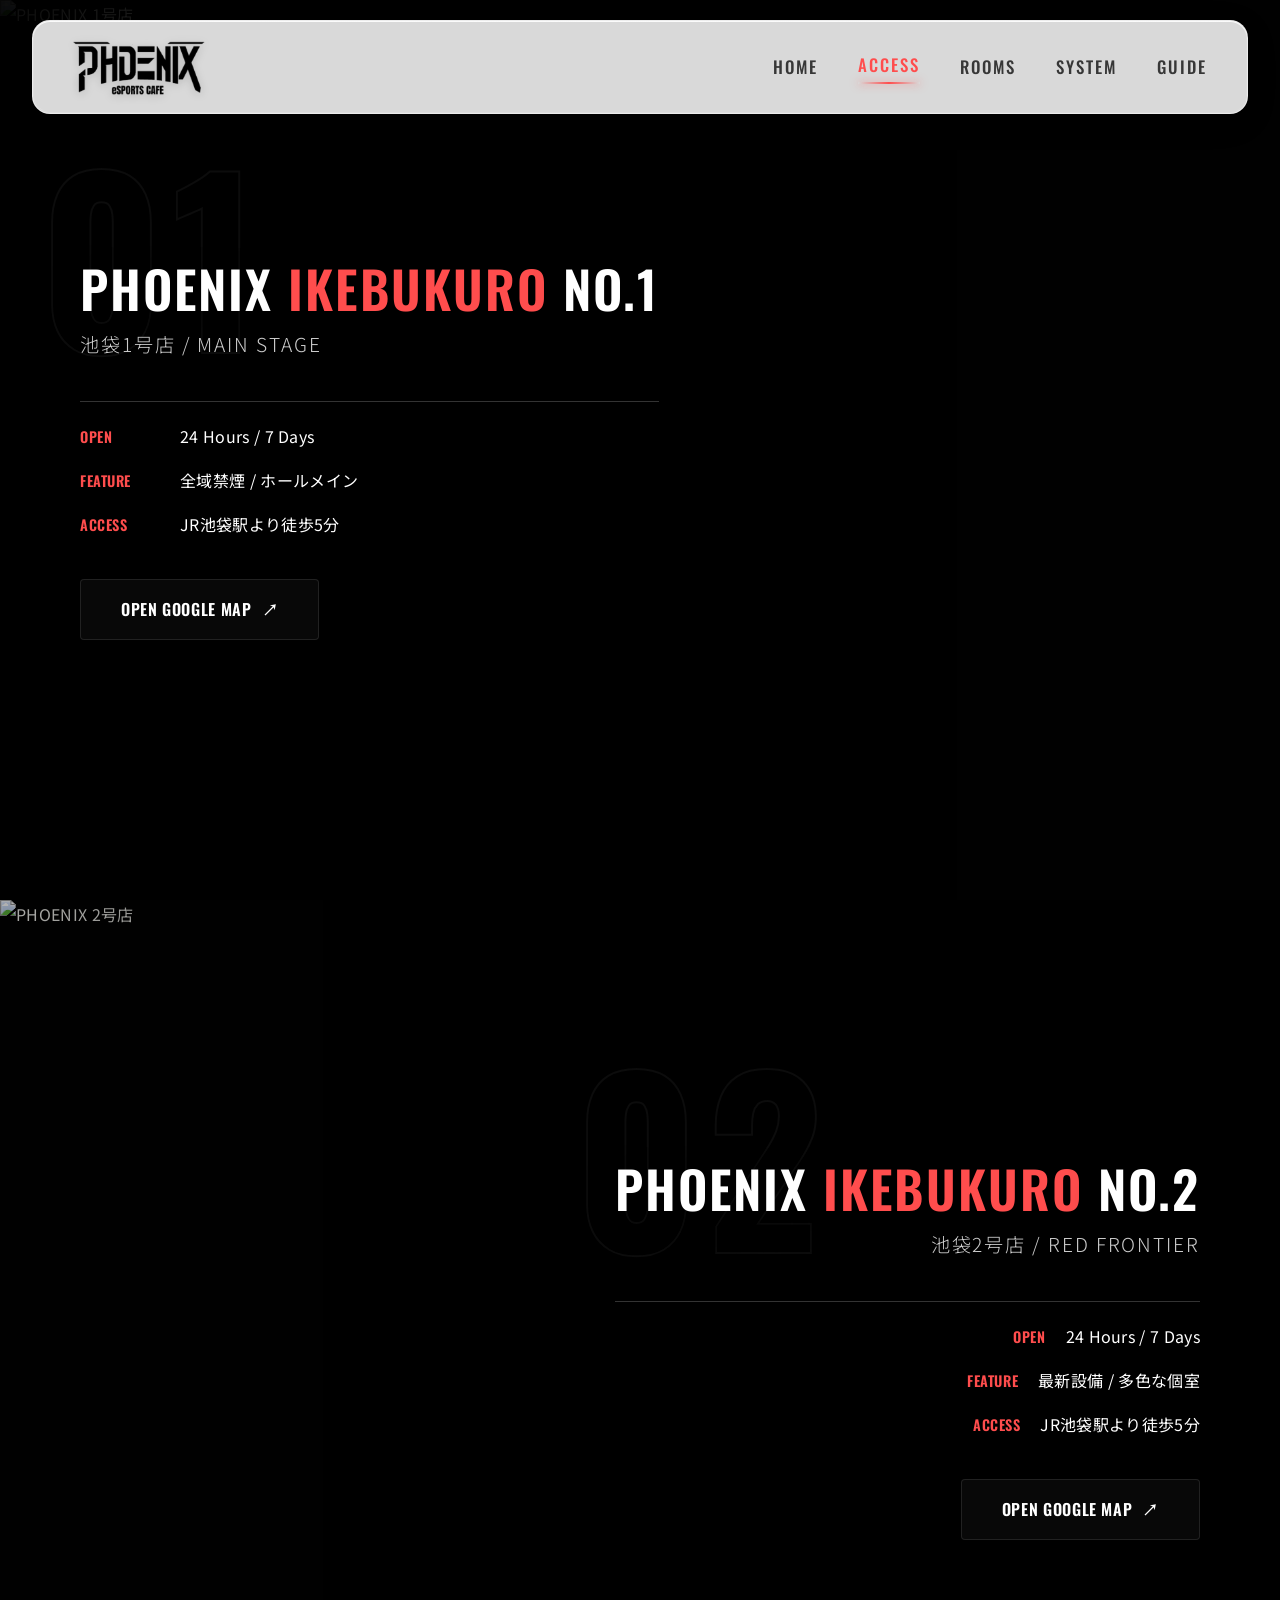
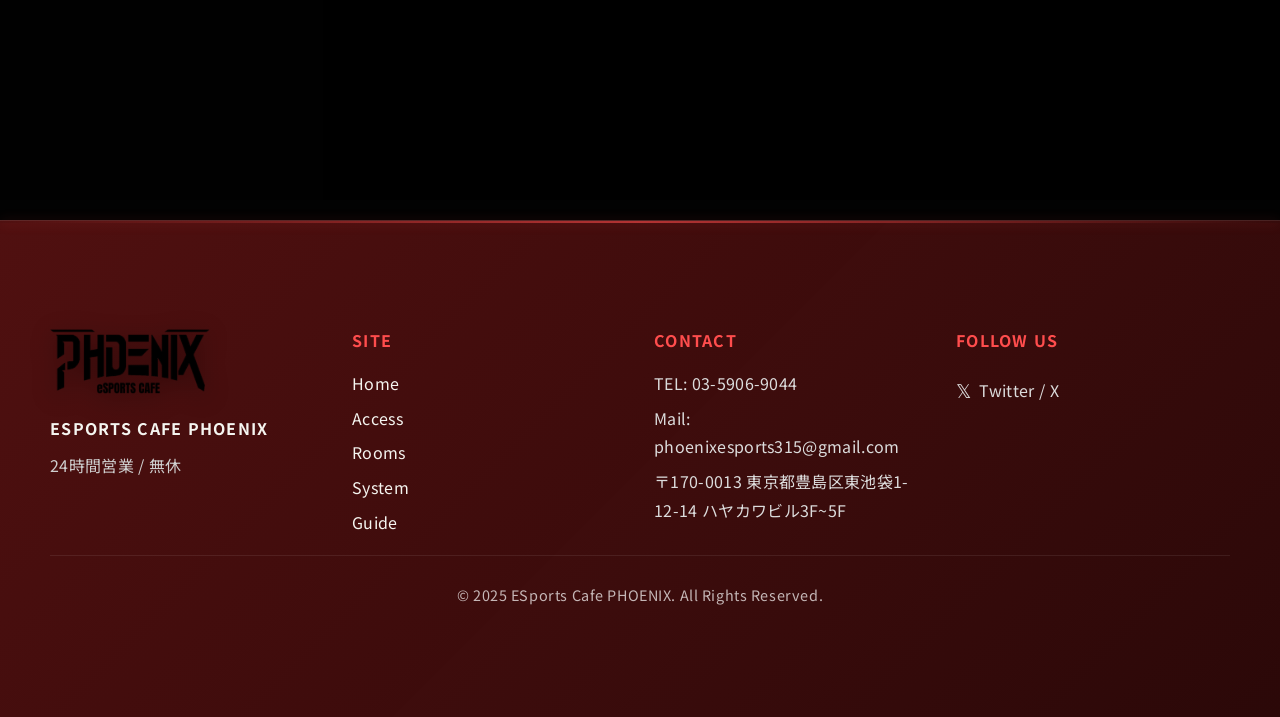
==== commit 908882cc: "Enhance access, guide, index, rooms, and system pages: Update contact information with new phone and" ====
--- a/access.html
+++ b/access.html
@@ -85,15 +85,15 @@
             </p>
 
             <div class="store-details gsap-stagger-group">
-              <div class="detail-row">
+              <div class="detail-row gsap-fade-up">
                 <span class="label">OPEN</span
                 ><span class="value">24 Hours / 7 Days</span>
               </div>
-              <div class="detail-row">
+              <div class="detail-row gsap-fade-up" data-delay="0.1">
                 <span class="label">FEATURE</span
                 ><span class="value">全域禁煙 / ホールメイン</span>
               </div>
-              <div class="detail-row">
+              <div class="detail-row gsap-fade-up" data-delay="0.2">
                 <span class="label">ACCESS</span
                 ><span class="value">JR池袋駅より徒歩5分</span>
               </div>
@@ -134,15 +134,15 @@
             </p>
 
             <div class="store-details gsap-stagger-group">
-              <div class="detail-row">
+              <div class="detail-row gsap-fade-up">
                 <span class="label">OPEN</span
                 ><span class="value">24 Hours / 7 Days</span>
               </div>
-              <div class="detail-row">
+              <div class="detail-row gsap-fade-up" data-delay="0.1">
                 <span class="label">FEATURE</span
                 ><span class="value">最新設備 / 多色な個室</span>
               </div>
-              <div class="detail-row">
+              <div class="detail-row gsap-fade-up" data-delay="0.2">
                 <span class="label">ACCESS</span
                 ><span class="value">JR池袋駅より徒歩5分</span>
               </div>
@@ -167,13 +167,13 @@
     <!-- 页脚区域 -->
     <!-- ============================================ -->
     <footer class="footer section-fade">
-      <div class="footer-inner">
-        <div class="footer-brand">
+      <div class="footer-inner gsap-stagger-group">
+        <div class="footer-brand gsap-fade-up">
           <img src="images/store/phoenixesports-logo.webp" alt="PHOENIX logo" />
           <p class="footer-copy">ESPORTS CAFE PHOENIX</p>
           <p class="footer-hours">24時間営業 / 無休</p>
         </div>
-        <div class="footer-nav">
+        <div class="footer-nav gsap-fade-up" data-delay="0.1">
           <p class="footer-title">SITE</p>
           <a href="index.html">Home</a>
           <a href="access.html">Access</a>
@@ -181,15 +181,34 @@
           <a href="system.html">System</a>
           <a href="guide.html">Guide</a>
         </div>
-        <div class="footer-contact">
+        <div class="footer-contact gsap-fade-up" data-delay="0.2">
           <p class="footer-title">CONTACT</p>
-          <p class="footer-text">TEL: 000-0000-0000</p>
-          <p class="footer-text">Mail: info@phoenix.jp</p>
-          <p class="footer-text">東京都豊島区池袋</p>
+          <p class="footer-text">
+            <a href="tel:03-5906-9044">TEL: 03-5906-9044</a>
+          </p>
+          <p class="footer-text">
+            <a href="mailto:phoenixesports315@gmail.com"
+              >Mail: phoenixesports315@gmail.com</a
+            >
+          </p>
+          <p class="footer-text">
+            〒170-0013 東京都豊島区東池袋1-12-14 ハヤカワビル3F~5F
+          </p>
+        </div>
+        <div class="footer-social gsap-fade-up" data-delay="0.3">
+          <p class="footer-title">FOLLOW US</p>
+          <a
+            href="https://x.com/phoenixe315/"
+            target="_blank"
+            rel="noopener noreferrer"
+            class="social-link"
+          >
+            <span class="social-icon">𝕏</span> Twitter / X
+          </a>
         </div>
       </div>
       <div class="footer-bottom">
-        <p>© 2024 ESports Cafe PHOENIX</p>
+        <p>© 2025 ESports Cafe PHOENIX. All Rights Reserved.</p>
       </div>
     </footer>
 
--- a/css/style.css
+++ b/css/style.css
@@ -1,4 +1,14 @@
 @charset "UTF-8";
+@media (prefers-reduced-motion: reduce) {
+  *,
+  *::before,
+  *::after {
+    animation-duration: 0.01ms !important;
+    animation-iteration-count: 1 !important;
+    transition-duration: 0.01ms !important;
+    scroll-behavior: auto !important;
+  }
+}
 html {
   width: 100%;
   height: auto;
@@ -19,6 +29,10 @@
   -webkit-touch-callout: none;
 }
 
+*, *::before, *::after {
+  box-sizing: border-box;
+}
+
 .main-content-wrapper {
   width: 100%;
   max-width: 100%;
@@ -52,10 +66,6 @@
   max-width: 100%;
   height: auto;
   display: block;
-}
-
-*, *::before, *::after {
-  box-sizing: border-box;
 }
 
 body {
@@ -74,6 +84,17 @@
   }
 }
 
+h1, h2, h3, h4, h5, h6,
+.eyebrow, .label-box span,
+.cta-btn, .btn-primary, .store-link,
+.store-number, .pricing-item-price, .pricing-store-number,
+.spec-label, .spec-value {
+  font-family: "Oswald", sans-serif;
+  font-weight: 600;
+  letter-spacing: 0.04em;
+  letter-spacing: 0.04em;
+}
+
 h1 {
   font-weight: 700;
   letter-spacing: 0.04em !important;
@@ -81,9 +102,12 @@
 }
 
 .eyebrow, .spec-label, .store-info-label, .pricing-item-type {
-  letter-spacing: 0.15em !important;
+  font-family: "Oswald", sans-serif;
+  font-weight: 500;
+  letter-spacing: 0.04em;
+  letter-spacing: 0.15em;
   text-transform: uppercase;
-  font-weight: 500;
+  color: #ff4d4d;
 }
 
 .pricing-item-price, .store-number, .spec-value {
@@ -155,6 +179,11 @@
   opacity: 0.4;
   background: url("../images/index/concept_bg.webp") center/cover no-repeat;
   background-attachment: fixed;
+}
+@media (max-width: 768px), (hover: none) {
+  .brand-manifesto .manifesto-bg {
+    background-attachment: scroll;
+  }
 }
 .brand-manifesto .manifesto-bg .bg-texture {
   display: none;
@@ -227,6 +256,8 @@
 }
 .brand-manifesto .manifesto-en .eyebrow {
   font-family: "Oswald", sans-serif;
+  font-weight: 600;
+  letter-spacing: 0.04em;
   font-size: 1.2rem;
   letter-spacing: 0.3em;
   color: #888;
@@ -234,10 +265,11 @@
 }
 .brand-manifesto .manifesto-en .manifesto-heading {
   font-family: "Oswald", sans-serif;
+  font-weight: 700;
+  letter-spacing: 0.04em;
   font-size: clamp(3rem, 6vw, 6rem);
   line-height: 0.9;
   margin: 0 0 30px;
-  font-weight: 700;
 }
 .brand-manifesto .manifesto-en .manifesto-heading .outline-text {
   color: transparent;
@@ -292,6 +324,11 @@
   background-attachment: fixed;
   filter: blur(10px) brightness(0.9) saturate(1.25) contrast(1.05);
 }
+@media (max-width: 768px), (hover: none) {
+  .schedule-visual .schedule-bg-layer {
+    background-attachment: scroll;
+  }
+}
 .schedule-visual .schedule-bg-layer .bg-img {
   display: none;
 }
@@ -398,10 +435,11 @@
   align-items: flex-start;
 }
 .schedule-visual .event-poster-card .card-top .date-badge {
+  background: rgba(255, 255, 255, 0);
+  backdrop-filter: blur(10px) saturate(150%);
+  -webkit-backdrop-filter: blur(10px) saturate(150%);
+  border: 1px solid rgba(255, 255, 255, 0.2);
   background: rgba(0, 0, 0, 0.7);
-  backdrop-filter: blur(5px);
-  -webkit-backdrop-filter: blur(5px);
-  border: 1px solid rgba(255, 255, 255, 0.2);
   border-radius: 8px;
   padding: 8px 12px;
   text-align: center;
@@ -449,6 +487,8 @@
   color: #ccc;
   margin: 0 0 6px;
   font-family: "Oswald", sans-serif;
+  font-weight: 600;
+  letter-spacing: 0.04em;
 }
 .schedule-visual .event-poster-card .card-bottom .event-title {
   font-size: 1.4rem;
@@ -458,20 +498,24 @@
   text-transform: uppercase;
 }
 .schedule-visual .event-poster-card .card-bottom .card-btn {
+  font-family: "Oswald", sans-serif;
+  font-weight: 600;
+  letter-spacing: 0.04em;
   display: inline-flex;
   align-items: center;
-  gap: 8px;
+  gap: 10px;
+  padding: 15px 40px;
+  text-decoration: none;
+  border-radius: 4px;
+  transition: all 0.3s ease;
   padding: 10px 20px;
   border: 1px solid rgba(255, 255, 255, 0.3);
-  border-radius: 4px;
-  color: #fff;
-  text-decoration: none;
+  color: #fff;
   font-size: 0.9rem;
-  font-weight: 600;
-  transition: all 0.3s ease;
-  backdrop-filter: blur(5px);
-  -webkit-backdrop-filter: blur(5px);
-  background: rgba(0, 0, 0, 0.2);
+  background: rgba(255, 255, 255, 0.2);
+  backdrop-filter: blur(10px) saturate(150%);
+  -webkit-backdrop-filter: blur(10px) saturate(150%);
+  border: 1px solid rgba(255, 255, 255, 0);
 }
 .schedule-visual .event-poster-card .card-bottom .card-btn .arrow {
   transition: transform 0.3s ease;
@@ -507,6 +551,11 @@
   background-attachment: fixed;
   filter: grayscale(100%) brightness(0.3) hue-rotate(180deg);
 }
+@media (max-width: 768px), (hover: none) {
+  .news-cinematic .news-bg-layer {
+    background-attachment: scroll;
+  }
+}
 .news-cinematic .news-bg-layer .bg-img {
   display: none;
 }
@@ -531,9 +580,13 @@
   letter-spacing: 0.3em;
   margin-bottom: 10px;
   font-family: "Oswald", sans-serif;
+  font-weight: 600;
+  letter-spacing: 0.04em;
 }
 .news-cinematic .news-header h2 {
   font-family: "Oswald", sans-serif;
+  font-weight: 600;
+  letter-spacing: 0.04em;
   font-size: clamp(2rem, 4vw, 3.5rem);
   line-height: 1;
   color: #fff;
@@ -576,12 +629,16 @@
 }
 .news-cinematic .news-item .news-meta .news-date {
   font-family: "Oswald", sans-serif;
+  font-weight: 600;
+  letter-spacing: 0.04em;
   color: #888;
   font-size: 0.95rem;
   letter-spacing: 0.05em;
 }
 .news-cinematic .news-item .news-meta .news-cat {
   font-family: "Oswald", sans-serif;
+  font-weight: 600;
+  letter-spacing: 0.04em;
   font-size: 0.75rem;
   padding: 2px 8px;
   border: 1px solid rgba(255, 255, 255, 0.2);
@@ -617,6 +674,8 @@
 }
 .news-cinematic .news-item .news-arrow {
   font-family: "Oswald", sans-serif;
+  font-weight: 600;
+  letter-spacing: 0.04em;
   color: #ff4d4d;
   opacity: 0;
   transform: translateX(-10px);
@@ -651,6 +710,8 @@
 .news-cinematic .news-footer .view-all-link {
   color: #888;
   font-family: "Oswald", sans-serif;
+  font-weight: 600;
+  letter-spacing: 0.04em;
   font-size: 0.9rem;
   text-decoration: none;
   letter-spacing: 0.1em;
@@ -682,6 +743,8 @@
   font-size: 1rem;
   margin-bottom: 10px;
   font-family: "Oswald", sans-serif;
+  font-weight: 600;
+  letter-spacing: 0.04em;
   letter-spacing: 0.2em;
 }
 .store-environment-cinematic .carousel-header-overlay h2 {
@@ -712,6 +775,8 @@
 }
 .cinematic-swiper .swiper-slide .slide-content .slide-title {
   font-family: "Oswald", sans-serif;
+  font-weight: 700;
+  letter-spacing: 0.04em;
   font-size: clamp(2.5rem, 5vw, 4rem);
   color: #fff;
   margin: 0 0 15px;
@@ -763,6 +828,8 @@
 }
 .cinematic-controls .swiper-pagination-fraction {
   font-family: "Oswald", sans-serif;
+  font-weight: 600;
+  letter-spacing: 0.04em;
   color: #fff;
   font-size: 1.2rem;
   letter-spacing: 0.1em;
@@ -799,9 +866,10 @@
   justify-content: center;
   cursor: pointer;
   transition: all 0.3s ease;
-  -webkit-backdrop-filter: blur(5px);
-          backdrop-filter: blur(5px);
-  background: rgba(0, 0, 0, 0.3);
+  background: rgba(255, 255, 255, 0.3);
+  backdrop-filter: blur(10px) saturate(150%);
+  -webkit-backdrop-filter: blur(10px) saturate(150%);
+  border: 1px solid rgba(255, 255, 255, 0);
   font-family: sans-serif;
   font-weight: 300;
   position: static;
@@ -856,16 +924,8 @@
   flex-direction: column;
   align-items: center;
   gap: clamp(40px, 6vw, 80px);
-  background: linear-gradient(180deg, rgba(4, 4, 4, 0.5), rgba(4, 4, 4, 0.65)), url("../images/index/bg_1.webp") center/cover no-repeat;
   position: relative;
   overflow: hidden;
-}
-.pricing::before {
-  content: "";
-  position: absolute;
-  inset: 0;
-  background: linear-gradient(180deg, rgba(4, 4, 4, 0.3), rgba(4, 4, 4, 0.5));
-  z-index: 0;
 }
 .pricing > * {
   position: relative;
@@ -879,19 +939,16 @@
 }
 .pricing .pricing-header {
   text-align: center;
-  max-width: 900px;
-  margin: 0 auto;
+  max-width: 100%;
+  width: 100%;
+  margin: 0;
   padding: 60px 20px 40px;
   position: relative;
   display: flex;
   flex-direction: column;
   gap: 24px;
-}
-@media (max-width: 640px) {
-  .pricing .pricing-header {
-    padding: 50px 16px 30px;
-    gap: 20px;
-  }
+  background: linear-gradient(180deg, rgba(4, 4, 4, 0.6), rgba(4, 4, 4, 0.8)), url("../images/index/bg_1.webp") center/cover no-repeat;
+  overflow: hidden;
 }
 .pricing .pricing-header::before {
   content: "";
@@ -915,12 +972,22 @@
   background: linear-gradient(90deg, transparent, rgba(255, 255, 255, 0.2), rgba(255, 77, 77, 0.3), rgba(255, 255, 255, 0.2), transparent);
   animation: line-expand 3s ease-in-out infinite;
 }
+@media (max-width: 640px) {
+  .pricing .pricing-header {
+    padding: 50px 16px 30px;
+    gap: 20px;
+  }
+}
 .pricing .pricing-header .eyebrow {
+  font-family: "Oswald", sans-serif;
+  font-weight: 500;
+  letter-spacing: 0.04em;
+  letter-spacing: 0.15em;
+  text-transform: uppercase;
+  color: #ff4d4d;
   letter-spacing: 0.25em;
   font-size: 0.75rem;
-  font-weight: 500;
   margin: 0;
-  text-transform: uppercase;
   position: relative;
   display: inline-block;
   align-self: center;
@@ -962,8 +1029,9 @@
   letter-spacing: 0.15em;
   font-weight: 200;
   position: relative;
-  color: #ffffff;
+  color: #fff;
   text-shadow: 0 0 20px rgba(255, 77, 77, 0.3), 0 0 40px rgba(255, 77, 77, 0.2), 0 2px 4px rgba(0, 0, 0, 0.5), 0 4px 8px rgba(0, 0, 0, 0.3);
+  padding: 20px 0;
 }
 .pricing .pricing-header h2::before {
   content: "";
@@ -1098,8 +1166,6 @@
   transform: translateY(-8px) scale(1.015);
   box-shadow: 0 24px 80px rgba(255, 77, 77, 0.2), 0 12px 32px rgba(0, 0, 0, 0.4), 0 0 0 1px rgba(255, 255, 255, 0.2) inset, 0 4px 16px rgba(0, 0, 0, 0.3) inset, 0 0 60px rgba(255, 77, 77, 0.15);
   border-color: rgba(255, 255, 255, 0.3);
-  backdrop-filter: blur(35px) saturate(200%);
-  -webkit-backdrop-filter: blur(35px) saturate(200%);
 }
 .pricing-card:hover::before {
   opacity: 0.9;
@@ -1120,8 +1186,10 @@
   gap: 18px;
   border-bottom: 1px solid rgba(255, 255, 255, 0.15);
   background: linear-gradient(135deg, rgba(255, 77, 77, 0.12), rgba(255, 77, 77, 0.04), transparent);
-  backdrop-filter: blur(10px);
-  -webkit-backdrop-filter: blur(10px);
+  background: rgba(255, 255, 255, 0.03);
+  backdrop-filter: blur(10px) saturate(150%);
+  -webkit-backdrop-filter: blur(10px) saturate(150%);
+  border: 1px solid rgba(255, 255, 255, 0.1);
   position: relative;
   z-index: 1;
   overflow: hidden;
@@ -1156,6 +1224,8 @@
   color: #ff4d4d;
   letter-spacing: 0.1em;
   font-family: "Oswald", sans-serif;
+  font-weight: 600;
+  letter-spacing: 0.04em;
   min-width: 48px;
   text-shadow: 0 0 20px rgba(255, 77, 77, 0.5);
   position: relative;
@@ -1176,7 +1246,7 @@
   margin: 0;
   font-size: 1.35rem;
   letter-spacing: 0.08em;
-  color: #f5f5f5;
+  color: #f5f5f0;
   font-weight: 400;
   flex: 1;
   text-shadow: 0 2px 8px rgba(0, 0, 0, 0.3);
@@ -1196,10 +1266,11 @@
   justify-content: space-between;
   align-items: center;
   padding: 18px 20px;
+  background: rgba(255, 255, 255, 0.04);
+  backdrop-filter: blur(10px) saturate(150%);
+  -webkit-backdrop-filter: blur(10px) saturate(150%);
+  border: 1px solid rgba(255, 255, 255, 0.12);
   background: linear-gradient(135deg, rgba(255, 255, 255, 0.06), rgba(255, 255, 255, 0.02), rgba(255, 255, 255, 0.04));
-  backdrop-filter: blur(15px) saturate(150%);
-  -webkit-backdrop-filter: blur(15px) saturate(150%);
-  border: 1px solid rgba(255, 255, 255, 0.12);
   border-radius: 16px;
   transition: all 0.4s cubic-bezier(0.4, 0, 0.2, 1);
   position: relative;
@@ -1233,8 +1304,6 @@
 }
 .pricing-card .pricing-item:hover {
   background: linear-gradient(135deg, rgba(255, 77, 77, 0.12), rgba(255, 77, 77, 0.05), rgba(255, 255, 255, 0.06));
-  backdrop-filter: blur(20px) saturate(180%);
-  -webkit-backdrop-filter: blur(20px) saturate(180%);
   border-color: rgba(255, 255, 255, 0.25);
   transform: translateX(6px) scale(1.02);
   box-shadow: 0 8px 32px rgba(255, 77, 77, 0.2), 0 4px 16px rgba(0, 0, 0, 0.3), 0 0 0 1px rgba(255, 255, 255, 0.15) inset, 0 2px 8px rgba(255, 255, 255, 0.15) inset;
@@ -1256,7 +1325,7 @@
 }
 .pricing-card .pricing-item .pricing-item-name {
   font-size: 1.05rem;
-  color: #f5f5f5;
+  color: #f5f5f0;
   letter-spacing: 0.04em;
   font-weight: 500;
   text-shadow: 0 1px 3px rgba(0, 0, 0, 0.3);
@@ -1268,6 +1337,7 @@
   text-transform: uppercase;
   font-family: "Oswald", sans-serif;
   font-weight: 500;
+  letter-spacing: 0.04em;
 }
 .pricing-card .pricing-item .pricing-item-price {
   font-size: 1.6rem;
@@ -1275,6 +1345,8 @@
   font-weight: 700;
   letter-spacing: 0.02em;
   font-family: "Oswald", sans-serif;
+  font-weight: 600;
+  letter-spacing: 0.04em;
   display: flex;
   align-items: baseline;
   gap: 2px;
@@ -1382,6 +1454,14 @@
     opacity: 0.3;
   }
 }
+@keyframes liquid-line {
+  0%, 100% {
+    opacity: 0.6;
+  }
+  50% {
+    opacity: 1;
+  }
+}
 .specs-access-wrap {
   background: #040404;
   background-size: cover;
@@ -1420,6 +1500,11 @@
   background: url("../images/index/custmer_play_pc.webp") center/cover no-repeat;
   background-attachment: fixed;
 }
+@media (max-width: 768px), (hover: none) {
+  .specs-cinematic .specs-bg-layer {
+    background-attachment: scroll;
+  }
+}
 .specs-cinematic .specs-bg-layer .bg-img {
   display: none;
 }
@@ -1427,8 +1512,10 @@
   position: absolute;
   inset: 0;
   background: rgba(0, 0, 0, 0.75);
-  backdrop-filter: blur(3px);
-  -webkit-backdrop-filter: blur(3px);
+  background: rgba(255, 255, 255, 0.03);
+  backdrop-filter: blur(3px) saturate(150%);
+  -webkit-backdrop-filter: blur(3px) saturate(150%);
+  border: 1px solid rgba(255, 255, 255, 0.1);
   z-index: 1;
 }
 .specs-cinematic .specs-watermark {
@@ -1468,9 +1555,13 @@
   letter-spacing: 0.3em;
   margin-bottom: 10px;
   font-family: "Oswald", sans-serif;
+  font-weight: 600;
+  letter-spacing: 0.04em;
 }
 .specs-cinematic .specs-header-cinematic h2 {
   font-family: "Oswald", sans-serif;
+  font-weight: 600;
+  letter-spacing: 0.04em;
   font-size: clamp(3.5rem, 6vw, 6rem);
   line-height: 0.9;
   color: #fff;
@@ -1498,8 +1589,8 @@
 }
 .specs-cinematic .spec-glass-card {
   background: rgba(255, 255, 255, 0.03);
-  backdrop-filter: blur(20px);
-  -webkit-backdrop-filter: blur(20px);
+  backdrop-filter: blur(20px) saturate(150%);
+  -webkit-backdrop-filter: blur(20px) saturate(150%);
   border: 1px solid rgba(255, 255, 255, 0.1);
   border-radius: 16px;
   padding: 30px;
@@ -1525,6 +1616,8 @@
 }
 .specs-cinematic .spec-glass-card .card-icon {
   font-family: "Oswald", sans-serif;
+  font-weight: 600;
+  letter-spacing: 0.04em;
   font-size: 1.5rem;
   color: rgba(255, 255, 255, 0.3);
   border: 1px solid rgba(255, 255, 255, 0.2);
@@ -1539,6 +1632,8 @@
 }
 .specs-cinematic .spec-glass-card h3 {
   font-family: "Oswald", sans-serif;
+  font-weight: 600;
+  letter-spacing: 0.04em;
   font-size: 1.5rem;
   color: #fff;
   margin: 0 0 20px;
@@ -1558,6 +1653,8 @@
 .specs-cinematic .spec-glass-card .spec-row .label {
   color: #888;
   font-family: "Oswald", sans-serif;
+  font-weight: 600;
+  letter-spacing: 0.04em;
   letter-spacing: 0.1em;
 }
 .specs-cinematic .spec-glass-card .spec-row .value {
@@ -1568,7 +1665,7 @@
 .specs-cinematic .spec-glass-card .spec-row.highlight .value {
   color: #ff4d4d;
   font-weight: 700;
-  text-shadow: 0 0 10px rgba(255, 77, 77, 0.3);
+  text-shadow: 0 0 20px rgba(255, 77, 77, 0.4);
 }
 
 .access-cinematic {
@@ -1590,6 +1687,11 @@
   background: url("../images/index/environment_background.webp") center/cover no-repeat;
   background-attachment: fixed;
   filter: brightness(0.4) contrast(1.1);
+}
+@media (max-width: 768px), (hover: none) {
+  .access-cinematic .access-bg-layer {
+    background-attachment: scroll;
+  }
 }
 .access-cinematic .access-bg-layer .bg-img {
   display: none;
@@ -1632,9 +1734,13 @@
   letter-spacing: 0.3em;
   margin-bottom: 10px;
   font-family: "Oswald", sans-serif;
+  font-weight: 600;
+  letter-spacing: 0.04em;
 }
 .access-cinematic .access-header-cinematic h2 {
   font-family: "Oswald", sans-serif;
+  font-weight: 600;
+  letter-spacing: 0.04em;
   font-size: clamp(3.5rem, 6vw, 6rem);
   line-height: 0.9;
   color: #fff;
@@ -1660,10 +1766,24 @@
     grid-template-columns: 1fr;
   }
 }
+.access-cinematic .access-grid-glass.contact-grid {
+  grid-template-columns: repeat(3, 1fr);
+}
+@media (max-width: 1024px) {
+  .access-cinematic .access-grid-glass.contact-grid {
+    grid-template-columns: repeat(3, 1fr);
+    gap: 20px;
+  }
+}
+@media (max-width: 768px) {
+  .access-cinematic .access-grid-glass.contact-grid {
+    grid-template-columns: 1fr;
+  }
+}
 .access-cinematic .access-glass-card {
   background: rgba(255, 255, 255, 0.03);
-  backdrop-filter: blur(20px);
-  -webkit-backdrop-filter: blur(20px);
+  backdrop-filter: blur(20px) saturate(150%);
+  -webkit-backdrop-filter: blur(20px) saturate(150%);
   border: 1px solid rgba(255, 255, 255, 0.1);
   border-radius: 20px;
   padding: 40px;
@@ -1687,16 +1807,20 @@
 }
 .access-cinematic .access-glass-card .card-tag {
   font-family: "Oswald", sans-serif;
+  font-weight: 600;
+  letter-spacing: 0.04em;
   font-size: 1.2rem;
   color: rgba(255, 255, 255, 0.5);
   border: 1px solid rgba(255, 255, 255, 0.2);
   padding: 5px 15px;
-  border-radius: 50px;
+  border-radius: 999px;
   margin-bottom: 24px;
   transition: all 0.3s ease;
 }
 .access-cinematic .access-glass-card .store-name {
   font-family: "Oswald", sans-serif;
+  font-weight: 600;
+  letter-spacing: 0.04em;
   font-size: 1.8rem;
   color: #fff;
   margin: 0 0 15px;
@@ -1723,29 +1847,58 @@
   margin-right: 5px;
 }
 .access-cinematic .access-glass-card .map-btn {
+  font-family: "Oswald", sans-serif;
+  font-weight: 600;
+  letter-spacing: 0.04em;
   display: inline-flex;
   align-items: center;
   gap: 10px;
+  padding: 15px 40px;
+  text-decoration: none;
+  border-radius: 4px;
+  transition: all 0.3s ease;
   padding: 14px 30px;
   background: #fff;
   color: #000;
+}
+.access-cinematic .access-glass-card .map-btn:hover {
+  background: #ff4d4d;
+  color: #fff;
+  padding-right: 40px;
+}
+.access-cinematic .access-glass-card .map-btn:hover .arrow {
+  transform: translateX(5px);
+}
+.access-cinematic .access-glass-card .map-btn .arrow {
+  transition: transform 0.3s ease;
+}
+.access-cinematic .access-glass-card .contact-btn {
+  font-family: "Oswald", sans-serif;
+  font-weight: 600;
+  letter-spacing: 0.04em;
+  display: inline-flex;
+  align-items: center;
+  gap: 10px;
+  padding: 15px 40px;
   text-decoration: none;
-  font-family: "Oswald", sans-serif;
-  font-weight: 600;
-  letter-spacing: 0.05em;
   border-radius: 4px;
   transition: all 0.3s ease;
-}
-.access-cinematic .access-glass-card .map-btn:hover {
+  padding: 14px 30px;
+  margin-top: auto;
+  background: #fff;
+  color: #000;
+}
+.access-cinematic .access-glass-card .contact-btn .btn-icon {
+  font-size: 1.1rem;
+  transition: transform 0.3s ease;
+}
+.access-cinematic .access-glass-card .contact-btn:hover {
   background: #ff4d4d;
   color: #fff;
   padding-right: 40px;
 }
-.access-cinematic .access-glass-card .map-btn:hover .arrow {
+.access-cinematic .access-glass-card .contact-btn:hover .btn-icon {
   transform: translateX(5px);
-}
-.access-cinematic .access-glass-card .map-btn .arrow {
-  transition: transform 0.3s ease;
 }
 .access-cinematic .access-glass-card.map-card {
   padding: 30px;
@@ -1767,6 +1920,8 @@
 }
 .access-cinematic .access-glass-card.map-card .store-name-sm {
   font-family: "Oswald", sans-serif;
+  font-weight: 600;
+  letter-spacing: 0.04em;
   font-size: 1.4rem;
   color: #fff;
   margin: 0;
@@ -1885,7 +2040,7 @@
   gap: 6px;
 }
 .footer .footer-nav a {
-  color: #f5f5f5;
+  color: #f5f5f0;
   text-decoration: none;
   transition: color 0.2s ease;
 }
@@ -1895,6 +2050,33 @@
 .footer .footer-contact .footer-text {
   margin: 0;
   color: #dcdcdc;
+}
+.footer .footer-contact .footer-text a {
+  color: #dcdcdc;
+  text-decoration: none;
+  transition: color 0.2s ease;
+}
+.footer .footer-contact .footer-text a:hover {
+  color: #ff4d4d;
+}
+.footer .footer-social {
+  display: flex;
+  flex-direction: column;
+  gap: 10px;
+}
+.footer .footer-social .social-link {
+  display: inline-flex;
+  align-items: center;
+  gap: 8px;
+  color: #dcdcdc;
+  text-decoration: none;
+  transition: color 0.2s ease;
+}
+.footer .footer-social .social-link:hover {
+  color: #ff4d4d;
+}
+.footer .footer-social .social-link .social-icon {
+  font-size: 1.2rem;
 }
 .footer .footer-bottom {
   max-width: 1180px;
@@ -2012,6 +2194,8 @@
 }
 .hero-section .hero-content .label-box span {
   font-family: "Oswald", sans-serif;
+  font-weight: 600;
+  letter-spacing: 0.04em;
   font-size: 0.9rem;
   letter-spacing: 0.3em;
   text-transform: uppercase;
@@ -2020,6 +2204,7 @@
 .hero-section .hero-content h1.hero-title {
   font-family: "Oswald", sans-serif;
   font-weight: 700;
+  letter-spacing: 0.04em;
   text-transform: uppercase;
   line-height: 0.85;
   margin-bottom: 40px;
@@ -2088,15 +2273,19 @@
   font-family: "Noto Sans JP", sans-serif;
 }
 .hero-section .hero-content .bottom-row .cta-btn {
+  font-family: "Oswald", sans-serif;
+  font-weight: 600;
+  letter-spacing: 0.04em;
+  display: inline-flex;
+  align-items: center;
+  gap: 10px;
+  padding: 15px 40px;
+  text-decoration: none;
+  border-radius: 4px;
+  transition: all 0.3s ease;
   padding: 18px 40px;
   background: #fff;
   color: #000;
-  font-family: "Oswald", sans-serif;
-  font-weight: 600;
-  letter-spacing: 0.1em;
-  text-decoration: none;
-  border-radius: 4px;
-  transition: transform 0.3s ease, background 0.3s ease;
 }
 .hero-section .hero-content .bottom-row .cta-btn:hover {
   transform: translateY(-5px);
@@ -2127,13 +2316,13 @@
   justify-content: space-between;
   box-sizing: border-box;
   pointer-events: auto;
-  background: linear-gradient(135deg, rgba(255, 255, 255, 0.12), rgba(255, 255, 255, 0.08)), rgba(50, 50, 50, 0.3);
-  backdrop-filter: blur(40px) saturate(180%);
-  -webkit-backdrop-filter: blur(40px) saturate(180%);
-  border: 1px solid rgba(255, 255, 255, 0.25);
+  background: rgba(255, 255, 255, 0.85);
+  backdrop-filter: blur(20px) saturate(180%);
+  -webkit-backdrop-filter: blur(20px) saturate(180%);
+  border: 1px solid rgba(255, 255, 255, 0.5);
   border-radius: 18px;
   padding: 18px 40px;
-  box-shadow: 0 8px 32px rgba(0, 0, 0, 0.3), inset 0 1px 0 rgba(255, 255, 255, 0.2), inset 0 -1px 0 rgba(255, 255, 255, 0.05);
+  box-shadow: 0 8px 32px rgba(0, 0, 0, 0.1), inset 0 1px 0 rgba(255, 255, 255, 0.9);
 }
 .hud-container::before {
   content: "";
@@ -2156,9 +2345,11 @@
   width: auto;
   display: block;
   transition: transform 0.3s ease;
+  filter: drop-shadow(0 2px 4px rgba(0, 0, 0, 0.15));
 }
 .hud-logo img:hover {
   transform: scale(1.05);
+  filter: drop-shadow(0 4px 8px rgba(0, 0, 0, 0.2));
 }
 
 .hud-nav-desktop {
@@ -2168,14 +2359,15 @@
 }
 .hud-nav-desktop .hud-link {
   font-family: "Oswald", sans-serif;
-  color: rgba(255, 255, 255, 0.8);
+  font-weight: 500;
+  letter-spacing: 0.04em;
+  color: rgba(0, 0, 0, 0.75);
   text-decoration: none;
   font-size: 1.05rem;
   letter-spacing: 0.12em;
   position: relative;
   transition: color 0.3s ease, transform 0.2s ease;
   padding: 8px 0;
-  font-weight: 500;
 }
 .hud-nav-desktop .hud-link::after {
   content: "";
@@ -2184,12 +2376,12 @@
   left: 0;
   width: 0;
   height: 2px;
-  background: linear-gradient(90deg, transparent, rgba(255, 77, 77, 0.8), transparent);
+  background: linear-gradient(90deg, transparent, #ff4d4d, transparent);
   transition: width 0.3s ease;
   box-shadow: 0 0 8px rgba(255, 77, 77, 0.6);
 }
 .hud-nav-desktop .hud-link:hover, .hud-nav-desktop .hud-link.active {
-  color: #fff;
+  color: #ff4d4d;
   transform: translateY(-2px);
 }
 .hud-nav-desktop .hud-link:hover::after, .hud-nav-desktop .hud-link.active::after {
@@ -2203,16 +2395,18 @@
   background: transparent;
   border: none;
   cursor: pointer;
-  color: #fff;
+  color: rgba(0, 0, 0, 0.8);
   padding: 8px 0;
-  transition: transform 0.2s ease;
+  transition: transform 0.2s ease, color 0.2s ease;
 }
 .hud-menu-btn:hover {
   transform: translateY(-2px);
+  color: #ff4d4d;
 }
 .hud-menu-btn .btn-text {
   font-family: "Oswald", sans-serif;
   font-weight: 600;
+  letter-spacing: 0.04em;
   font-size: 1.05rem;
   letter-spacing: 0.12em;
 }
@@ -2228,7 +2422,7 @@
   display: block;
   width: 100%;
   height: 2.5px;
-  background: #fff;
+  background: rgba(0, 0, 0, 0.8);
   border-radius: 2px;
   transition: 0.3s ease;
 }
@@ -2310,8 +2504,10 @@
   line-height: 1;
   cursor: pointer;
   transition: transform 0.2s ease, background 0.2s ease, border-color 0.2s ease;
-  -webkit-backdrop-filter: blur(10px);
-  backdrop-filter: blur(10px);
+  background: rgba(255, 255, 255, 0.03);
+  backdrop-filter: blur(10px) saturate(150%);
+  -webkit-backdrop-filter: blur(10px) saturate(150%);
+  border: 1px solid rgba(255, 255, 255, 0.1);
 }
 .mm-close-btn:hover {
   transform: translateY(-2px);
@@ -2366,16 +2562,19 @@
 .mm-num {
   color: #ff4d4d;
   font-family: "Oswald", sans-serif;
+  font-weight: 600;
+  letter-spacing: 0.04em;
   font-size: 1rem;
 }
 
 .mm-link {
   font-family: "Oswald", sans-serif;
+  font-weight: 700;
+  letter-spacing: 0.04em;
   font-size: 3rem;
   line-height: 1;
   color: #fff;
   text-decoration: none;
-  font-weight: 700;
   text-transform: uppercase;
   transform: translateY(100%);
   opacity: 0;
@@ -2387,6 +2586,8 @@
   text-align: center;
   color: rgba(255, 255, 255, 0.5);
   font-family: "Oswald", sans-serif;
+  font-weight: 600;
+  letter-spacing: 0.04em;
   font-size: 0.9rem;
   letter-spacing: 0.1em;
 }
@@ -2483,8 +2684,9 @@
   top: -120px;
   left: -40px;
   font-family: "Oswald", sans-serif;
+  font-weight: 700;
+  letter-spacing: 0.04em;
   font-size: 14rem;
-  font-weight: 700;
   color: transparent;
   -webkit-text-stroke: 2px rgba(255, 255, 255, 0.08);
   z-index: -1;
@@ -2501,6 +2703,8 @@
 }
 .immersive-store .store-title {
   font-family: "Oswald", sans-serif;
+  font-weight: 600;
+  letter-spacing: 0.04em;
   font-size: clamp(2.5rem, 4vw, 4rem);
   color: #fff;
   margin: 0 0 10px;
@@ -2532,6 +2736,8 @@
 }
 .immersive-store .detail-row .label {
   font-family: "Oswald", sans-serif;
+  font-weight: 600;
+  letter-spacing: 0.04em;
   color: #ff4d4d;
   font-size: 0.9rem;
   min-width: 80px;
@@ -2541,19 +2747,23 @@
   color: #fff;
 }
 .immersive-store .cta-btn.outline-btn {
+  font-family: "Oswald", sans-serif;
+  font-weight: 600;
+  letter-spacing: 0.04em;
   display: inline-flex;
   align-items: center;
   gap: 10px;
   padding: 15px 40px;
+  text-decoration: none;
+  border-radius: 4px;
+  transition: all 0.3s ease;
   border: 1px solid rgba(255, 255, 255, 0.4);
   color: #fff;
-  text-decoration: none;
-  font-family: "Oswald", sans-serif;
-  letter-spacing: 0.1em;
-  transition: all 0.3s ease;
   background: rgba(0, 0, 0, 0.3);
-  backdrop-filter: blur(5px);
-  -webkit-backdrop-filter: blur(5px);
+  background: rgba(255, 255, 255, 0.03);
+  backdrop-filter: blur(10px) saturate(150%);
+  -webkit-backdrop-filter: blur(10px) saturate(150%);
+  border: 1px solid rgba(255, 255, 255, 0.1);
 }
 .immersive-store .cta-btn.outline-btn:hover {
   background: #ff4d4d;
@@ -2598,7 +2808,7 @@
   filter: blur(6px) brightness(0.72) contrast(1.08);
   transform: translateZ(0);
 }
-@media (max-width: 768px) {
+@media (max-width: 768px), (hover: none) {
   .room-zone::before {
     background-attachment: scroll;
   }
@@ -2610,8 +2820,10 @@
   z-index: 1;
   pointer-events: none;
   transition: background 0.5s ease;
-  backdrop-filter: blur(2px);
-  -webkit-backdrop-filter: blur(2px);
+  background: rgba(255, 255, 255, 0.03);
+  backdrop-filter: blur(2px) saturate(150%);
+  -webkit-backdrop-filter: blur(2px) saturate(150%);
+  border: 1px solid rgba(255, 255, 255, 0.1);
 }
 .room-zone > .zone-content-wrapper {
   position: relative;
@@ -2655,11 +2867,13 @@
   margin: 0 auto 40px;
 }
 .page-header-simple .eyebrow {
+  font-family: "Oswald", sans-serif;
+  font-weight: 500;
+  letter-spacing: 0.04em;
+  letter-spacing: 0.15em;
+  text-transform: uppercase;
   color: #ff4d4d;
   margin-bottom: 12px;
-  font-family: "Oswald", sans-serif;
-  letter-spacing: 0.2em;
-  text-transform: uppercase;
 }
 .page-header-simple h1 {
   font-size: clamp(3rem, 6vw, 5rem);
@@ -2667,6 +2881,8 @@
   margin: 0 0 24px;
   line-height: 1;
   font-family: "Oswald", sans-serif;
+  font-weight: 600;
+  letter-spacing: 0.04em;
   letter-spacing: 0.08em;
 }
 .page-header-simple .lead {
@@ -2685,14 +2901,17 @@
 }
 .zone-header .zone-num {
   font-family: "Oswald", sans-serif;
+  font-weight: 700;
+  letter-spacing: 0.04em;
   font-size: 4rem;
   color: #ff4d4d;
-  font-weight: 700;
   line-height: 0.8;
   opacity: 0.8;
 }
 .zone-header h2 {
   font-family: "Oswald", sans-serif;
+  font-weight: 600;
+  letter-spacing: 0.04em;
   font-size: clamp(2rem, 4vw, 3rem);
   margin: 0;
   color: #fff;
@@ -2701,6 +2920,8 @@
 .zone-header p {
   margin-left: auto;
   font-family: "Oswald", sans-serif;
+  font-weight: 600;
+  letter-spacing: 0.04em;
   color: #aaa;
   letter-spacing: 0.1em;
   text-transform: uppercase;
@@ -2729,6 +2950,8 @@
 .floor-group .floor-title {
   font-size: 1.3rem;
   font-family: "Oswald", sans-serif;
+  font-weight: 600;
+  letter-spacing: 0.04em;
   color: #fff;
   margin-bottom: 30px;
   padding-left: 16px;
@@ -2755,16 +2978,16 @@
 }
 
 .room-card {
-  background: linear-gradient(135deg, rgba(255, 255, 255, 0.06), rgba(255, 255, 255, 0.02), rgba(255, 255, 255, 0.04));
-  border: 1px solid rgba(255, 255, 255, 0.1);
+  background: linear-gradient(135deg, rgba(255, 255, 255, 0.08), rgba(255, 255, 255, 0.03), rgba(255, 255, 255, 0.05));
+  backdrop-filter: blur(30px) saturate(180%);
+  -webkit-backdrop-filter: blur(30px) saturate(180%);
+  border: 1px solid rgba(255, 255, 255, 0.18);
   border-radius: 14px;
   overflow: hidden;
   transition: transform 0.3s ease, box-shadow 0.3s ease, border-color 0.3s ease;
   display: flex;
   flex-direction: column;
   height: 100%;
-  backdrop-filter: blur(18px) saturate(140%);
-  -webkit-backdrop-filter: blur(18px) saturate(140%);
 }
 .room-card:hover {
   transform: translateY(-5px);
@@ -2799,8 +3022,9 @@
   right: 12px;
   padding: 4px 10px;
   font-family: "Oswald", sans-serif;
+  font-weight: 600;
+  letter-spacing: 0.04em;
   font-size: 0.8rem;
-  font-weight: 600;
   border-radius: 6px;
   color: #fff;
   letter-spacing: 0.08em;
@@ -2841,12 +3065,13 @@
   bottom: 12px;
   left: 12px;
   background: rgba(0, 0, 0, 0.7);
-  backdrop-filter: blur(6px);
-  -webkit-backdrop-filter: blur(6px);
+  background: rgba(255, 255, 255, 0.03);
+  backdrop-filter: blur(6px) saturate(150%);
+  -webkit-backdrop-filter: blur(6px) saturate(150%);
+  border: 1px solid rgba(255, 255, 255, 0.1);
   padding: 4px 10px;
   font-size: 0.75rem;
   border-radius: 6px;
-  border: 1px solid rgba(255, 255, 255, 0.2);
   color: rgba(255, 255, 255, 0.9);
   letter-spacing: 0.06em;
 }
@@ -2860,8 +3085,10 @@
   font-size: 0.75rem;
   padding: 4px 10px;
   border-radius: 6px;
-  backdrop-filter: blur(6px);
-  -webkit-backdrop-filter: blur(6px);
+  background: rgba(255, 255, 255, 0.03);
+  backdrop-filter: blur(6px) saturate(150%);
+  -webkit-backdrop-filter: blur(6px) saturate(150%);
+  border: 1px solid rgba(255, 255, 255, 0.1);
   letter-spacing: 0.06em;
 }
 .room-card .room-img .availability-tag.is-smoking {
@@ -2884,6 +3111,8 @@
 .room-card .room-info .room-header-row h4 {
   margin: 0;
   font-family: "Oswald", sans-serif;
+  font-weight: 600;
+  letter-spacing: 0.04em;
   font-size: 1.35rem;
   color: #fff;
   letter-spacing: 0.06em;
@@ -2905,6 +3134,8 @@
 }
 .room-card .room-info .room-sub-spec {
   font-family: "Oswald", sans-serif;
+  font-weight: 600;
+  letter-spacing: 0.04em;
   color: #ff4d4d;
   font-size: 0.9rem;
   margin: 0 0 8px;
@@ -2931,6 +3162,447 @@
 .room-card .room-info .spec-list li .label {
   color: rgba(255, 255, 255, 0.45);
   font-family: "Oswald", sans-serif;
+  font-weight: 600;
+  letter-spacing: 0.04em;
   text-transform: uppercase;
   letter-spacing: 0.12em;
+}
+
+.system-pricing-grid {
+  margin-top: 10px;
+  display: grid;
+  grid-template-columns: 1fr;
+  gap: 24px;
+}
+
+.system-pricing-card .pricing-card-title {
+  display: flex;
+  flex-direction: column;
+  gap: 6px;
+}
+.system-pricing-card .pricing-card-subtitle {
+  margin: 0;
+  font-size: 0.85rem;
+  letter-spacing: 0.12em;
+  color: rgba(255, 255, 255, 0.7);
+  font-family: "Oswald", sans-serif;
+  font-weight: 600;
+  letter-spacing: 0.04em;
+}
+
+.system-pricing-note {
+  margin: 0 0 18px;
+  font-size: 0.85rem;
+  color: rgba(255, 255, 255, 0.7);
+  line-height: 1.6;
+}
+
+.system-pricing-scroll {
+  overflow: visible;
+}
+
+.system-pricing-table {
+  width: 100%;
+  min-width: 0;
+  border-radius: 18px;
+  overflow: hidden;
+  border: 1px solid rgba(255, 255, 255, 0.18);
+  background: linear-gradient(135deg, rgba(6, 6, 8, 0.96), rgba(12, 8, 12, 0.92));
+  box-shadow: 0 30px 60px rgba(0, 0, 0, 0.45), 0 0 0 1px rgba(255, 77, 77, 0.12) inset;
+}
+
+.system-pricing-row {
+  display: grid;
+  grid-template-columns: 1fr 1fr repeat(4, 1.2fr);
+}
+.system-pricing-row > div {
+  padding: 18px 12px;
+  text-align: center;
+  min-height: 84px;
+  display: flex;
+  flex-direction: column;
+  justify-content: center;
+  gap: 4px;
+  border-right: 1px solid rgba(255, 255, 255, 0.12);
+  border-bottom: 1px solid rgba(255, 255, 255, 0.12);
+  font-size: 1rem;
+  line-height: 1.35;
+  font-variant-numeric: tabular-nums;
+}
+.system-pricing-row > div:last-child {
+  border-right: none;
+}
+.system-pricing-row:last-child > div {
+  border-bottom: none;
+}
+
+.system-pricing-head {
+  background: linear-gradient(135deg, rgba(255, 77, 77, 0.15), rgba(255, 255, 255, 0.06));
+}
+.system-pricing-head > div {
+  font-family: "Oswald", sans-serif;
+  font-weight: 600;
+  letter-spacing: 0.04em;
+  font-size: 0.82rem;
+  letter-spacing: 0.12em;
+  text-transform: uppercase;
+  color: #fff;
+  text-shadow: 0 0 18px rgba(255, 77, 77, 0.35);
+}
+
+.system-en,
+.system-spec,
+.system-rate {
+  display: block;
+  font-family: "Oswald", sans-serif;
+  font-weight: 600;
+  letter-spacing: 0.04em;
+  letter-spacing: 0.06em;
+}
+
+.system-en {
+  font-size: 0.75rem;
+  color: rgba(255, 255, 255, 0.65);
+}
+
+.system-spec {
+  font-size: 0.8rem;
+  color: rgba(255, 255, 255, 0.8);
+}
+
+.system-rate {
+  font-size: 0.8rem;
+  color: #ff4d4d;
+}
+
+.system-pricing-card.is-light {
+  background: linear-gradient(135deg, rgba(255, 255, 255, 0.14), rgba(255, 255, 255, 0.05), rgba(255, 255, 255, 0.08));
+}
+.system-pricing-card.is-light .pricing-card-header {
+  background: linear-gradient(135deg, rgba(255, 77, 77, 0.1), rgba(255, 255, 255, 0.08), transparent);
+}
+.system-pricing-card.is-light .system-pricing-table {
+  background: rgba(0, 0, 0, 0.25);
+}
+
+@media (max-width: 768px) {
+  .system-pricing-row {
+    grid-template-columns: 1fr 1fr repeat(4, 1.1fr);
+  }
+  .system-pricing-row > div {
+    padding: 14px 10px;
+    font-size: 0.9rem;
+    min-height: 74px;
+  }
+  .system-pricing-head > div {
+    font-size: 0.72rem;
+  }
+}
+@media (max-width: 640px) {
+  .system-pricing-row {
+    grid-template-columns: 1fr 1fr repeat(4, 1.05fr);
+  }
+  .system-pricing-row > div {
+    padding: 12px 8px;
+    font-size: 0.82rem;
+    min-height: 68px;
+  }
+}
+.payment {
+  text-align: center;
+}
+
+.payment-content {
+  display: flex;
+  justify-content: center;
+}
+
+.payment-note {
+  margin: 20px auto 0;
+  padding: 18px 28px;
+  border-radius: 999px;
+  display: inline-flex;
+  align-items: center;
+  gap: 12px;
+  font-family: "Oswald", sans-serif;
+  font-weight: 600;
+  letter-spacing: 0.04em;
+  letter-spacing: 0.12em;
+  font-size: 0.95rem;
+  color: rgba(255, 255, 255, 0.9);
+  background: rgba(255, 255, 255, 0.05);
+  backdrop-filter: blur(20px) saturate(150%);
+  -webkit-backdrop-filter: blur(20px) saturate(150%);
+  border: 1px solid rgba(255, 255, 255, 0.18);
+  box-shadow: 0 18px 50px rgba(0, 0, 0, 0.4), 0 0 18px rgba(255, 77, 77, 0.2);
+}
+
+@media (max-width: 640px) {
+  .payment-note {
+    font-size: 0.85rem;
+    padding: 16px 20px;
+    letter-spacing: 0.08em;
+  }
+}
+.night-pack {
+  margin-top: 40px;
+}
+
+.night-pack-header {
+  text-align: center;
+  margin-bottom: 24px;
+}
+
+.night-pack-notice {
+  margin: 12px auto 0;
+  max-width: 880px;
+  padding: 16px 22px;
+  text-align: center;
+}
+.night-pack-notice .notice-title {
+  margin: 0 0 10px;
+  font-family: "Oswald", sans-serif;
+  font-weight: 600;
+  letter-spacing: 0.04em;
+  letter-spacing: 0.14em;
+  color: rgba(255, 255, 255, 0.85);
+}
+.night-pack-notice .notice-list {
+  list-style: none;
+  padding: 0;
+  margin: 0 0 12px;
+  display: grid;
+  gap: 8px;
+}
+.night-pack-notice .notice-list li {
+  font-size: 0.9rem;
+  color: rgba(255, 255, 255, 0.8);
+  line-height: 1.6;
+}
+.night-pack-notice .notice-list.notice-list-en {
+  margin-bottom: 0;
+}
+
+@media (max-width: 640px) {
+  .night-pack-notice {
+    padding: 14px 16px;
+  }
+  .night-pack-notice li {
+    font-size: 0.82rem;
+  }
+}
+.night-pack-table .system-pricing-row {
+  grid-template-columns: 2.2fr repeat(2, 1fr);
+}
+.night-pack-table.is-2col .system-pricing-row {
+  grid-template-columns: 2.2fr 1fr;
+}
+
+@media (max-width: 768px) {
+  .night-pack-table .system-pricing-row {
+    grid-template-columns: 1.8fr repeat(2, 1fr);
+  }
+  .night-pack-table.is-2col .system-pricing-row {
+    grid-template-columns: 1.8fr 1fr;
+  }
+}
+.guide-main {
+  padding-top: 140px;
+}
+@media (max-width: 900px) {
+  .guide-main {
+    padding-top: 120px;
+  }
+}
+@media (max-width: 640px) {
+  .guide-main {
+    padding-top: 110px;
+  }
+}
+
+.faq {
+  padding: 80px 16px 60px;
+}
+
+.faq-header {
+  display: flex;
+  justify-content: center;
+  margin-bottom: 24px;
+}
+
+.faq-title {
+  font-size: clamp(3rem, 6vw, 5rem);
+  letter-spacing: 0.08em;
+  font-family: "Oswald", sans-serif;
+  font-weight: 600;
+  letter-spacing: 0.04em;
+  color: #fff;
+}
+
+.faq-content {
+  width: 100%;
+  max-width: 1100px;
+  margin: 0 auto;
+}
+
+.faq-list {
+  display: grid;
+  gap: 18px;
+}
+
+.faq-list.is-compact {
+  gap: 14px;
+}
+
+.faq-item {
+  padding: 22px 26px;
+  border-radius: 18px;
+  background: rgba(255, 255, 255, 0.05);
+  backdrop-filter: blur(20px) saturate(150%);
+  -webkit-backdrop-filter: blur(20px) saturate(150%);
+  border: 1px solid rgba(255, 255, 255, 0.14);
+  box-shadow: 0 18px 50px rgba(0, 0, 0, 0.4);
+  transition: transform 0.3s ease, border-color 0.3s ease, box-shadow 0.3s ease;
+}
+.faq-item:hover {
+  transform: translateY(-4px);
+  border-color: rgba(255, 77, 77, 0.4);
+  box-shadow: 0 24px 50px rgba(0, 0, 0, 0.45);
+}
+
+.faq-item h3 {
+  margin: 0 0 12px;
+  font-size: 1.15rem;
+  letter-spacing: 0.04em;
+  font-family: "Oswald", sans-serif;
+  font-weight: 600;
+  letter-spacing: 0.04em;
+  color: #fff;
+}
+
+.faq-answer {
+  display: grid;
+  gap: 10px;
+  color: rgba(255, 255, 255, 0.8);
+  line-height: 1.7;
+  font-size: 0.95rem;
+}
+.faq-answer strong {
+  color: #ff4d4d;
+  font-weight: 600;
+}
+
+@media (max-width: 640px) {
+  .faq {
+    padding: 70px 14px 50px;
+  }
+  .faq-item {
+    padding: 18px 18px;
+  }
+  .faq-item h3 {
+    font-size: 1.05rem;
+  }
+  .faq-answer {
+    font-size: 0.9rem;
+  }
+}
+.faq-group {
+  border: 1px solid rgba(255, 255, 255, 0.12);
+  border-radius: 18px;
+  background: rgba(255, 255, 255, 0.04);
+  backdrop-filter: blur(20px) saturate(150%);
+  -webkit-backdrop-filter: blur(20px) saturate(150%);
+  border: 1px solid rgba(255, 255, 255, 0);
+  overflow: hidden;
+}
+.faq-group[open] {
+  border-color: rgba(255, 77, 77, 0.35);
+  box-shadow: 0 20px 40px rgba(0, 0, 0, 0.35);
+}
+
+.faq-group summary {
+  list-style: none;
+  cursor: pointer;
+  padding: 16px 20px;
+  display: flex;
+  align-items: center;
+  justify-content: space-between;
+  gap: 16px;
+  background: rgba(0, 0, 0, 0.35);
+}
+.faq-group summary::-webkit-details-marker {
+  display: none;
+}
+.faq-group summary::after {
+  content: "+";
+  font-family: "Oswald", sans-serif;
+  font-weight: 600;
+  letter-spacing: 0.04em;
+  font-size: 1.4rem;
+  color: rgba(255, 255, 255, 0.7);
+  transition: transform 0.3s ease, color 0.3s ease;
+}
+
+.faq-group[open] summary::after {
+  transform: rotate(45deg);
+  color: #ff4d4d;
+}
+
+.faq-group-title {
+  font-family: "Oswald", sans-serif;
+  font-weight: 600;
+  letter-spacing: 0.04em;
+  letter-spacing: 0.1em;
+  font-size: 1rem;
+  color: #fff;
+}
+
+.faq-group-sub {
+  font-size: 0.75rem;
+  letter-spacing: 0.12em;
+  color: rgba(255, 255, 255, 0.6);
+  font-family: "Oswald", sans-serif;
+  font-weight: 600;
+  letter-spacing: 0.04em;
+}
+
+.faq-group-body {
+  padding: 16px 18px 20px;
+  display: grid;
+  gap: 14px;
+}
+
+.faq-group .faq-item {
+  padding: 16px 18px;
+  border-radius: 14px;
+  box-shadow: none;
+  background: rgba(255, 255, 255, 0.03);
+  backdrop-filter: blur(10px) saturate(150%);
+  -webkit-backdrop-filter: blur(10px) saturate(150%);
+  border: 1px solid rgba(255, 255, 255, 0);
+}
+
+.faq-group .faq-item h3 {
+  font-size: 1rem;
+  margin-bottom: 10px;
+}
+
+.faq-group .faq-answer {
+  font-size: 0.9rem;
+  gap: 8px;
+}
+
+@media (max-width: 640px) {
+  .faq-group summary {
+    padding: 14px 16px;
+  }
+  .faq-group-title {
+    font-size: 0.95rem;
+  }
+  .faq-group-sub {
+    font-size: 0.68rem;
+  }
+  .faq-group-body {
+    padding: 14px 14px 18px;
+  }
 }/*# sourceMappingURL=style.css.map */
